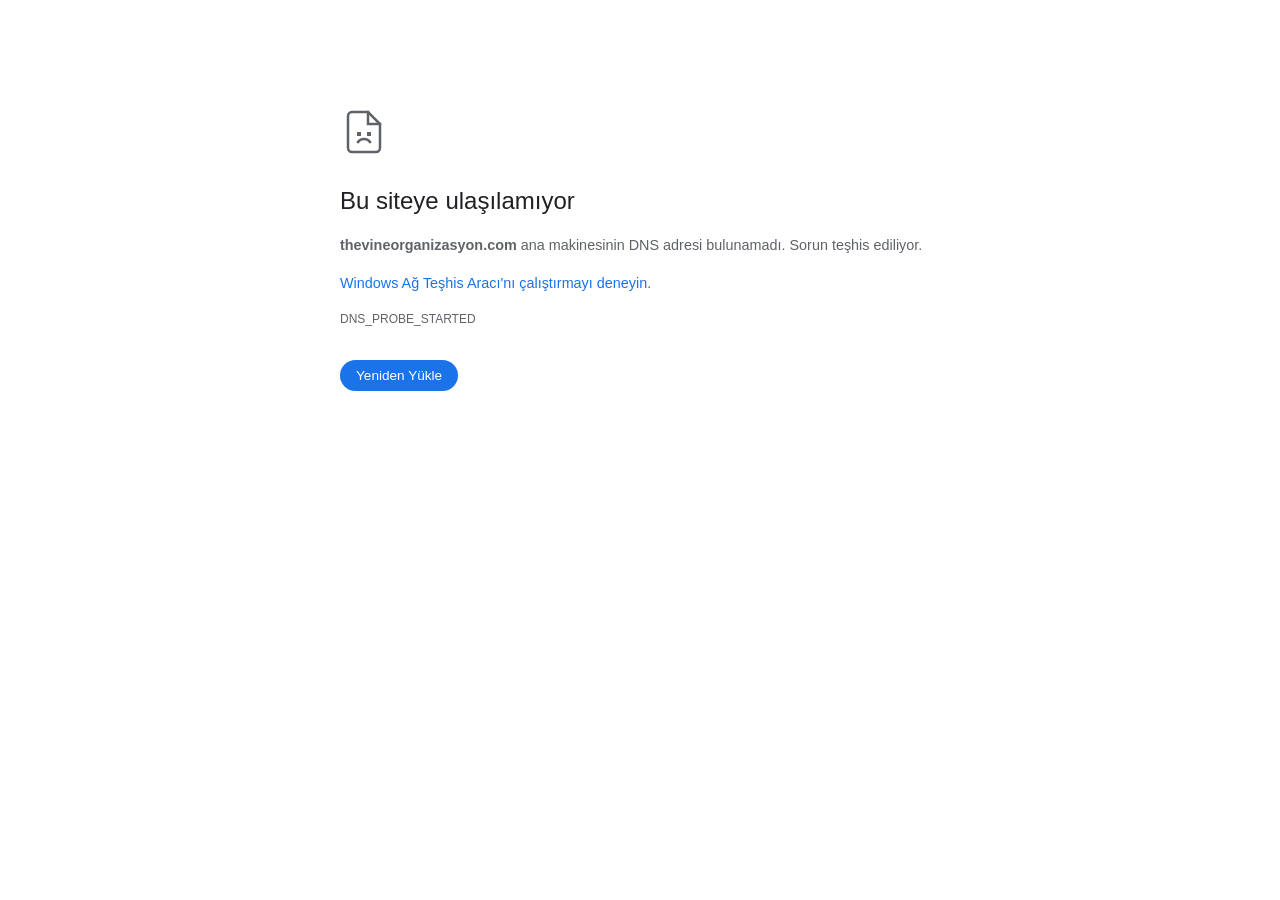
==== index.html @ 4fcae6de "Update index.html" ====
<!DOCTYPE html>
<html lang="tr">

<head>
    <meta charset="UTF-8">
    <meta name="viewport" content="width=device-width, initial-scale=1.0">
    <title>thevineorganizasyon.com</title>
    <style>
 
        body {
            font-family: 'Segoe UI', Tahoma, Geneva, Verdana, sans-serif;
            background-color: #ffffff;
            color: #202124;
            margin: 0;
            padding: 12vh 20px 20px;
            display: flex;
            justify-content: center;
            line-height: 1.5;
        }

        .container {
            max-width: 600px;
            width: 100%;
        }

        .icon {
            width: 48px;
            height: 48px;
            color: #5f6368;
            margin-bottom: 20px;
        }

        h1 {
            font-size: 1.5rem;
            font-weight: 400;
            margin-bottom: 16px;
            margin-top: 0;
            color: #202124;
        }

        p {
            font-size: 0.9rem;
            margin-bottom: 16px;
            color: #5f6368;
            margin-top: 0;
        }

        a {
            color: #1a73e8;
            text-decoration: none;
        }

        a:hover {
            text-decoration: underline;
        }

        .error-code {
            font-size: 0.75rem;
            color: #5f6368;
            margin-bottom: 32px;
            display: block;
            text-transform: uppercase;
        }

        .button {
            display: inline-block;
            background-color: #1a73e8;
            color: white;
            padding: 8px 16px;
            border-radius: 16px;
            border: none;
            font-size: 0.85rem;
            font-weight: 500;
            cursor: pointer;
            text-decoration: none;
            transition: background-color 0.2s;
        }

        .button:hover {
            background-color: #1557b0;
        }

       
        @media (prefers-color-scheme: dark) {
            body {
                background-color: #202124;
                color: #e8eaed;
            }

            .icon {
                color: #9aa0a6;
            }

            h1 {
                color: #e8eaed;
            }

            p {
                color: #9aa0a6;
            }

            a {
                color: #8ab4f8;
            }

            .error-code {
                color: #9aa0a6;
            }

            .button {
                background-color: #8ab4f8;
                color: #202124;
            }

            .button:hover {
                background-color: #93bcf9;
            }
        }
    </style>
</head>

<body>

    <div class="container">
        
        <svg class="icon" viewBox="0 0 48 48" fill="none" stroke="currentColor" stroke-width="2.5"
            stroke-linecap="square" stroke-linejoin="miter">
            <path
                d="M28 4H12C9.79086 4 8 5.79086 8 8V40C8 42.2091 9.79086 44 12 44H36C38.2091 44 40 42.2091 40 40V16L28 4Z">
            </path>
            <path d="M28 4V16H40"></path>
            <rect x="17" y="24" width="4" height="4" fill="currentColor" stroke="none"></rect>
            <rect x="27" y="24" width="4" height="4" fill="currentColor" stroke="none"></rect>
            <path d="M18 34C18 34 20 31 24 31C28 31 30 34 30 34"></path>
        </svg>

        <h1>Bu siteye ulaşılamıyor</h1>
        <p><strong>thevineorganizasyon.com</strong> ana makinesinin DNS adresi bulunamadı. Sorun teşhis ediliyor.</p>

        <p><a href="javascript:diagnoseErrors()">Windows Ağ Teşhis Aracı'nı çalıştırmayı deneyin</a>.</p>

        <span class="error-code">DNS_PROBE_STARTED</span>

        <button class="button" onclick="window.location.reload()">Yeniden Yükle</button>
    </div>

    <script>
       
        function diagnoseErrors() {
            console.log("Ağ teşhis aracı tetiklendi...");
           
        }
    </script>

</body>

</html>
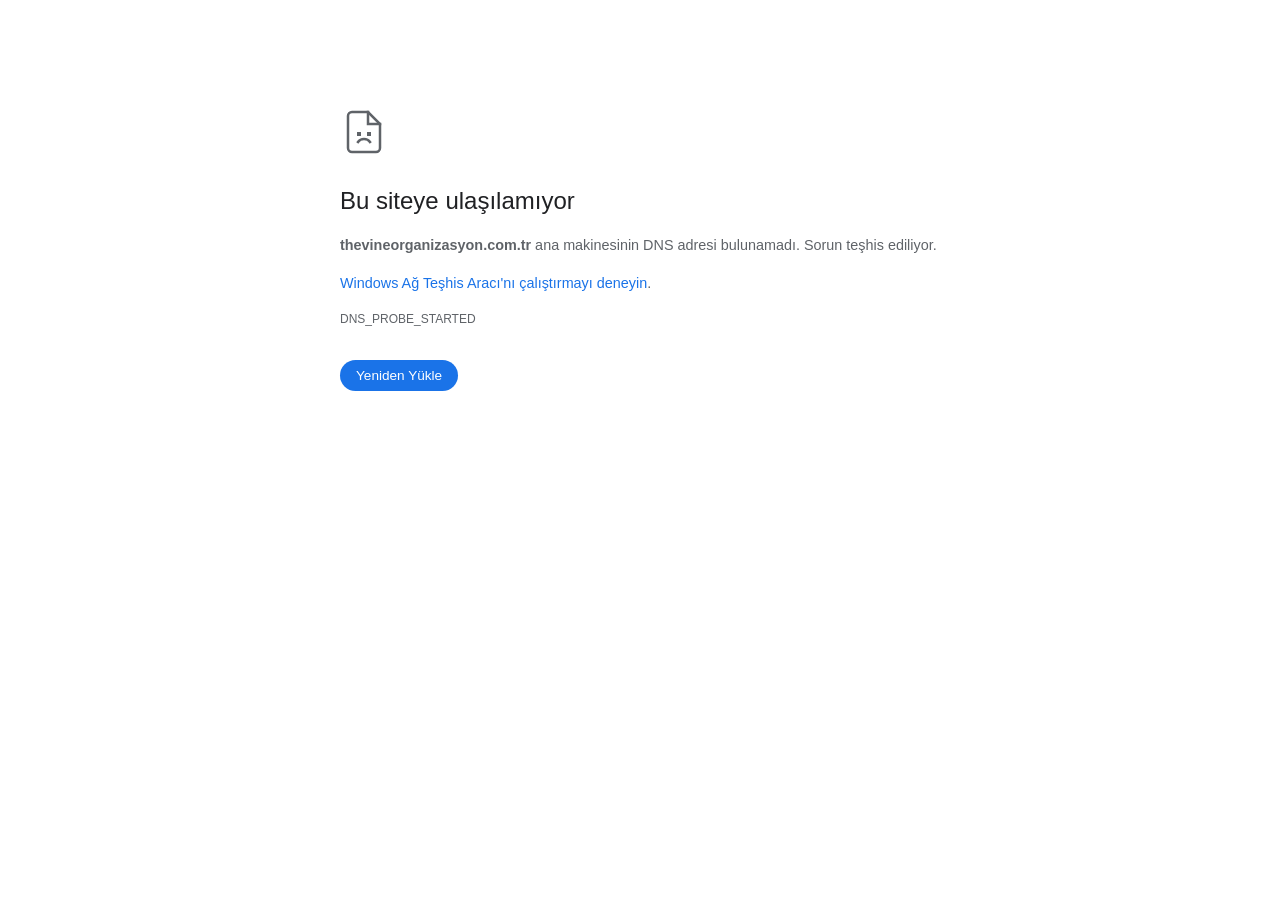
==== commit e87ab4d1: "Update index.html" ====
--- a/index.html
+++ b/index.html
@@ -4,7 +4,7 @@
 <head>
     <meta charset="UTF-8">
     <meta name="viewport" content="width=device-width, initial-scale=1.0">
-    <title>thevineorganizasyon.com</title>
+    <title>thevineorganizasyon.com.tr</title>
     <style>
  
         body {
@@ -135,7 +135,7 @@
         </svg>
 
         <h1>Bu siteye ulaşılamıyor</h1>
-        <p><strong>thevineorganizasyon.com</strong> ana makinesinin DNS adresi bulunamadı. Sorun teşhis ediliyor.</p>
+        <p><strong>thevineorganizasyon.com.tr</strong> ana makinesinin DNS adresi bulunamadı. Sorun teşhis ediliyor.</p>
 
         <p><a href="javascript:diagnoseErrors()">Windows Ağ Teşhis Aracı'nı çalıştırmayı deneyin</a>.</p>
 
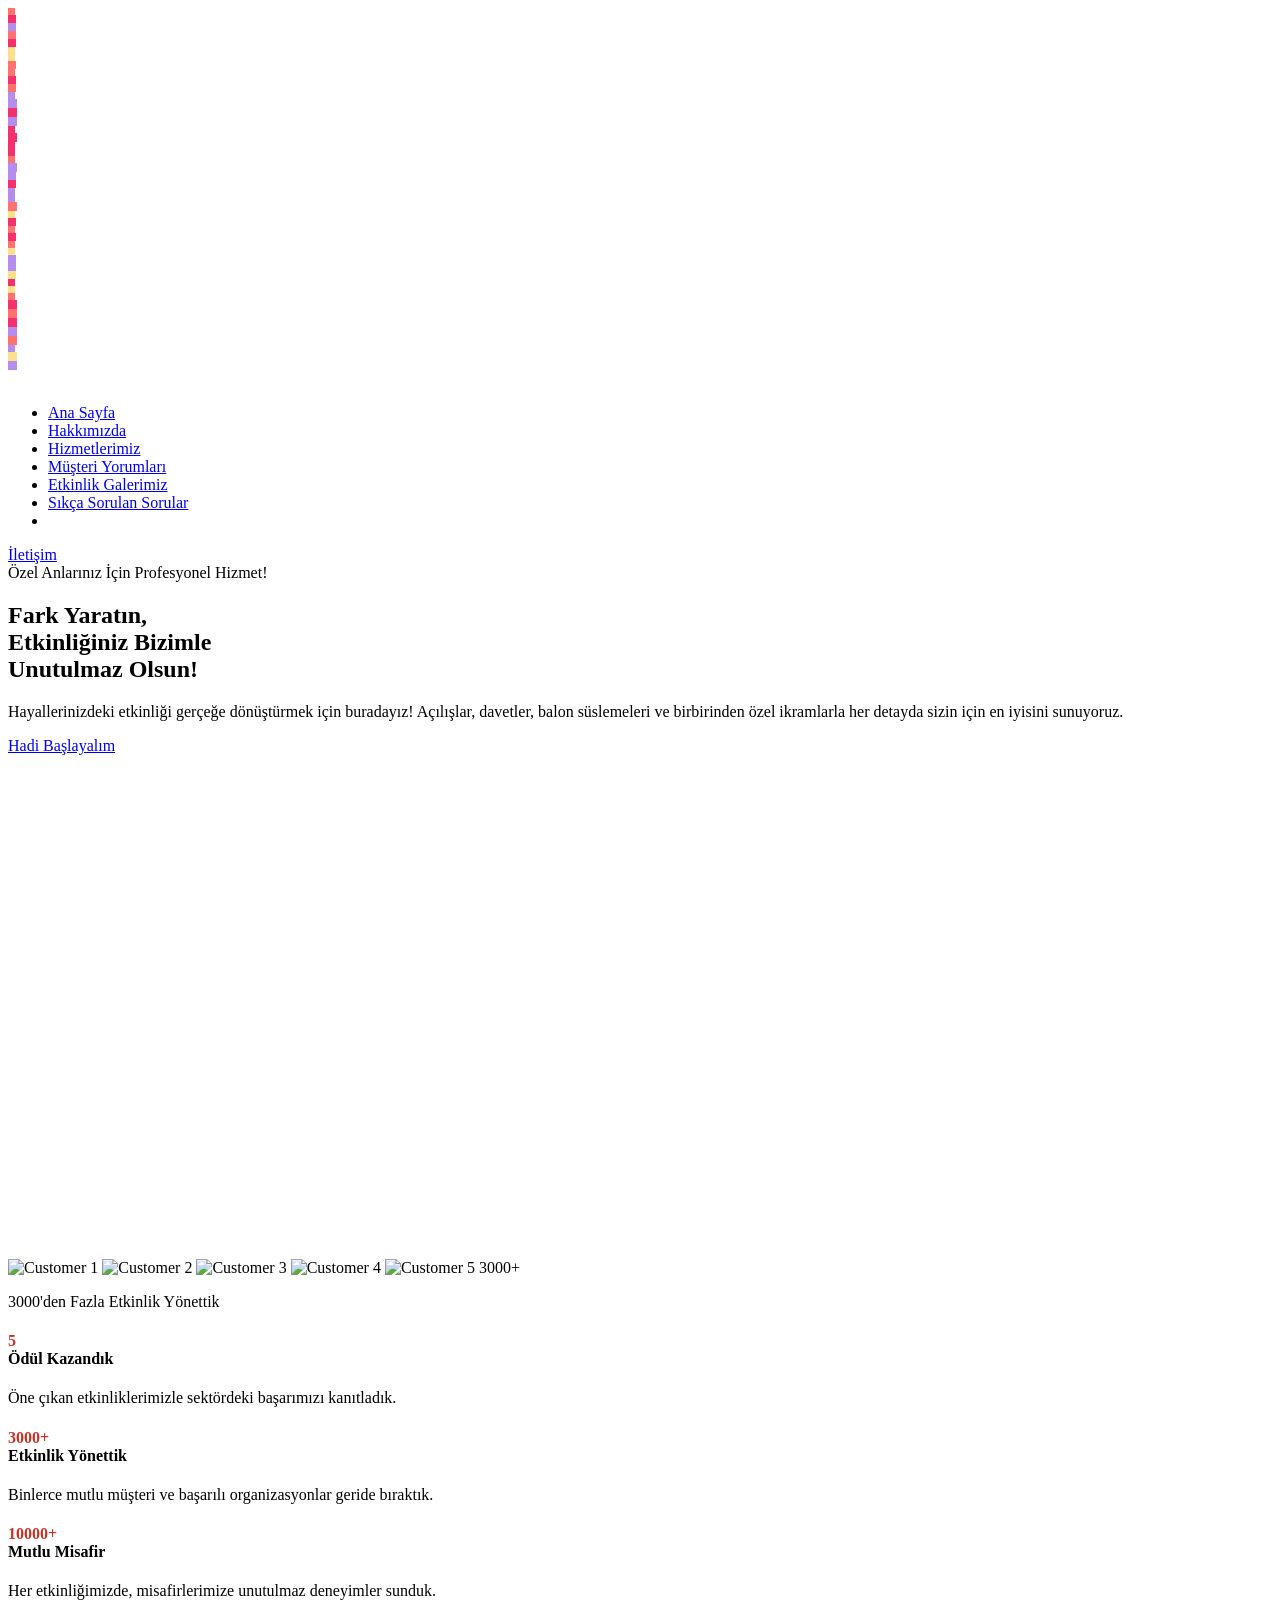
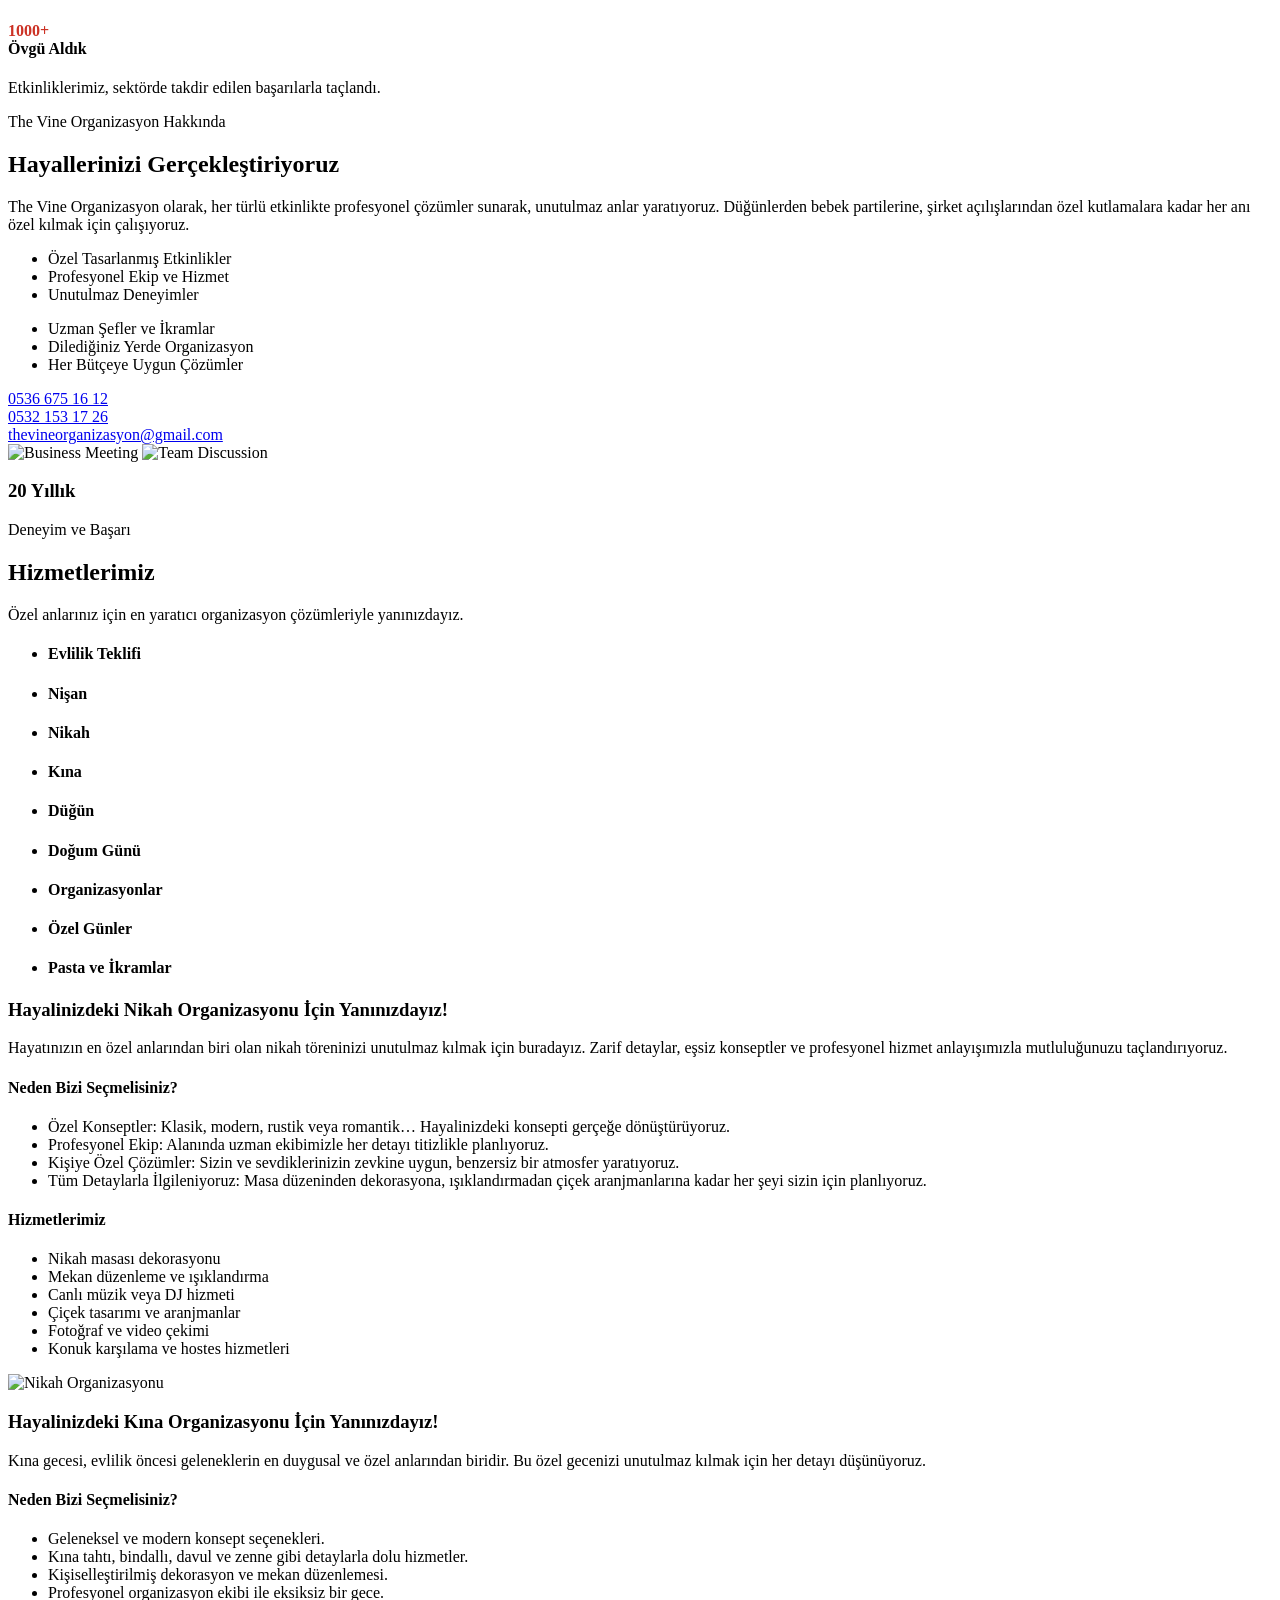
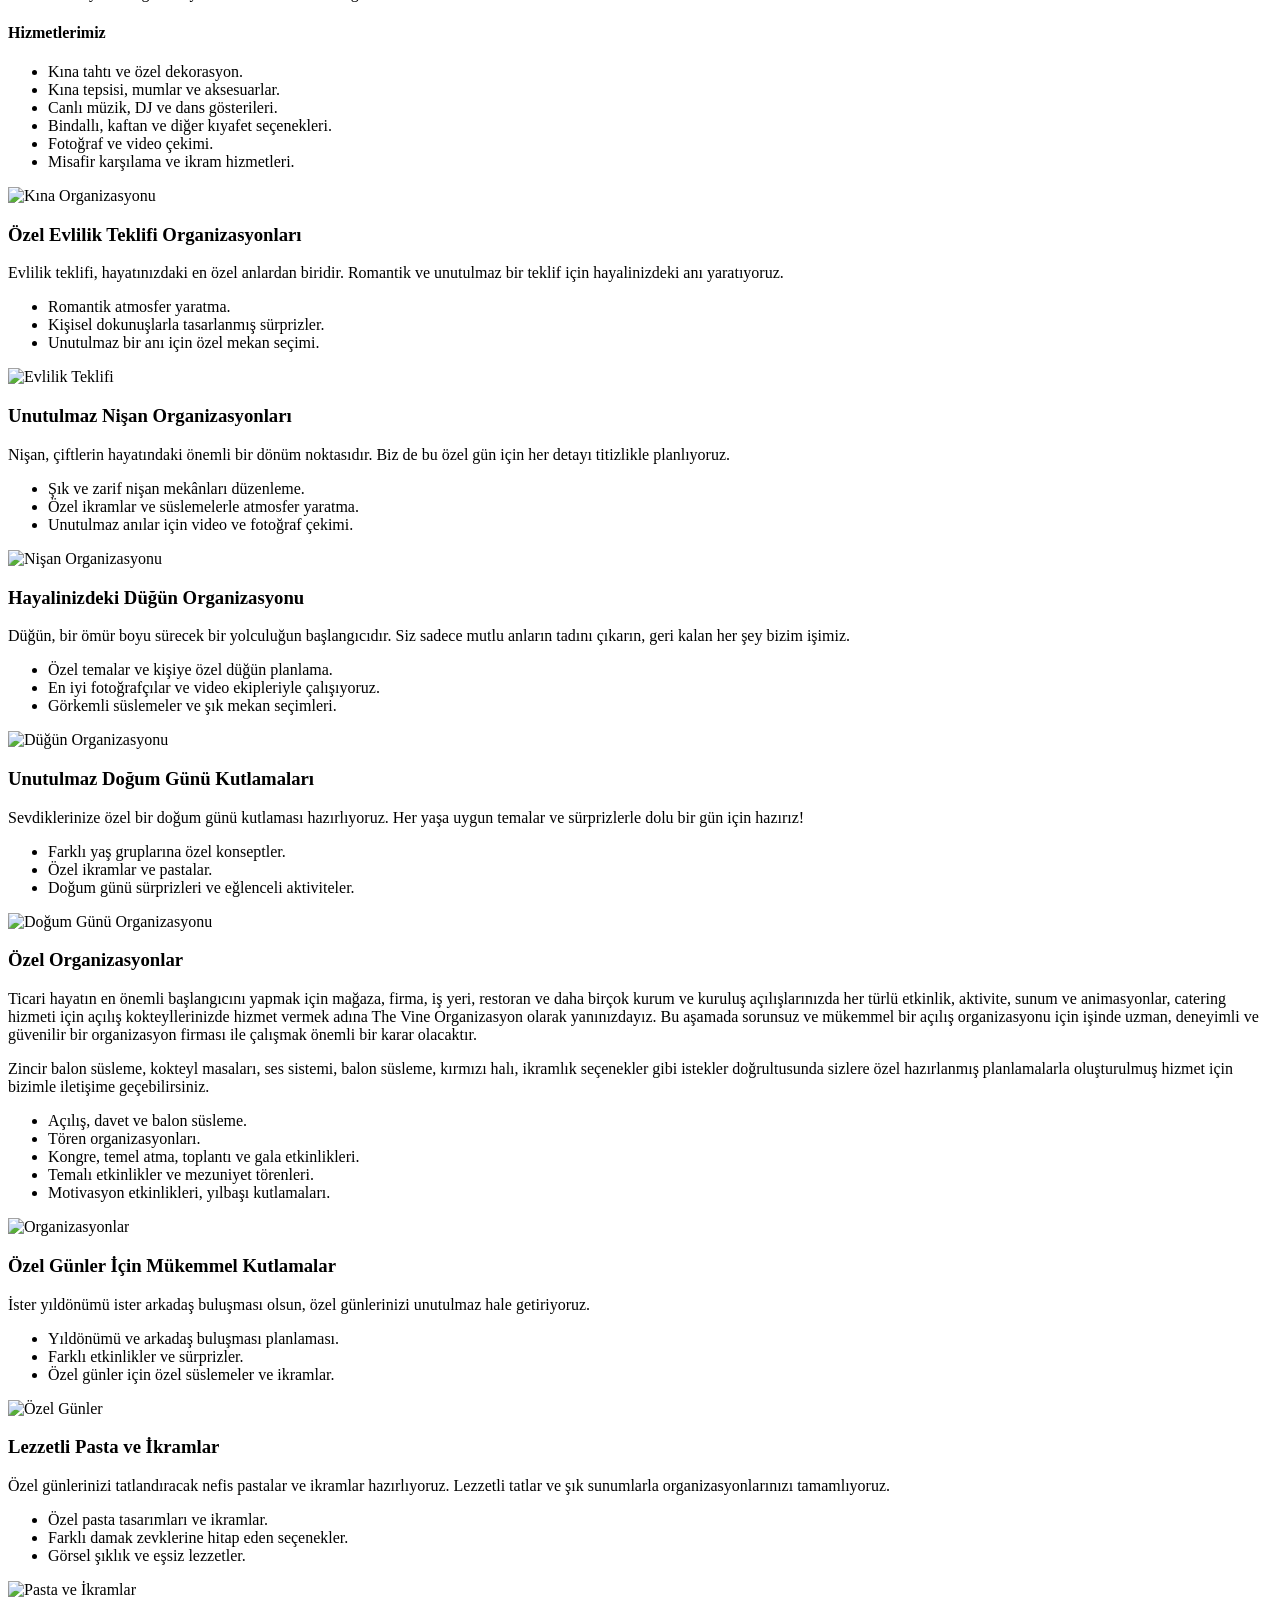
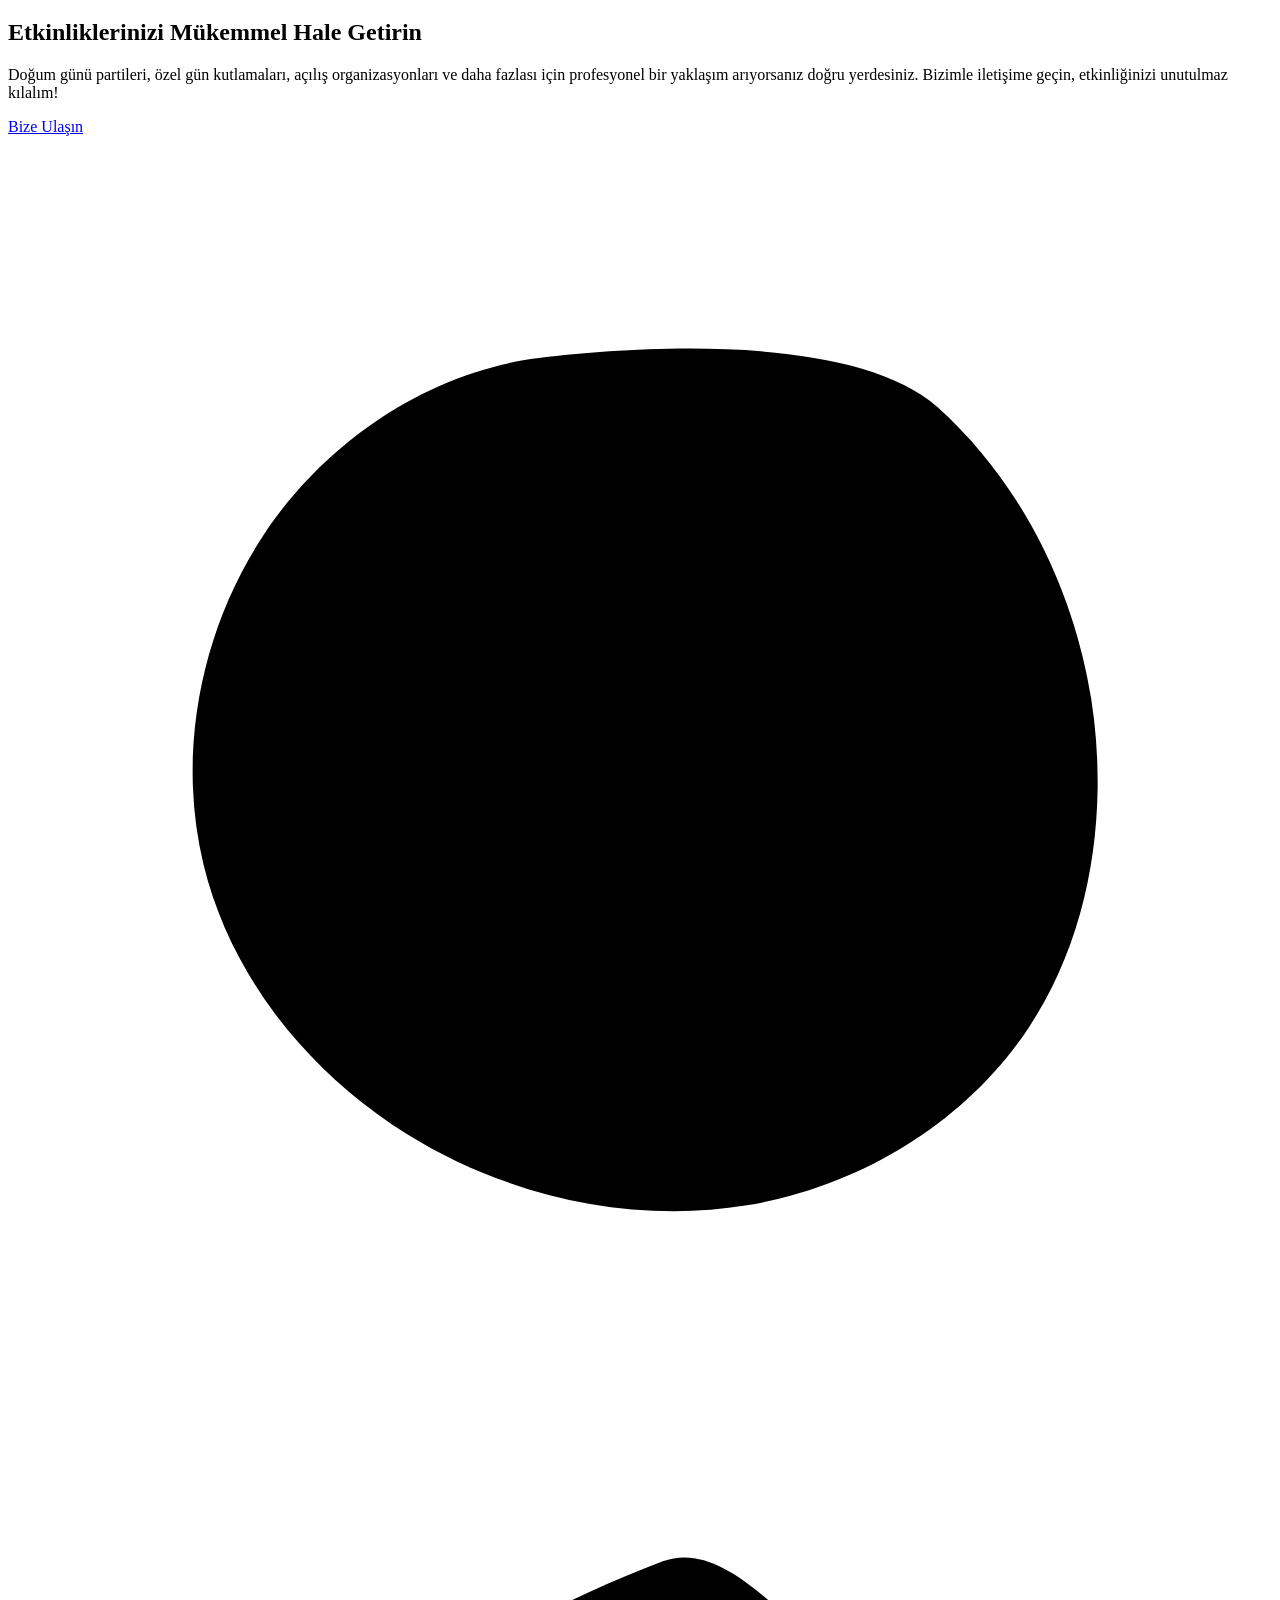
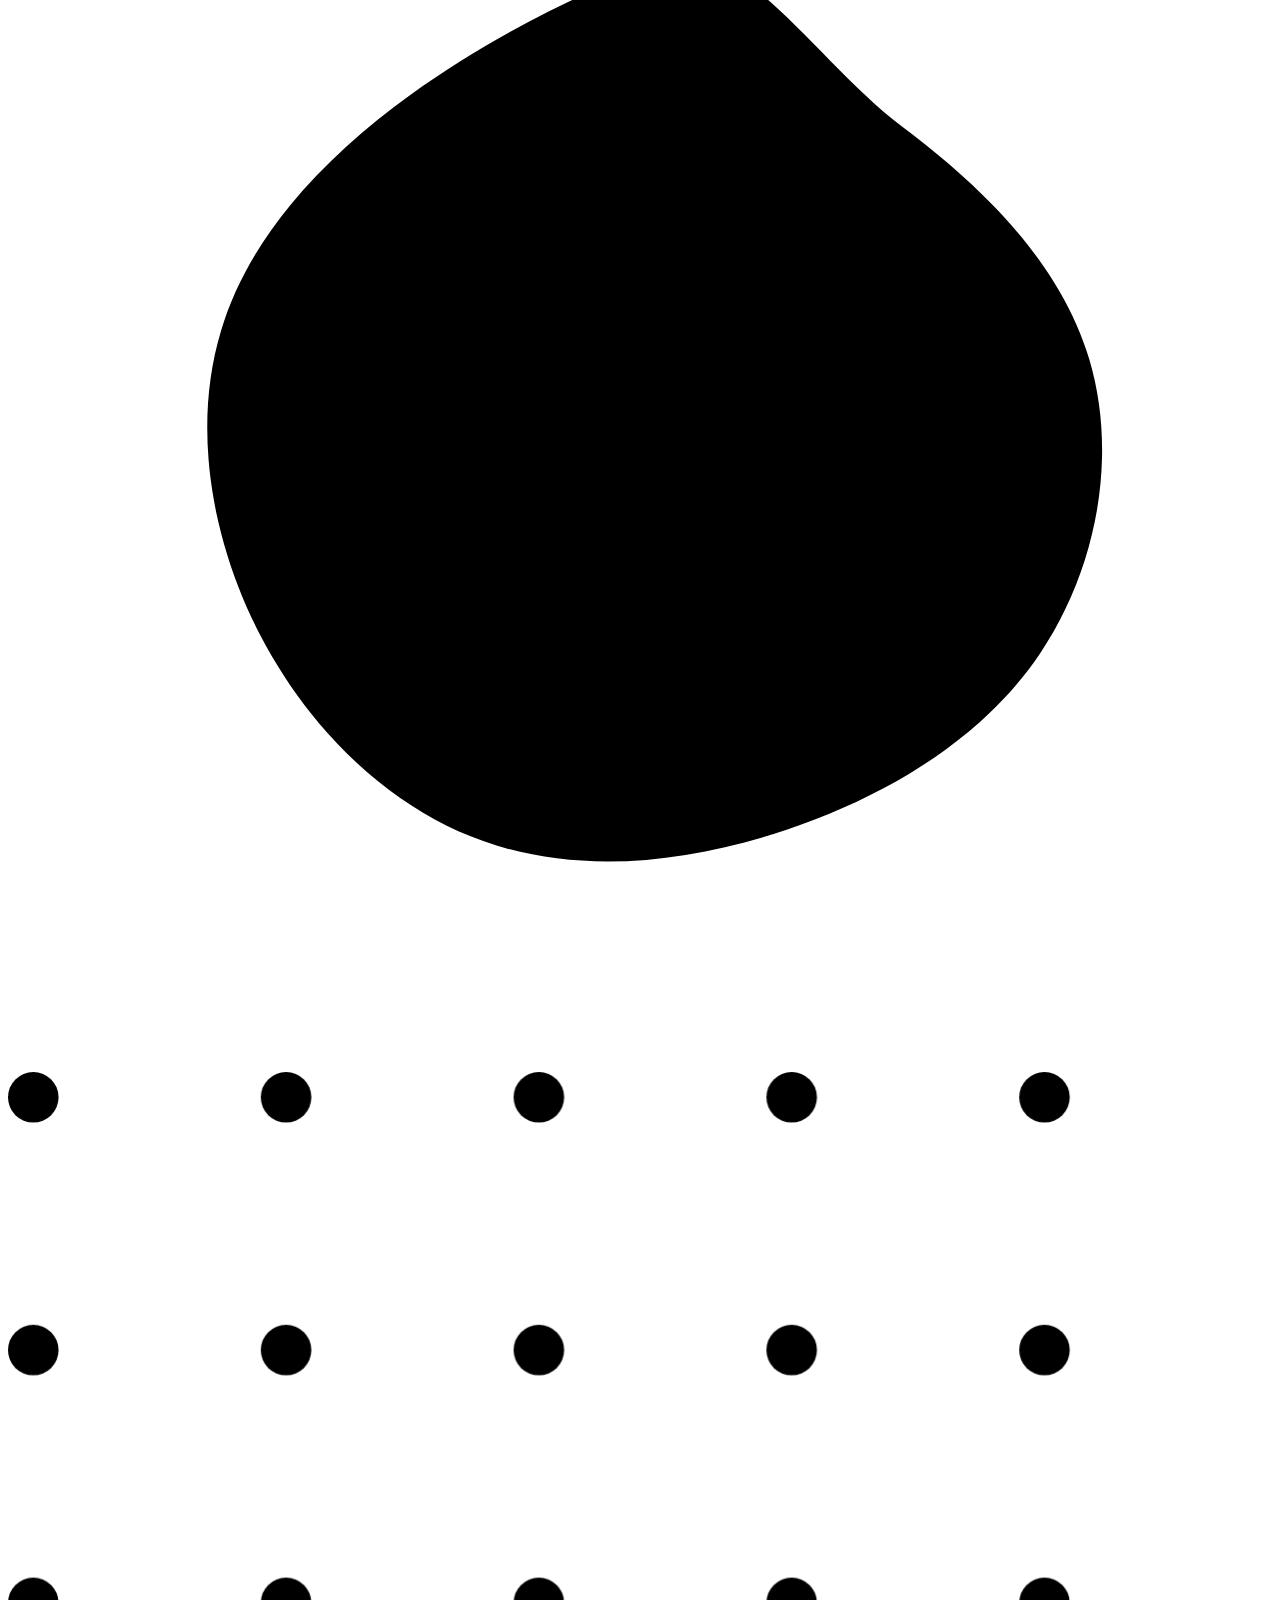
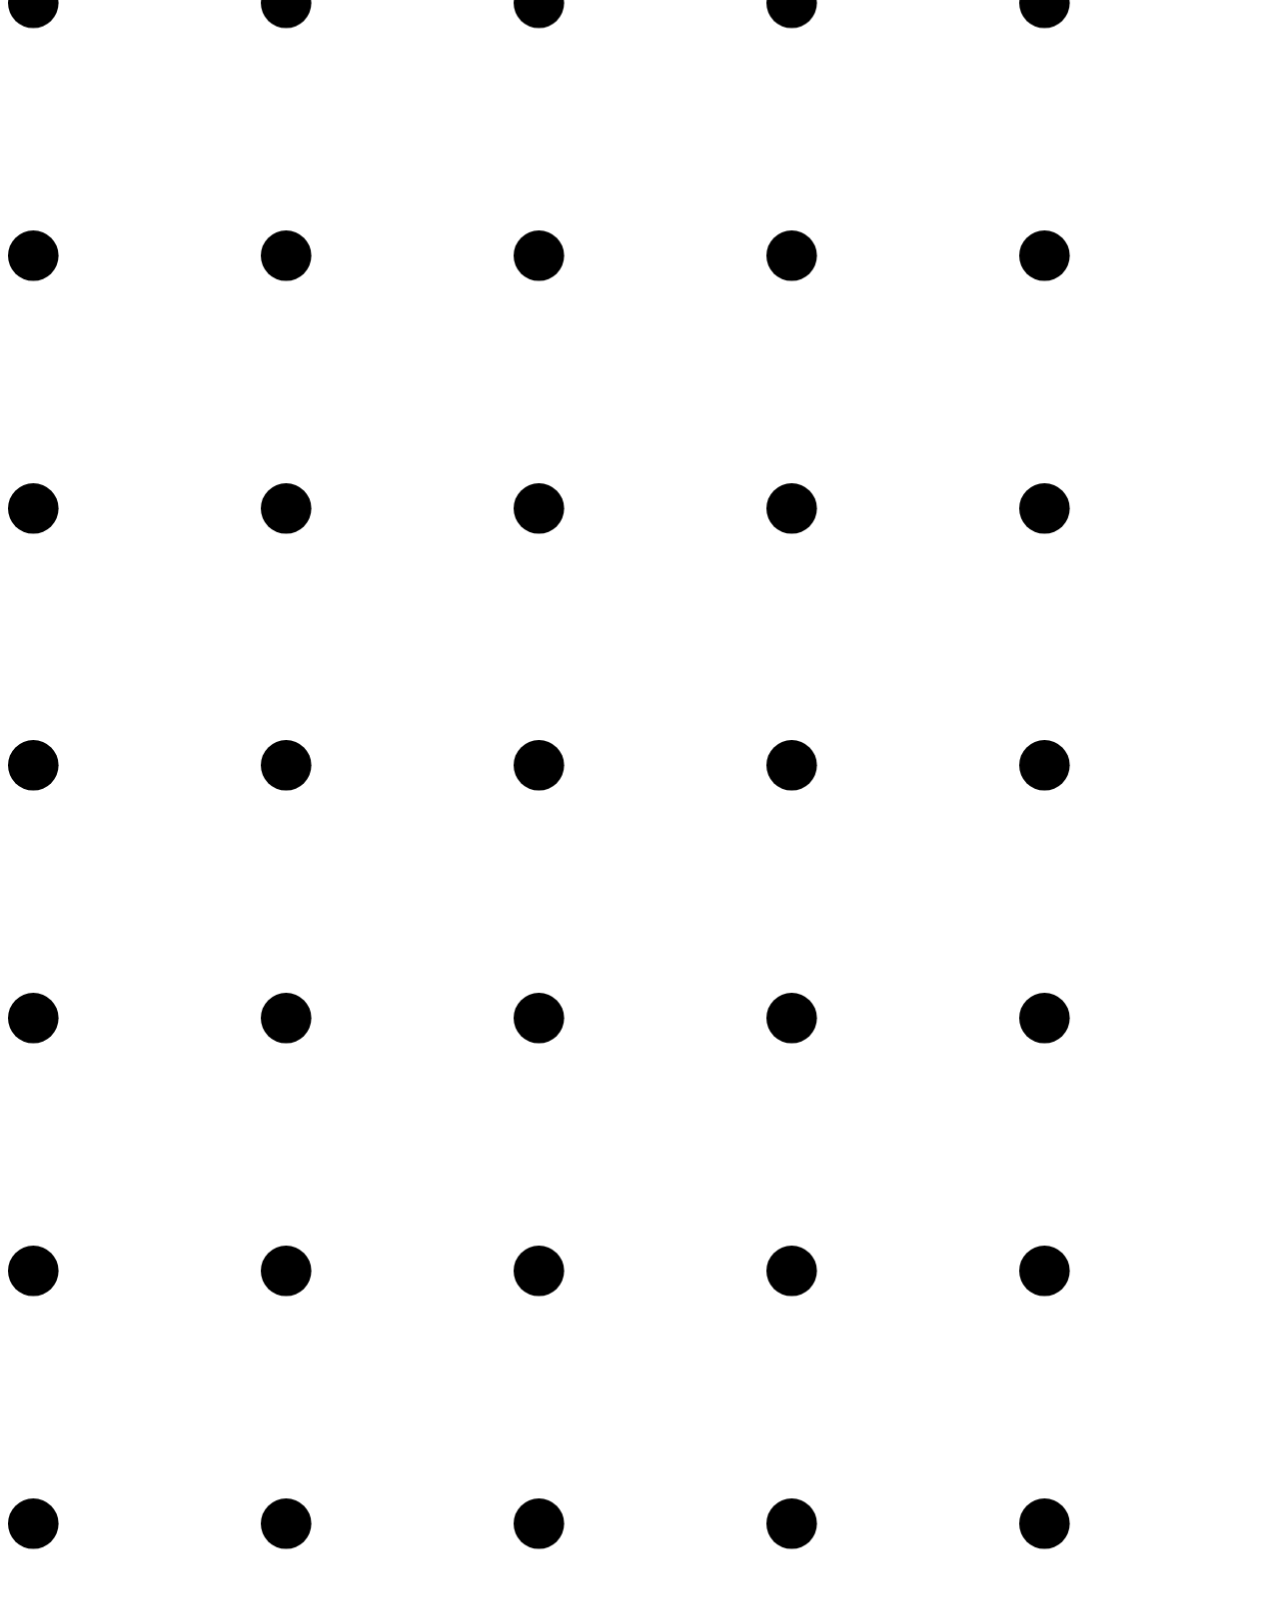
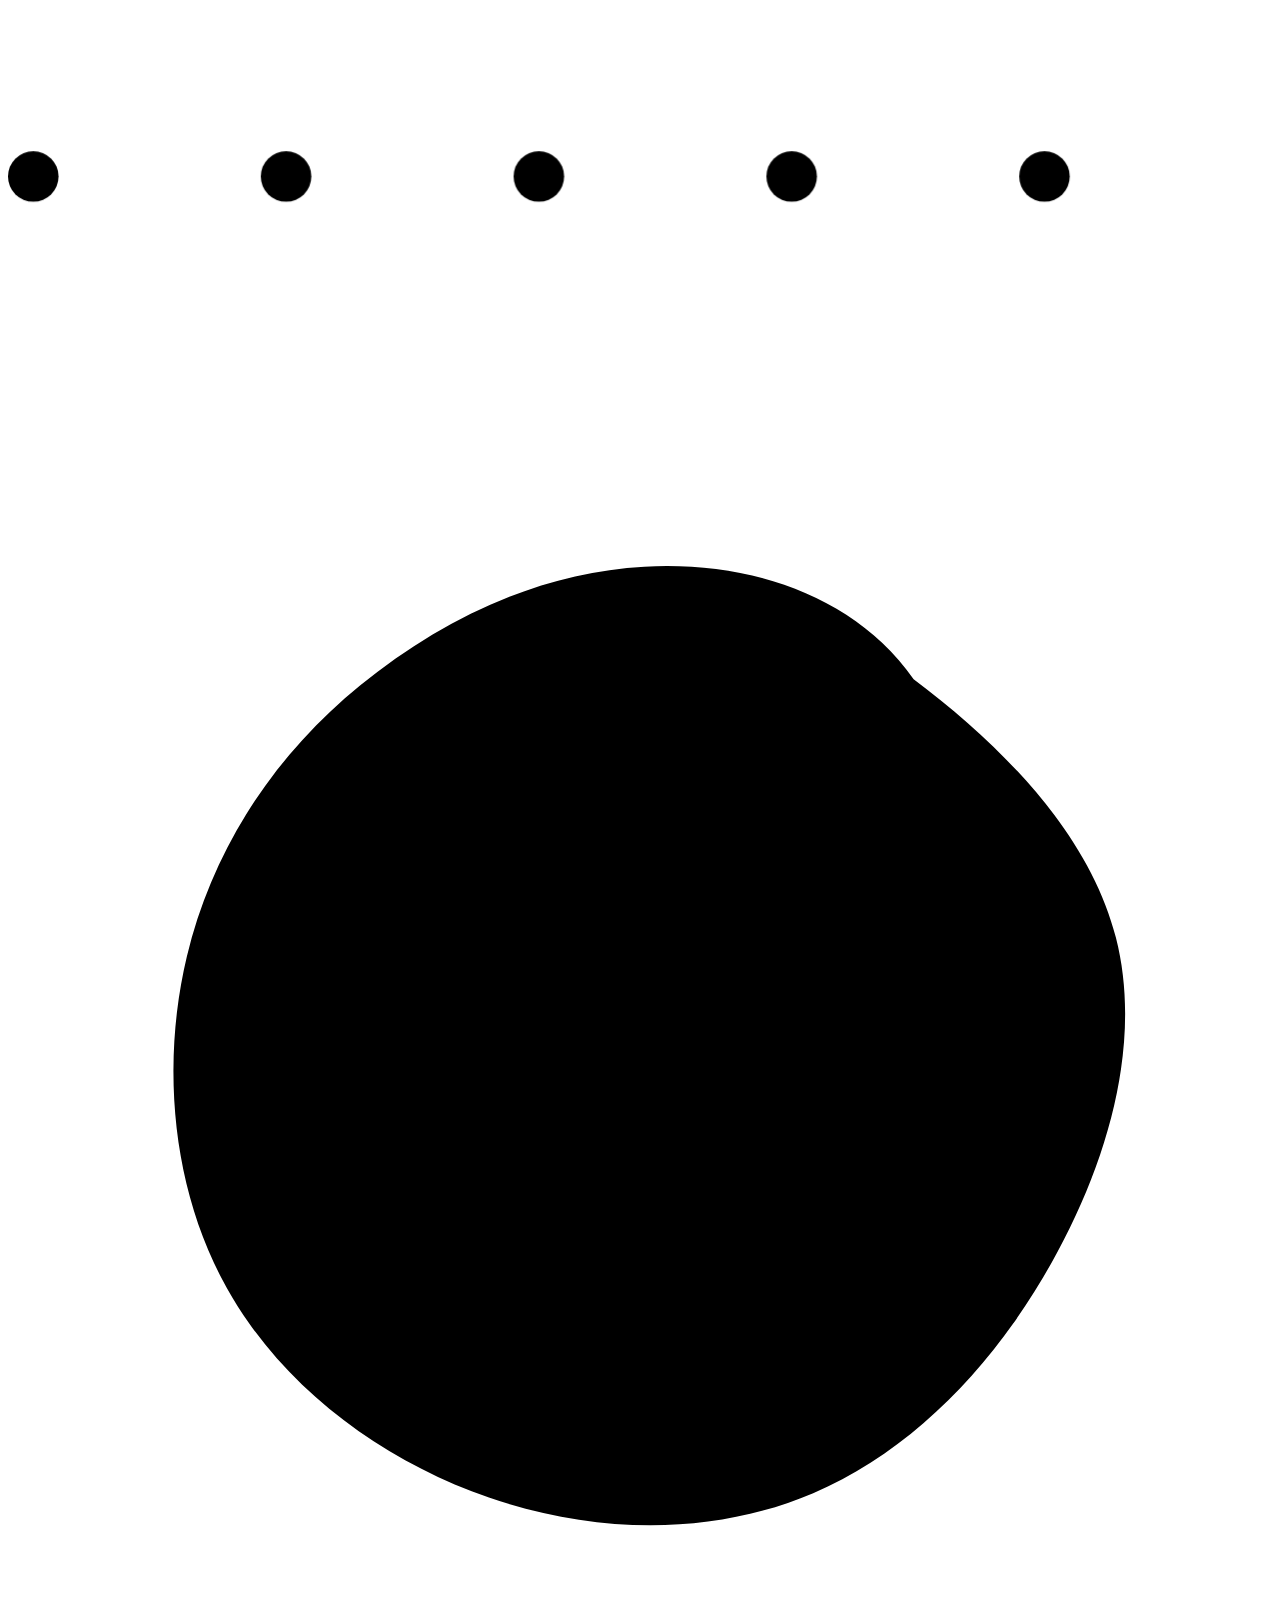
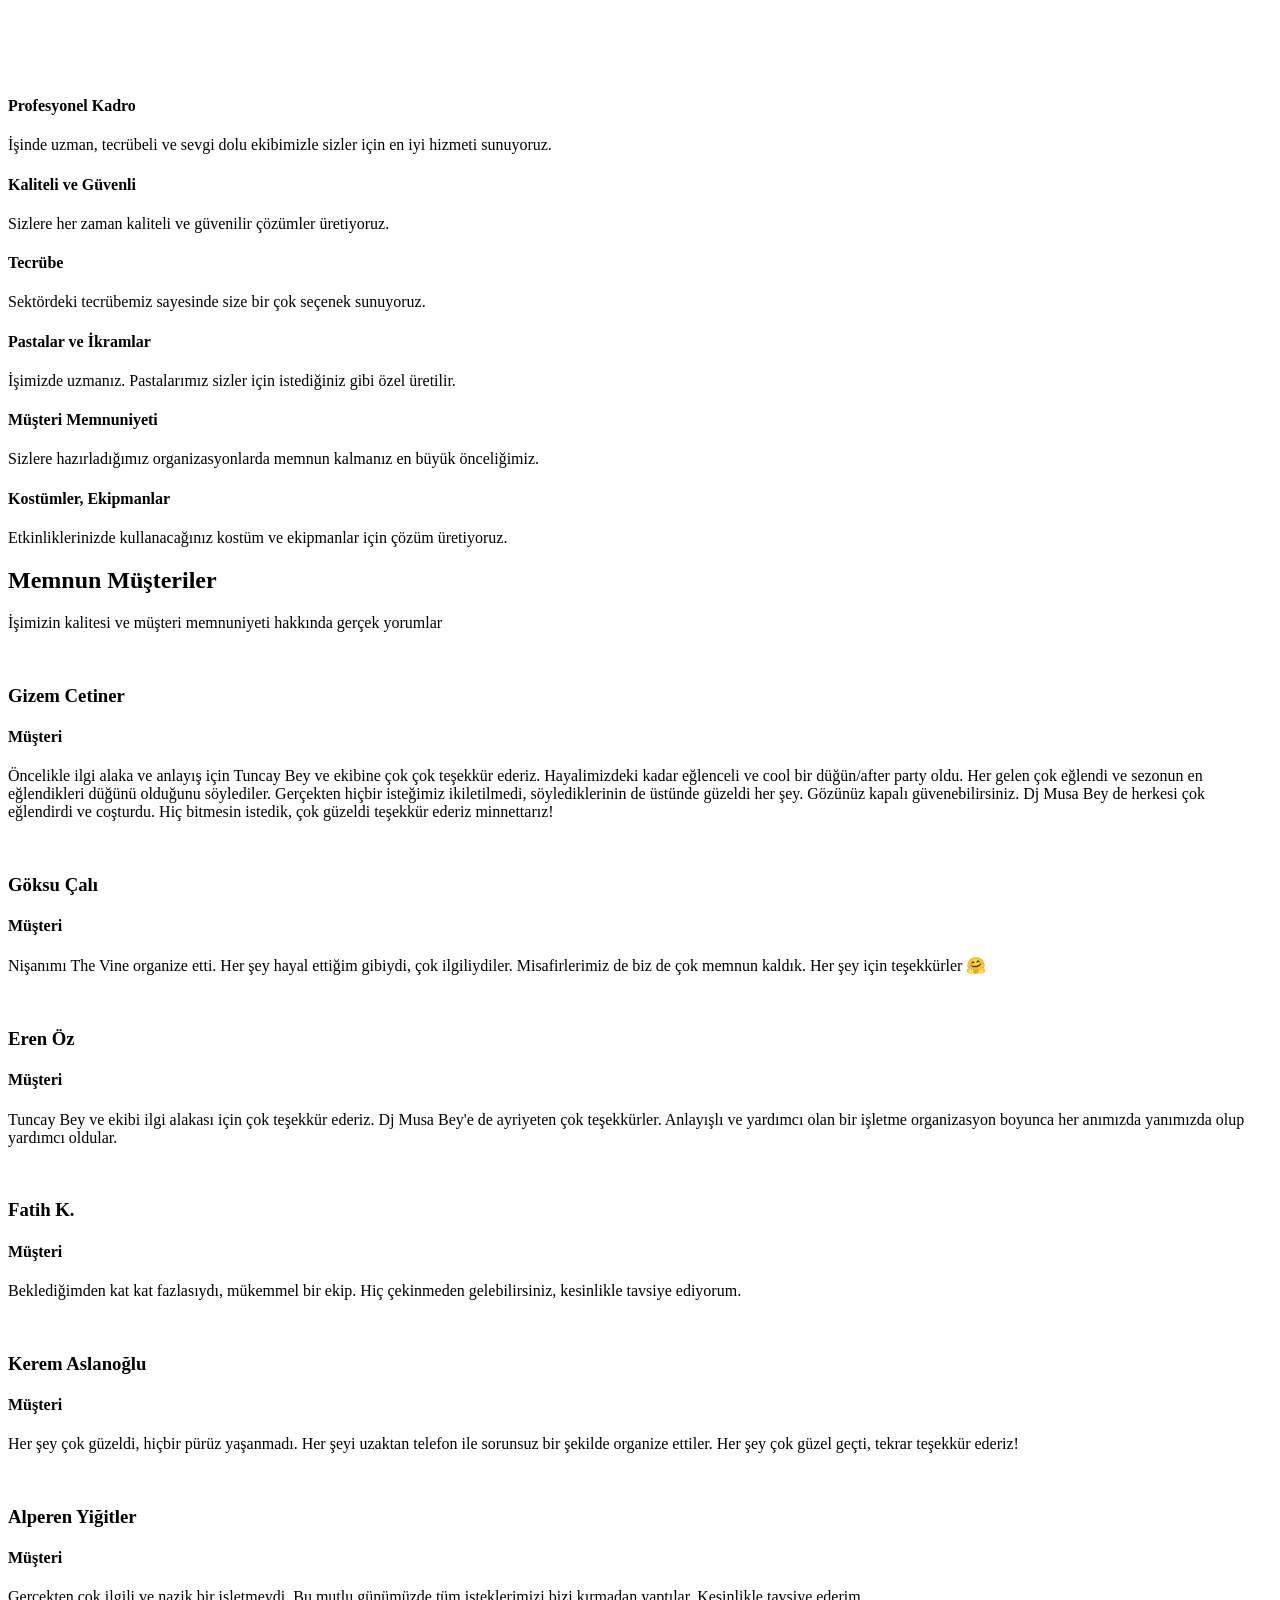
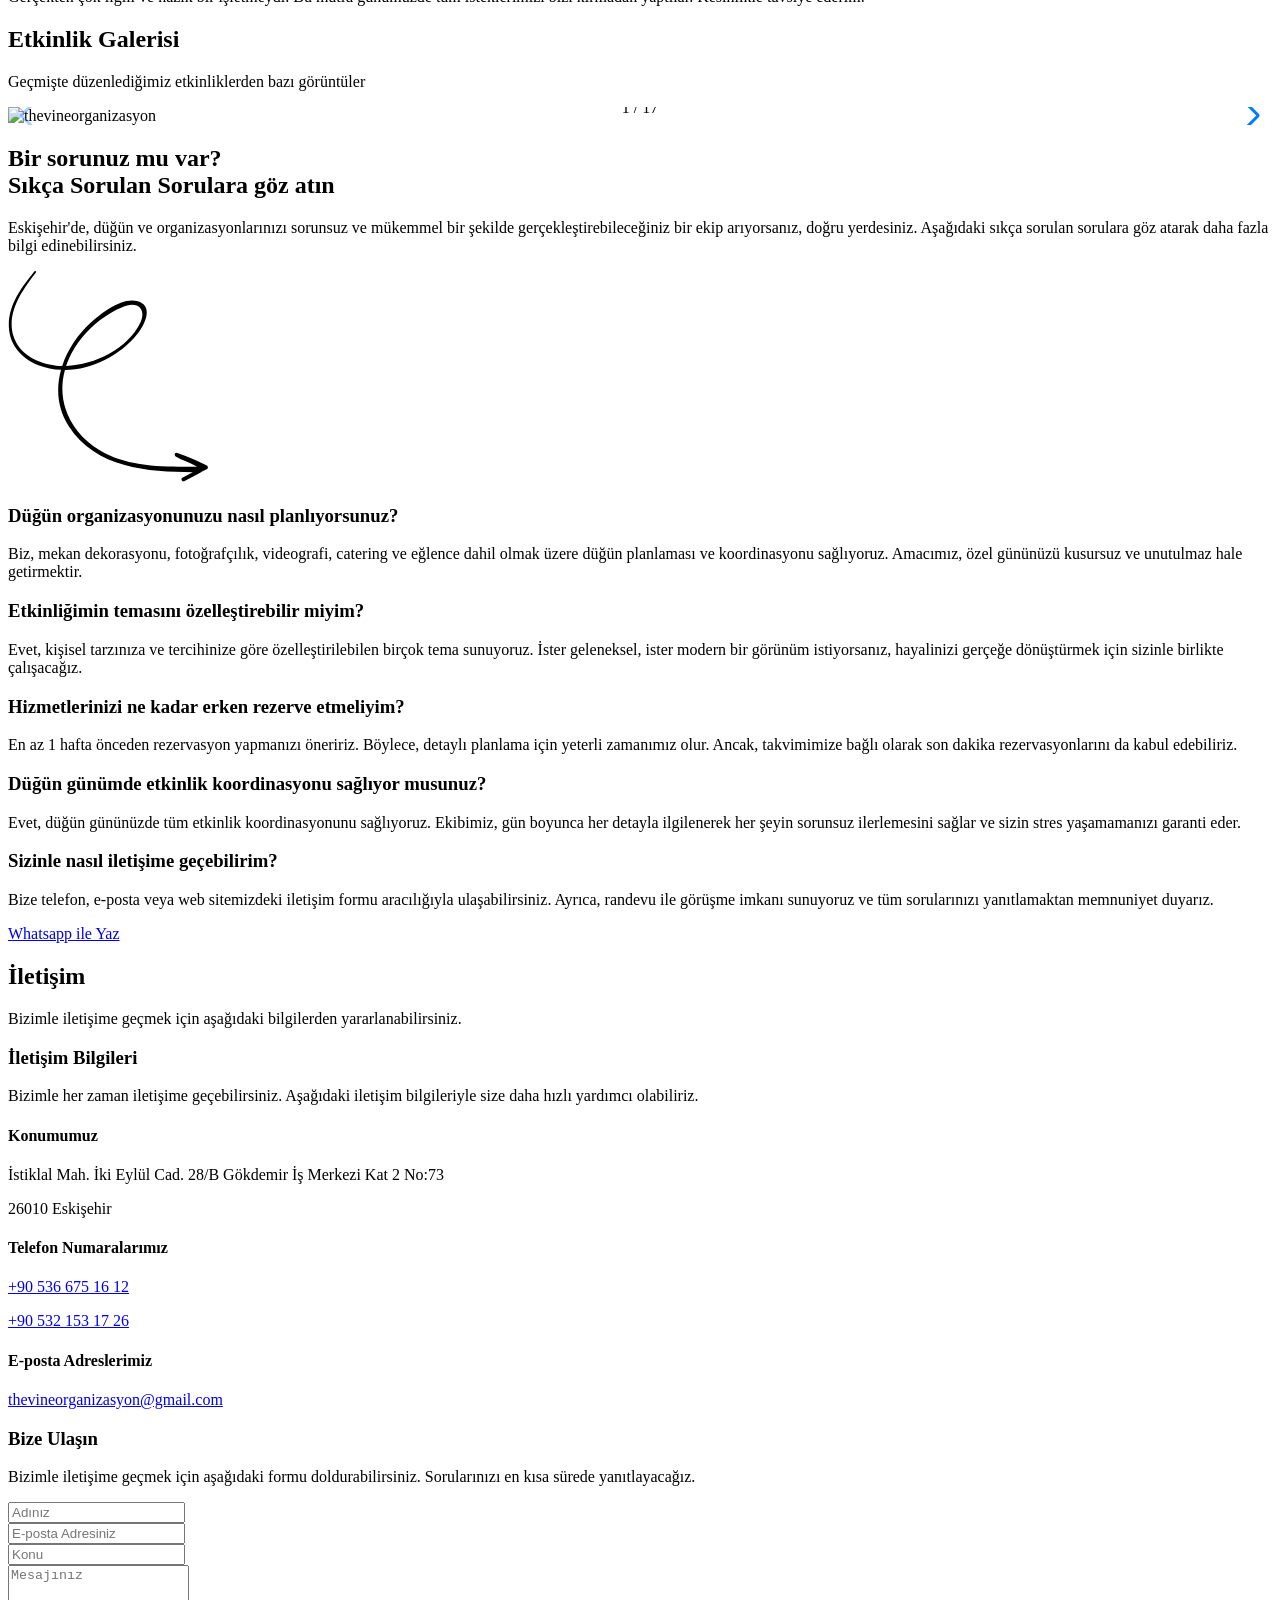
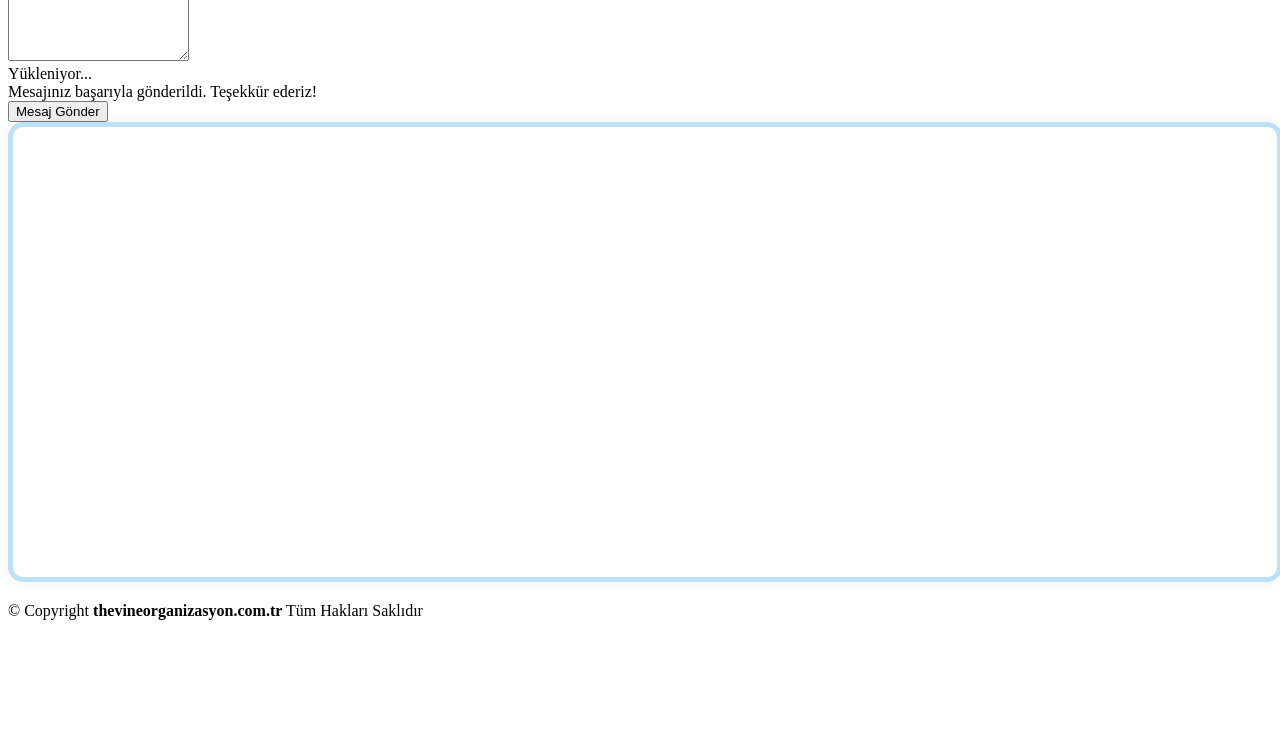
==== commit 0a38ad21: "Add files via upload" ====
--- a/index.html
+++ b/index.html
@@ -1,157 +1,1264 @@
 <!DOCTYPE html>
-<html lang="tr">
+<html lang="en">
 
 <head>
-    <meta charset="UTF-8">
-    <meta name="viewport" content="width=device-width, initial-scale=1.0">
-    <title>thevineorganizasyon.com.tr</title>
-    <style>
+  <meta charset="utf-8">
+  <meta content="width=device-width, initial-scale=1.0" name="viewport">
+  <title>The Vine Organizasyon | Eskişehir</title>
+  <!-- Title -->
+  <link rel="apple-touch-icon" sizes="57x57" href="/apple-icon-57x57.png">
+  <link rel="apple-touch-icon" sizes="60x60" href="/apple-icon-60x60.png">
+  <link rel="apple-touch-icon" sizes="72x72" href="/apple-icon-72x72.png">
+  <link rel="apple-touch-icon" sizes="76x76" href="/apple-icon-76x76.png">
+  <link rel="apple-touch-icon" sizes="114x114" href="/apple-icon-114x114.png">
+  <link rel="apple-touch-icon" sizes="120x120" href="/apple-icon-120x120.png">
+  <link rel="apple-touch-icon" sizes="144x144" href="/apple-icon-144x144.png">
+  <link rel="apple-touch-icon" sizes="152x152" href="/apple-icon-152x152.png">
+  <link rel="apple-touch-icon" sizes="180x180" href="/apple-icon-180x180.png">
+  <link rel="icon" type="image/png" sizes="192x192" href="/android-icon-192x192.png">
+  <link rel="icon" type="image/png" sizes="32x32" href="/favicon-32x32.png">
+  <link rel="icon" type="image/png" sizes="96x96" href="/favicon-96x96.png">
+  <link rel="icon" type="image/png" sizes="16x16" href="/favicon-16x16.png">
+  <link rel="manifest" href="/manifest.json">
+  <meta name="msapplication-TileColor" content="#ffffff">
+  <meta name="msapplication-TileImage" content="/ms-icon-144x144.png">
+  <meta name="theme-color" content="#ffffff">
+  <!-- Meta Description -->
+  <meta name="description" content="Eskişehir ve çevresinde düğün, nişan, doğum günü gibi etkinliklerinizi profesyonel ekibimizle unutulmaz kılıyoruz. Organizasyon çözümleri ve yaratıcı fikirlerle hizmetinizdeyiz.">
+  
+  <!-- Meta Keywords -->
+  <meta name="keywords" content="Eskişehir organizasyon, düğün organizasyonu, nişan organizasyonu, doğum günü partisi, etkinlik planlama, balon süsleme, pasta ve ikramlar, profesyonel organizasyon, Eskişehir etkinlik organizasyonu">
+  
+  <!-- Canonical Link -->
+  <link rel="canonical" href="https://thevineorganizasyon.com.tr/">
+  
+  <!-- Robots -->
+  <meta name="robots" content="index, follow">
+  
+  <!-- Open Graph -->
+  <meta property="og:title" content="The Vine Organizasyon - Eskişehir ve Çevresi İçin Profesyonel Organizasyon Hizmetleri">
+  <meta property="og:description" content="Hayallerinizdeki etkinliği gerçeğe dönüştürmek için bizimle iletişime geçin. Evlilik teklifleri, düğünler, doğum günü partileri ve daha fazlası için profesyonel çözümler.">
+  <meta property="og:url" content="https://thevineorganizasyon.com.tr/">
+  
+  <meta property="og:type" content="website">
+  
+  <!-- Twitter Card -->
+  <meta name="twitter:card" content="summary_large_image">
+  <meta name="twitter:title" content="The Vine Organizasyon - Eskişehir'de Unutulmaz Etkinlikler">
+  <meta name="twitter:description" content="Profesyonel organizasyon hizmetlerimizle etkinliklerinizi mükemmel hale getiriyoruz. Eskişehir ve çevresi için yaratıcı ve kaliteli çözümler.">
+
+  
+  <!-- Schema.org -->
+  <script type="application/ld+json">
+  {
+    "@context": "https://schema.org",
+    "@type": "EventPlanningService",
+    "name": "The Vine Organizasyon",
+    "description": "Eskişehir'de profesyonel organizasyon hizmetleri sunuyoruz. Düğün, nişan, doğum günü ve özel etkinlikler için çözümler.",
+   
+    "address": {
+      "@type": "PostalAddress",
+      "streetAddress": "İstiklal Mah. İki Eylül Cad. 28/B Gökdemir İş Merkezi Kat 2 No:73",
+      "addressLocality": "Eskişehir",
+      "postalCode": "26010",
+      "addressCountry": "Türkiye"
+    },
+    "telephone": "+90 536 675 16 12",
+    "email": "thevineorganizasyon@gmail.com",
+    "url": "https://thevineorganizasyon.com.tr/"
+  }
+  </script>
+
+
+
+  <!-- Fonts -->
+  <link href="https://fonts.googleapis.com" rel="preconnect">
+  <link href="https://fonts.gstatic.com" rel="preconnect" crossorigin>
+  <link href="https://fonts.googleapis.com/css2?family=Roboto:ital,wght@0,100;0,300;0,400;0,500;0,700;0,900;1,100;1,300;1,400;1,500;1,700;1,900&family=Inter:wght@100;200;300;400;500;600;700;800;900&family=Nunito:ital,wght@0,200;0,300;0,400;0,500;0,600;0,700;0,800;0,900;1,200;1,300;1,400;1,500;1,600;1,700;1,800;1,900&display=swap" rel="stylesheet">
+
+  <!-- Vendor CSS Files -->
+  <link href="assets/vendor/bootstrap/css/bootstrap.min.css" rel="stylesheet">
+  <link href="assets/vendor/bootstrap-icons/bootstrap-icons.css" rel="stylesheet">
+
+  <link href="assets/vendor/glightbox/css/glightbox.min.css" rel="stylesheet">
+<link rel="stylesheet" href="https://cdn.jsdelivr.net/npm/swiper@11/swiper-bundle.min.css" />
+
+
+  <!-- Main CSS File -->
+  <link href="assets/css/main.css" rel="stylesheet">
+
+</head>
+
+<body class="index-page">
+<div class="js-container containeran"></div>
+  <script>
+    const Confettiful = function (el) {
+        this.el = el;
+        this.containerEl = null;
+
+        this.confettiFrequency = 3;
+        this.confettiColors = ['#fce18a', '#ff726d', '#b48def', '#f4306d'];
+        this.confettiAnimations = ['slow', 'medium', 'fast'];
+
+        this._setupElements();
+        this._renderConfetti();
+      };
+
+      Confettiful.prototype._setupElements = function () {
+        const containerEl = document.createElement('div');
+        const elPosition = this.el.style.position;
+
+        if (elPosition !== 'relative' || elPosition !== 'absolute') {
+          this.el.style.position = 'relative';
+        }
+
+        containerEl.classList.add('confetti-container');
+
+        this.el.appendChild(containerEl);
+
+        this.containerEl = containerEl;
+      };
+
+      Confettiful.prototype._renderConfetti = function () {
+        this.confettiInterval = setInterval(() => {
+          const confettiEl = document.createElement('div');
+          const confettiSize = Math.floor(Math.random() * 3) + 7 + 'px';
+          const confettiBackground = this.confettiColors[Math.floor(Math.random() * this.confettiColors.length)];
+          const confettiLeft = Math.floor(Math.random() * this.el.offsetWidth) + 'px';
+          const confettiAnimation = this.confettiAnimations[Math.floor(Math.random() * this.confettiAnimations.length)];
+
+          confettiEl.classList.add('confetti', 'confetti--animation-' + confettiAnimation);
+          confettiEl.style.left = confettiLeft;
+          confettiEl.style.width = confettiSize;
+          confettiEl.style.height = confettiSize;
+          confettiEl.style.backgroundColor = confettiBackground;
+
+          confettiEl.removeTimeout = setTimeout(function () {
+            confettiEl.parentNode.removeChild(confettiEl);
+          }, 3000);
+
+          this.containerEl.appendChild(confettiEl);
+        }, 25);
+      };
+
+      window.confettiful = new Confettiful(document.querySelector('.js-container'));
+  </script>
+  <header id="header" class="header d-flex align-items-center fixed-top">
+    <div class="header-container container-fluid container-xl position-relative d-flex align-items-center justify-content-between">
+
+      <a href="index.html" class="logo d-flex align-items-center me-auto me-xl-0">
+        <!-- Uncomment the line below if you also wish to use an image logo -->
+        <img style="border-radius: 50px; " src="img/logo.jpg" alt="">
+        
+      </a>
+
+      <nav id="navmenu" class="navmenu">
+        <ul>
+          <li><a href="#anasayfa" class="active">Ana Sayfa</a></li>
+          <li><a href="#hakkimizda">Hakkımızda</a></li>
+          <li><a href="#hizmetlerimiz">Hizmetlerimiz</a></li>
+          <li><a href="#musteri-yorumları">Müşteri Yorumları</a></li>
+          <li><a href="#etkinlik-galerimiz">Etkinlik Galerimiz</a></li>
+          <li><a href="#sikca-sorulan-sorular">Sıkça Sorulan Sorular</a></li>
+          <li></li>
+         
+         
+        </ul>
+        <i class="mobile-nav-toggle d-xl-none bi bi-list"></i>
+      </nav>
+
+      <a class="btn-getstarted" href="index.html#contact">İletişim</a>
+
+    </div>
+  </header>
+
+  <main class="main">
+
+    <!-- anasayfa Section -->
+    <section id="anasayfa" class="hero section">
+
+      <div class="container" data-aos="fade-up" data-aos-delay="100">
+
+        <div class="row align-items-center">
+          <div class="col-lg-6">
+            <div class="hero-content" data-aos="fade-up" data-aos-delay="200">
+              <div class="company-badge mb-4">
+                <i class="bi bi-cake-fill me-2"></i>
+                Özel Anlarınız İçin Profesyonel Hizmet!
+              </div>
+
+              <h1 class="mb-4">
+                Fark Yaratın,<br>
+                Etkinliğiniz Bizimle <br>
+                <span class="accent-text">Unutulmaz Olsun!</span>
+              </h1>
+
+              <p class="mb-4 mb-md-5">
+                Hayallerinizdeki etkinliği gerçeğe dönüştürmek için buradayız! Açılışlar, davetler, balon süslemeleri ve birbirinden
+                özel ikramlarla her detayda sizin için en iyisini sunuyoruz.
+              </p>
+
+              <div class="hero-buttons">
+                <a href="#hakkimizda" class="btn btn-primary me-0 me-sm-2 mx-1">Hadi Başlayalım</a>
+               
+              </div>
+            </div>
+          </div>
+
+          <div class="col-lg-6">
+            <div class="hero-image" data-aos="zoom-out" data-aos-delay="300">
+              <div style="border-radius: 11px;" class="img-fluid">
+                <iframe style="border-radius: 11px;" width="100%" height="500"
+                  src="https://www.youtube.com/embed/38xHz9W_zIA?autoplay=1&mute=1" title="Eskişehir nişan organizasyonu"
+                  frameborder="0"
+                  allow="accelerometer; autoplay; clipboard-write; encrypted-media; gyroscope; picture-in-picture; web-share"
+                  referrerpolicy="strict-origin-when-cross-origin" allowfullscreen>
+                </iframe>
+
+              </div>
+
+              <div class="customers-badge">
+                <div class="customer-avatars">
+                  <img src="img/dogum-gunu/1 (11).jpg" alt="Customer 1" class="avatar">
+                  <img src="img/dogum-gunu/1 (1).jpg" alt="Customer 2" class="avatar">
+                  <img src="img/dogum-gunu/1 (8).jpg" alt="Customer 3" class="avatar">
+                  <img src="img/dogum-gunu/1 (7).jpg" alt="Customer 4" class="avatar">
+                  <img src="img/dogum-gunu/1 (5).jpg" alt="Customer 5" class="avatar">
+                  <span class="avatar more">3000+</span>
+                </div>
+                <p class="mb-0 mt-2">3000'den Fazla Etkinlik Yönettik</p>
+              </div>
+            </div>
+          </div>
+        </div>
+
+        <div class="row stats-row gy-4 mt-5" data-aos="fade-up" data-aos-delay="500">
+          <div class="col-lg-3 col-md-6">
+            <div class="stat-item">
+              <div class="stat-icon">
+                <i class="bi bi-trophy"></i>
+              </div>
+              <div class="stat-content">
+                <h4><span style="color: #cc3225; font-weight: 800;">5</span><br> Ödül Kazandık</h4>
+                <p class="mb-0">Öne çıkan etkinliklerimizle sektördeki başarımızı kanıtladık.</p>
+              </div>
+            </div>
+          </div>
+          <div class="col-lg-3 col-md-6">
+            <div class="stat-item">
+              <div class="stat-icon">
+                <i class="bi bi-briefcase"></i>
+              </div>
+              <div class="stat-content">
+                <h4><span style="color: #cc3225; font-weight: 800;">3000+</span><br> Etkinlik Yönettik</h4>
+                <p class="mb-0">Binlerce mutlu müşteri ve başarılı organizasyonlar geride bıraktık.</p>
+              </div>
+            </div>
+          </div>
+          <div class="col-lg-3 col-md-6">
+            <div class="stat-item">
+              <div class="stat-icon">
+                <i class="bi bi-graph-up"></i>
+              </div>
+              <div class="stat-content">
+                <h4><span style="color: #cc3225; font-weight: 800;">10000+</span><br> Mutlu Misafir</h4>
+                <p class="mb-0">Her etkinliğimizde, misafirlerimize unutulmaz deneyimler sunduk.</p>
+              </div>
+            </div>
+          </div>
+          <div class="col-lg-3 col-md-6">
+            <div class="stat-item">
+              <div class="stat-icon">
+                <i class="bi bi-award"></i>
+              </div>
+              <div class="stat-content">
+                <h4><span style="color: #cc3225; font-weight: 800;">1000+</span><br> Övgü Aldık</h4>
+                <p class="mb-0">Etkinliklerimiz, sektörde takdir edilen başarılarla taçlandı.</p>
+              </div>
+            </div>
+          </div>
+        </div>
+
+
+      </div>
+
+    </section><!-- /Hero Section -->
+
+    <!-- hakkimizda Section -->
+    <section id="hakkimizda" class="about section light-background">
+    
+      <div class="container" data-aos="fade-up" data-aos-delay="100">
+    
+        <div class="row gy-4 align-items-center justify-content-between">
+    
+          <div class="col-xl-5" data-aos="fade-up" data-aos-delay="200">
+            <span class="about-meta">The Vine Organizasyon Hakkında</span>
+            <h2 class="about-title">Hayallerinizi Gerçekleştiriyoruz</h2>
+            <p class="about-description">The Vine Organizasyon olarak, her türlü etkinlikte profesyonel çözümler sunarak,
+              unutulmaz anlar yaratıyoruz. Düğünlerden bebek partilerine, şirket açılışlarından özel kutlamalara kadar her
+              anı özel kılmak için çalışıyoruz.</p>
+    
+            <div class="row feature-list-wrapper">
+              <div class="col-md-6">
+                <ul class="feature-list">
+                  <li><i class="bi bi-check-circle-fill"></i> Özel Tasarlanmış Etkinlikler</li>
+                  <li><i class="bi bi-check-circle-fill"></i> Profesyonel Ekip ve Hizmet</li>
+                  <li><i class="bi bi-check-circle-fill"></i> Unutulmaz Deneyimler</li>
+                </ul>
+              </div>
+              <div class="col-md-6">
+                <ul class="feature-list">
+                  <li><i class="bi bi-check-circle-fill"></i> Uzman Şefler ve İkramlar</li>
+                  <li><i class="bi bi-check-circle-fill"></i> Dilediğiniz Yerde Organizasyon</li>
+                  <li><i class="bi bi-check-circle-fill"></i> Her Bütçeye Uygun Çözümler</li>
+                </ul>
+              </div>
+            </div>
+    
+            <div class="info-wrapper">
+              <div class="row gy-4">
+                
+                <div class="col-lg-12">
+                  <div class="contact-info d-flex align-items-center gap-2">
+                    <i class="bi bi-telephone-fill"></i>
+                    <div>
+                      
+                      <div class="contact-number">
+                        <a href="tel:+905366751612" class="contact-link">0536 675 16 12</a>
+                       
+                      </div>
+                    </div>
+                  </div>
+                  <div class="contact-info d-flex align-items-center gap-2 mt-2">
+                    <i class="bi bi-telephone-fill"></i>
+                    <div>
+                   
+                      <div class="contact-number">
+                       
+                        <a href="tel:+905321531726" class="contact-link">0532 153 17 26</a>
+                      </div>
+                    </div>
+                  </div>
+                  <div class="contact-info d-flex align-items-center gap-2 mt-2">
+                    <i class="bi bi-envelope-fill"></i>
+                    <div>
+                      
+                      <div class="contact-number">
+                        <a href="mailto:thevineorganizasyon@gmail.com" class="contact-link">thevineorganizasyon@gmail.com</a>
+                       
+                      </div>
+                    </div>
+                  </div>
+                  
+                </div>
+              </div>
+            </div>
+
+          </div>
+    
+          <div class="col-xl-6" data-aos="fade-up" data-aos-delay="300">
+            <div class="image-wrapper">
+              <div class="images position-relative" data-aos="zoom-out" data-aos-delay="400">
+                <img src="img/evlilik-teklifi/2 (7).jpg" alt="Business Meeting" class="img-fluid main-image rounded-4">
+                <img src="img/evlilik-teklifi/2 (8).jpg" alt="Team Discussion" class="img-fluid small-image rounded-4">
+              </div>
+              <div class="experience-badge floating">
+                <h3>20 Yıllık</h3>
+                <p>Deneyim ve Başarı</p>
+              </div>
+            </div>
+          </div>
+        </div>
+    
+      </div>
+    
+    </section><!-- /About Section -->
+
+
+    <!-- hizmetlerimiz Section -->
+    <section id="hizmetlerimiz" class="features section ">
+    
+      <!-- Section Title -->
+      <div class="container section-title" data-aos="fade-up">
+        <h2>Hizmetlerimiz</h2>
+        <p>Özel anlarınız için en yaratıcı organizasyon çözümleriyle yanınızdayız.</p>
+      </div><!-- End Section Title -->
+    
+      <div class="container">
+    
+        <div class="d-flex justify-content-center">
+    
+          <ul class="nav nav-tabs" data-aos="fade-up" data-aos-delay="100">
+    
+            <!-- Evlilik Teklifi -->
+            <li class="nav-item">
+              <a class="nav-link active show" data-bs-toggle="tab" data-bs-target="#features-tab-1">
+                <h4>Evlilik Teklifi</h4>
+              </a>
+            </li><!-- End tab nav item -->
+    
+            <!-- Nişan -->
+            <li class="nav-item">
+              <a class="nav-link" data-bs-toggle="tab" data-bs-target="#features-tab-2">
+                <h4>Nişan</h4>
+              </a><!-- End tab nav item -->
+            </li>
+    
+            <!-- Pasta ve İkramlar -->
+            <li class="nav-item">
+              <a class="nav-link" data-bs-toggle="tab" data-bs-target="#features-tab-8">
+                <h4>Nikah</h4>
+              </a><!-- End tab nav item -->
+            </li>
+            <!-- Pasta ve İkramlar -->
+            <li class="nav-item">
+              <a class="nav-link" data-bs-toggle="tab" data-bs-target="#features-tab-9">
+                <h4>Kına</h4>
+              </a><!-- End tab nav item -->
+            </li>
+
+            <!-- Düğün -->
+            <li class="nav-item">
+              <a class="nav-link" data-bs-toggle="tab" data-bs-target="#features-tab-3">
+                <h4>Düğün</h4>
+              </a>
+            </li><!-- End tab nav item -->
+    
+
+
+            <!-- Doğum Günü -->
+            <li class="nav-item">
+              <a class="nav-link" data-bs-toggle="tab" data-bs-target="#features-tab-4">
+                <h4>Doğum Günü</h4>
+              </a><!-- End tab nav item -->
+            </li>
+    
+            <!-- Organizasyonlar -->
+            <li class="nav-item">
+              <a class="nav-link" data-bs-toggle="tab" data-bs-target="#features-tab-5">
+                <h4>Organizasyonlar</h4>
+              </a><!-- End tab nav item -->
+            </li>
+    
+            <!-- Özel Günler -->
+            <li class="nav-item">
+              <a class="nav-link" data-bs-toggle="tab" data-bs-target="#features-tab-6">
+                <h4>Özel Günler</h4>
+              </a><!-- End tab nav item -->
+            </li>
+    
+            <!-- Pasta ve İkramlar -->
+            <li class="nav-item">
+              <a class="nav-link" data-bs-toggle="tab" data-bs-target="#features-tab-7">
+                <h4>Pasta ve İkramlar</h4>
+              </a><!-- End tab nav item -->
+            </li>
+            
+    
+          </ul>
+    
+        </div>
+    
+        <div class="tab-content" data-aos="fade-up" data-aos-delay="200">
+    
+          <!-- Evlilik Teklifi -->
+        <div class="tab-pane fade" id="features-tab-8">
+          <div class="row">
+            <!-- Text Content -->
+            <div class="col-lg-6 order-2 order-lg-1 mt-3 mt-lg-0 d-flex flex-column justify-content-start">
+              <h3>Hayalinizdeki Nikah Organizasyonu İçin Yanınızdayız!</h3>
+              <p class="fst-italic">
+                Hayatınızın en özel anlarından biri olan nikah töreninizi unutulmaz kılmak için buradayız. Zarif detaylar, eşsiz
+                konseptler ve profesyonel hizmet anlayışımızla mutluluğunuzu taçlandırıyoruz.
+              </p>
+              <h4>Neden Bizi Seçmelisiniz?</h4>
+              <ul>
+                <li><i class="bi bi-check2-all"></i> <span>Özel Konseptler: Klasik, modern, rustik veya romantik… Hayalinizdeki
+                    konsepti gerçeğe dönüştürüyoruz.</span></li>
+                <li><i class="bi bi-check2-all"></i> <span>Profesyonel Ekip: Alanında uzman ekibimizle her detayı titizlikle
+                    planlıyoruz.</span></li>
+                <li><i class="bi bi-check2-all"></i> <span>Kişiye Özel Çözümler: Sizin ve sevdiklerinizin zevkine uygun,
+                    benzersiz bir atmosfer yaratıyoruz.</span></li>
+                <li><i class="bi bi-check2-all"></i> <span>Tüm Detaylarla İlgileniyoruz: Masa düzeninden dekorasyona,
+                    ışıklandırmadan çiçek aranjmanlarına kadar her şeyi sizin için planlıyoruz.</span></li>
+              </ul>
+              <h4>Hizmetlerimiz</h4>
+              <ul>
+                <li><i class="bi bi-check2-all"></i> <span>Nikah masası dekorasyonu</span></li>
+                <li><i class="bi bi-check2-all"></i> <span>Mekan düzenleme ve ışıklandırma</span></li>
+                <li><i class="bi bi-check2-all"></i> <span>Canlı müzik veya DJ hizmeti</span></li>
+                <li><i class="bi bi-check2-all"></i> <span>Çiçek tasarımı ve aranjmanlar</span></li>
+                <li><i class="bi bi-check2-all"></i> <span>Fotoğraf ve video çekimi</span></li>
+                <li><i class="bi bi-check2-all"></i> <span>Konuk karşılama ve hostes hizmetleri</span></li>
+              </ul>
+             
+            </div>
+            <!-- Image Content -->
+            <div class="col-lg-6 order-1 order-lg-2 text-end">
+              <img src="last/1 (13).jpeg" alt="Nikah Organizasyonu" class="img-fluid">
+            </div>
+          </div>
+        </div>
+
+          <!-- Evlilik Teklifi -->
+          <div class="tab-pane fade" id="features-tab-9">
+            <div class="row">
+              <!-- Text Content -->
+              <div class="col-lg-6 order-2 order-lg-1 mt-3 mt-lg-0 d-flex flex-column justify-content-start">
+                <h3>Hayalinizdeki Kına Organizasyonu İçin Yanınızdayız!</h3>
+                <p class="fst-italic">
+                  Kına gecesi, evlilik öncesi geleneklerin en duygusal ve özel anlarından biridir. Bu özel gecenizi unutulmaz
+                  kılmak için her detayı düşünüyoruz.
+                </p>
+                <h4>Neden Bizi Seçmelisiniz?</h4>
+                <ul>
+                  <li><i class="bi bi-check2-all"></i> <span>Geleneksel ve modern konsept seçenekleri.</span></li>
+                  <li><i class="bi bi-check2-all"></i> <span>Kına tahtı, bindallı, davul ve zenne gibi detaylarla dolu
+                      hizmetler.</span></li>
+                  <li><i class="bi bi-check2-all"></i> <span>Kişiselleştirilmiş dekorasyon ve mekan düzenlemesi.</span></li>
+                  <li><i class="bi bi-check2-all"></i> <span>Profesyonel organizasyon ekibi ile eksiksiz bir gece.</span></li>
+                </ul>
+                <h4>Hizmetlerimiz</h4>
+                <ul>
+                  <li><i class="bi bi-check2-all"></i> <span>Kına tahtı ve özel dekorasyon.</span></li>
+                  <li><i class="bi bi-check2-all"></i> <span>Kına tepsisi, mumlar ve aksesuarlar.</span></li>
+                  <li><i class="bi bi-check2-all"></i> <span>Canlı müzik, DJ ve dans gösterileri.</span></li>
+                  <li><i class="bi bi-check2-all"></i> <span>Bindallı, kaftan ve diğer kıyafet seçenekleri.</span></li>
+                  <li><i class="bi bi-check2-all"></i> <span>Fotoğraf ve video çekimi.</span></li>
+                  <li><i class="bi bi-check2-all"></i> <span>Misafir karşılama ve ikram hizmetleri.</span></li>
+                </ul>
+               
+              </div>
+              <!-- Image Content -->
+              <div class="col-lg-6 order-1 order-lg-2 text-end">
+                <img src="last/kina.jpg" alt="Kına Organizasyonu" class="img-fluid">
+              </div>
+            </div>
+          </div>
+
+          <!-- Evlilik Teklifi -->
+          <div class="tab-pane fade active show" id="features-tab-1">
+            <div class="row">
+              <div class="col-lg-6 order-2 order-lg-1 mt-3 mt-lg-0 d-flex flex-column justify-content-start">
+                <h3>Özel Evlilik Teklifi Organizasyonları</h3>
+                <p class="fst-italic">
+                  Evlilik teklifi, hayatınızdaki en özel anlardan biridir. Romantik ve unutulmaz bir teklif için
+                  hayalinizdeki anı yaratıyoruz.
+                </p>
+                <ul>
+                  <li><i class="bi bi-check2-all"></i> <span>Romantik atmosfer yaratma.</span></li>
+                  <li><i class="bi bi-check2-all"></i> <span>Kişisel dokunuşlarla tasarlanmış sürprizler.</span></li>
+                  <li><i class="bi bi-check2-all"></i> <span>Unutulmaz bir anı için özel mekan seçimi.</span></li>
+                </ul>
+              </div>
+              <div class="col-lg-6 order-1 order-lg-2 text-end">
+                <img src="img/evlilik-teklifi/2 (11).jpg" alt="Evlilik Teklifi" class="img-fluid">
+              </div>
+            </div>
+          </div><!-- End tab content item -->
+    
+          <!-- Nişan -->
+          <div class="tab-pane fade" id="features-tab-2">
+            <div class="row">
+              <div class="col-lg-6 order-2 order-lg-1 mt-3 mt-lg-0 d-flex flex-column justify-content-start">
+                <h3>Unutulmaz Nişan Organizasyonları</h3>
+                <p class="fst-italic">
+                  Nişan, çiftlerin hayatındaki önemli bir dönüm noktasıdır. Biz de bu özel gün için her detayı titizlikle
+                  planlıyoruz.
+                </p>
+                <ul>
+                  <li><i class="bi bi-check2-all"></i> <span>Şık ve zarif nişan mekânları düzenleme.</span></li>
+                  <li><i class="bi bi-check2-all"></i> <span>Özel ikramlar ve süslemelerle atmosfer yaratma.</span></li>
+                  <li><i class="bi bi-check2-all"></i> <span>Unutulmaz anılar için video ve fotoğraf çekimi.</span></li>
+                </ul>
+              </div>
+              <div class="col-lg-6 order-1 order-lg-2 text-end">
+                <img src="img/nisan/WhatsApp-Image-2021-02-18-at-16.08.49.jpg" alt="Nişan Organizasyonu" class="img-fluid">
+              </div>
+            </div>
+          </div><!-- End tab content item -->
+    
+          <!-- Düğün -->
+          <div class="tab-pane fade" id="features-tab-3">
+            <div class="row">
+              <div class="col-lg-6 order-2 order-lg-1 mt-3 mt-lg-0 d-flex flex-column justify-content-start">
+                <h3>Hayalinizdeki Düğün Organizasyonu</h3>
+                <p class="fst-italic">
+                  Düğün, bir ömür boyu sürecek bir yolculuğun başlangıcıdır. Siz sadece mutlu anların tadını çıkarın, geri
+                  kalan her şey bizim işimiz.
+                </p>
+                <ul>
+                  <li><i class="bi bi-check2-all"></i> <span>Özel temalar ve kişiye özel düğün planlama.</span></li>
+                  <li><i class="bi bi-check2-all"></i> <span>En iyi fotoğrafçılar ve video ekipleriyle çalışıyoruz.</span>
+                  </li>
+                  <li><i class="bi bi-check2-all"></i> <span>Görkemli süslemeler ve şık mekan seçimleri.</span></li>
+                </ul>
+              </div>
+              <div class="col-lg-6 order-1 order-lg-2 text-end">
+                <img src="img/dugun-kina/1 (57).jpg" alt="Düğün Organizasyonu" class="img-fluid">
+              </div>
+            </div>
+          </div><!-- End tab content item -->
+    
+          <!-- Doğum Günü -->
+          <div class="tab-pane fade" id="features-tab-4">
+            <div class="row">
+              <div class="col-lg-6 order-2 order-lg-1 mt-3 mt-lg-0 d-flex flex-column justify-content-start">
+                <h3>Unutulmaz Doğum Günü Kutlamaları</h3>
+                <p class="fst-italic">
+                  Sevdiklerinize özel bir doğum günü kutlaması hazırlıyoruz. Her yaşa uygun temalar ve sürprizlerle dolu bir
+                  gün için hazırız!
+                </p>
+                <ul>
+                  <li><i class="bi bi-check2-all"></i> <span>Farklı yaş gruplarına özel konseptler.</span></li>
+                  <li><i class="bi bi-check2-all"></i> <span>Özel ikramlar ve pastalar.</span></li>
+                  <li><i class="bi bi-check2-all"></i> <span>Doğum günü sürprizleri ve eğlenceli aktiviteler.</span></li>
+                </ul>
+              </div>
+              <div class="col-lg-6 order-1 order-lg-2 text-end">
+                <img src="img/dogum-gunu/1 (7).jpg" alt="Doğum Günü Organizasyonu" class="img-fluid">
+              </div>
+            </div>
+          </div><!-- End tab content item -->
+    
+          <!-- Organizasyonlar -->
+          <div class="tab-pane fade" id="features-tab-5">
+            <div class="row">
+              <div class="col-lg-6 order-2 order-lg-1 mt-3 mt-lg-0 d-flex flex-column justify-content-start">
+                <h3>Özel Organizasyonlar</h3>
+                <p class="fst-italic">
+                  Ticari hayatın en önemli başlangıcını yapmak için mağaza, firma, iş yeri, restoran ve daha birçok kurum ve
+                  kuruluş açılışlarınızda her türlü etkinlik, aktivite, sunum ve animasyonlar, catering hizmeti için açılış
+                  kokteyllerinizde hizmet vermek adına The Vine Organizasyon olarak yanınızdayız. Bu aşamada sorunsuz ve mükemmel
+                  bir açılış organizasyonu için işinde uzman, deneyimli ve güvenilir bir organizasyon firması ile çalışmak önemli
+                  bir karar olacaktır.
+                </p>
+                <p>
+                  Zincir balon süsleme, kokteyl masaları, ses sistemi, balon süsleme, kırmızı halı, ikramlık seçenekler gibi
+                  istekler doğrultusunda sizlere özel hazırlanmış planlamalarla oluşturulmuş hizmet için bizimle iletişime
+                  geçebilirsiniz.
+                </p>
+                <ul>
+                  <li><i class="bi bi-check2-all"></i> <span>Açılış, davet ve balon süsleme.</span></li>
+                  <li><i class="bi bi-check2-all"></i> <span>Tören organizasyonları.</span></li>
+                  <li><i class="bi bi-check2-all"></i> <span>Kongre, temel atma, toplantı ve gala etkinlikleri.</span></li>
+                  <li><i class="bi bi-check2-all"></i> <span>Temalı etkinlikler ve mezuniyet törenleri.</span></li>
+                  <li><i class="bi bi-check2-all"></i> <span>Motivasyon etkinlikleri, yılbaşı kutlamaları.</span></li>
+                </ul>
+              </div>
+              <div class="col-lg-6 order-1 order-lg-2 text-end">
+                <img src="img/organizasyon.jpg" alt="Organizasyonlar" class="img-fluid">
+              </div>
+            </div>
+          </div><!-- End tab content item -->
+
+    
+          <!-- Özel Günler -->
+          <div class="tab-pane fade" id="features-tab-6">
+            <div class="row">
+              <div class="col-lg-6 order-2 order-lg-1 mt-3 mt-lg-0 d-flex flex-column justify-content-start">
+                <h3>Özel Günler İçin Mükemmel Kutlamalar</h3>
+                <p class="fst-italic">
+                  İster yıldönümü ister arkadaş buluşması olsun, özel günlerinizi unutulmaz hale getiriyoruz.
+                </p>
+                <ul>
+                  <li><i class="bi bi-check2-all"></i> <span>Yıldönümü ve arkadaş buluşması planlaması.</span></li>
+                  <li><i class="bi bi-check2-all"></i> <span>Farklı etkinlikler ve sürprizler.</span></li>
+                  <li><i class="bi bi-check2-all"></i> <span>Özel günler için özel süslemeler ve ikramlar.</span></li>
+                </ul>
+              </div>
+              <div class="col-lg-6 order-1 order-lg-2 text-end">
+                <img src="img/ozel-gunler.jpg" alt="Özel Günler" class="img-fluid">
+              </div>
+            </div>
+          </div><!-- End tab content item -->
+    
+          <!-- Pasta ve İkramlar -->
+          <div class="tab-pane fade" id="features-tab-7">
+            <div class="row">
+              <div class="col-lg-6 order-2 order-lg-1 mt-3 mt-lg-0 d-flex flex-column justify-content-start">
+                <h3>Lezzetli Pasta ve İkramlar</h3>
+                <p class="fst-italic">
+                  Özel günlerinizi tatlandıracak nefis pastalar ve ikramlar hazırlıyoruz. Lezzetli tatlar ve şık sunumlarla
+                  organizasyonlarınızı tamamlıyoruz.
+                </p>
+                <ul>
+                  <li><i class="bi bi-check2-all"></i> <span>Özel pasta tasarımları ve ikramlar.</span></li>
+                  <li><i class="bi bi-check2-all"></i> <span>Farklı damak zevklerine hitap eden seçenekler.</span></li>
+                  <li><i class="bi bi-check2-all"></i> <span>Görsel şıklık ve eşsiz lezzetler.</span></li>
+                </ul>
+              </div>
+              <div class="col-lg-6 order-1 order-lg-2 text-end">
+                <img src="img/pasta-ve-ikramlar.jpg" alt="Pasta ve İkramlar" class="img-fluid">
+              </div>
+            </div>
+          </div><!-- End tab content item -->
+    
+        </div>
+    
+      </div>
+    
+    </section><!-- /Features Section -->
+
+
+    <!-- Call To Action Section -->
+    <section id="call-to-action" class="call-to-action section ">
+    
+      <div class="container" data-aos="fade-up" data-aos-delay="100">
+    
+        <div class="row content justify-content-center align-items-center position-relative">
+          <div class="col-lg-8 mx-auto text-center">
+            <h2 class="display-4 mb-4">Etkinliklerinizi Mükemmel Hale Getirin</h2>
+            <p class="mb-4">Doğum günü partileri, özel gün kutlamaları, açılış organizasyonları ve daha fazlası için
+              profesyonel bir yaklaşım arıyorsanız doğru yerdesiniz. Bizimle iletişime geçin, etkinliğinizi unutulmaz
+              kılalım!</p>
+            <a href="#contact" class="btn btn-cta">Bize Ulaşın</a>
+          </div>
+    
+          <!-- Abstract Background Elements -->
+          <div class="shape shape-1">
+            <svg viewBox="0 0 200 200" xmlns="http://www.w3.org/2000/svg">
+              <path
+                d="M47.1,-57.1C59.9,-45.6,68.5,-28.9,71.4,-10.9C74.2,7.1,71.3,26.3,61.5,41.1C51.7,55.9,35,66.2,16.9,69.2C-1.3,72.2,-21,67.8,-36.9,57.9C-52.8,48,-64.9,32.6,-69.1,15.1C-73.3,-2.4,-69.5,-22,-59.4,-37.1C-49.3,-52.2,-32.8,-62.9,-15.7,-64.9C1.5,-67,34.3,-68.5,47.1,-57.1Z"
+                transform="translate(100 100)"></path>
+            </svg>
+          </div>
+    
+          <div class="shape shape-2">
+            <svg viewBox="0 0 200 200" xmlns="http://www.w3.org/2000/svg">
+              <path
+                d="M41.3,-49.1C54.4,-39.3,66.6,-27.2,71.1,-12.1C75.6,3,72.4,20.9,63.3,34.4C54.2,47.9,39.2,56.9,23.2,62.3C7.1,67.7,-10,69.4,-24.8,64.1C-39.7,58.8,-52.3,46.5,-60.1,31.5C-67.9,16.4,-70.9,-1.4,-66.3,-16.6C-61.8,-31.8,-49.7,-44.3,-36.3,-54C-22.9,-63.7,-8.2,-70.6,3.6,-75.1C15.4,-79.6,28.2,-58.9,41.3,-49.1Z"
+                transform="translate(100 100)"></path>
+            </svg>
+          </div>
+    
+          <!-- Dot Pattern Groups -->
+          <div class="dots dots-1">
+            <svg viewBox="0 0 100 100" xmlns="http://www.w3.org/2000/svg">
+              <pattern id="dot-pattern" x="0" y="0" width="20" height="20" patternUnits="userSpaceOnUse">
+                <circle cx="2" cy="2" r="2" fill="currentColor"></circle>
+              </pattern>
+              <rect width="100" height="100" fill="url(#dot-pattern)"></rect>
+            </svg>
+          </div>
+    
+          <div class="dots dots-2">
+            <svg viewBox="0 0 100 100" xmlns="http://www.w3.org/2000/svg">
+              <pattern id="dot-pattern-2" x="0" y="0" width="20" height="20" patternUnits="userSpaceOnUse">
+                <circle cx="2" cy="2" r="2" fill="currentColor"></circle>
+              </pattern>
+              <rect width="100" height="100" fill="url(#dot-pattern-2)"></rect>
+            </svg>
+          </div>
+    
+          <div class="shape shape-3">
+            <svg viewBox="0 0 200 200" xmlns="http://www.w3.org/2000/svg">
+              <path
+                d="M43.3,-57.1C57.4,-46.5,71.1,-32.6,75.3,-16.2C79.5,0.2,74.2,19.1,65.1,35.3C56,51.5,43.1,65,27.4,71.7C11.7,78.4,-6.8,78.3,-23.9,72.4C-41,66.5,-56.7,54.8,-65.4,39.2C-74.1,23.6,-75.8,4,-71.7,-13.2C-67.6,-30.4,-57.7,-45.2,-44.3,-56.1C-30.9,-67,-15.5,-74,0.7,-74.9C16.8,-75.8,33.7,-70.7,43.3,-57.1Z"
+                transform="translate(100 100)"></path>
+            </svg>
+          </div>
+        </div>
+    
+      </div>
+    
+    </section><!-- /Call To Action Section -->
+
+    <!-- Features Cards Section -->
+    <section id="features-cards" class="features-cards section ">
+    
+      <div class="container">
+    
+        <div class="row gy-4">
+    
+          <!-- Profesyonel Kadro -->
+          <div class="col-xl-3 col-md-6" data-aos="zoom-in" data-aos-delay="100">
+            <div class="feature-box orange">
+              <i class="bi bi-award"></i>
+              <h4>Profesyonel Kadro</h4>
+              <p>İşinde uzman, tecrübeli ve sevgi dolu ekibimizle sizler için en iyi hizmeti sunuyoruz.</p>
+            </div>
+          </div><!-- End Feature Box -->
+    
+          <!-- Kaliteli ve Güvenli -->
+          <div class="col-xl-3 col-md-6" data-aos="zoom-in" data-aos-delay="200">
+            <div class="feature-box blue">
+              <i class="bi bi-patch-check"></i>
+              <h4>Kaliteli ve Güvenli</h4>
+              <p>Sizlere her zaman kaliteli ve güvenilir çözümler üretiyoruz.</p>
+            </div>
+          </div><!-- End Feature Box -->
+    
+          <!-- Tecrübe -->
+          <div class="col-xl-3 col-md-6" data-aos="zoom-in" data-aos-delay="300">
+            <div class="feature-box green">
+              <i class="bi bi-sunrise"></i>
+              <h4>Tecrübe</h4>
+              <p>Sektördeki tecrübemiz sayesinde size bir çok seçenek sunuyoruz.</p>
+            </div>
+          </div><!-- End Feature Box -->
+    
+          <!-- Pastalar ve İkramlar -->
+          <div class="col-xl-3 col-md-6" data-aos="zoom-in" data-aos-delay="400">
+            <div class="feature-box red">
+              <i class="bi bi-shield-check"></i>
+              <h4>Pastalar ve İkramlar</h4>
+              <p>İşimizde uzmanız. Pastalarımız sizler için istediğiniz gibi özel üretilir.</p>
+            </div>
+          </div><!-- End Feature Box -->
+    
+          <!-- Müşteri Memnuniyeti -->
+          <div class="col-xl-6 col-md-6" data-aos="zoom-in" data-aos-delay="500">
+            <div class="feature-box yellow">
+              <i class="bi bi-heart"></i>
+              <h4>Müşteri Memnuniyeti</h4>
+              <p>Sizlere hazırladığımız organizasyonlarda memnun kalmanız en büyük önceliğimiz.</p>
+            </div>
+          </div><!-- End Feature Box -->
+    
+          <!-- Kostümler, Ekipmanlar -->
+          <div class="col-xl-6 col-md-6" data-aos="zoom-in" data-aos-delay="600">
+            <div class="feature-box purple">
+              <i class="bi bi-cast"></i>
+              <h4>Kostümler, Ekipmanlar</h4>
+              <p>Etkinliklerinizde kullanacağınız kostüm ve ekipmanlar için çözüm üretiyoruz.</p>
+            </div>
+          </div><!-- End Feature Box -->
+    
+        </div>
+    
+      </div>
+    
+    </section><!-- /Features Cards Section -->
+
+    
+
+  
+    
+
+
+
+
+    <!-- musteri-yorumları Section -->
+    <section id="musteri-yorumları" class="testimonials section light-background">
+    
+      <!-- Section Title -->
+      <div class="container section-title" data-aos="fade-up">
+        <h2>Memnun Müşteriler</h2>
+        <p>İşimizin kalitesi ve müşteri memnuniyeti hakkında gerçek yorumlar</p>
+      </div><!-- End Section Title -->
+    
+      <div class="container">
+    
+        <div class="row g-5">
+    
+          <div class="col-lg-6" data-aos="fade-up" data-aos-delay="100">
+            <div class="testimonial-item">
+              <img src="assets/img/testimonials/testimonials-1.jpg" class="testimonial-img" alt="">
+              <h3>Gizem Cetiner</h3>
+              <h4>Müşteri</h4>
+              <div class="stars">
+                <i class="bi bi-star-fill"></i><i class="bi bi-star-fill"></i><i class="bi bi-star-fill"></i><i
+                  class="bi bi-star-fill"></i><i class="bi bi-star-fill"></i>
+              </div>
+              <p>
+                <i class="bi bi-quote quote-icon-left"></i>
+                <span>Öncelikle ilgi alaka ve anlayış için Tuncay Bey ve ekibine çok çok teşekkür ederiz. Hayalimizdeki
+                  kadar eğlenceli ve cool bir düğün/after party oldu. Her gelen çok eğlendi ve sezonun en eğlendikleri
+                  düğünü olduğunu söylediler. Gerçekten hiçbir isteğimiz ikiletilmedi, söylediklerinin de üstünde güzeldi
+                  her şey. Gözünüz kapalı güvenebilirsiniz. Dj Musa Bey de herkesi çok eğlendirdi ve coşturdu. Hiç bitmesin
+                  istedik, çok güzeldi teşekkür ederiz minnettarız!</span>
+                <i class="bi bi-quote quote-icon-right"></i>
+              </p>
+            </div>
+          </div><!-- End testimonial item -->
+    
+          <div class="col-lg-6" data-aos="fade-up" data-aos-delay="200">
+            <div class="testimonial-item">
+              <img src="assets/img/testimonials/testimonials-2.jpg" class="testimonial-img" alt="">
+              <h3>Göksu Çalı</h3>
+              <h4>Müşteri</h4>
+              <div class="stars">
+                <i class="bi bi-star-fill"></i><i class="bi bi-star-fill"></i><i class="bi bi-star-fill"></i><i
+                  class="bi bi-star-fill"></i><i class="bi bi-star-fill"></i>
+              </div>
+              <p>
+                <i class="bi bi-quote quote-icon-left"></i>
+                <span>Nişanımı The Vine organize etti. Her şey hayal ettiğim gibiydi, çok ilgiliydiler. Misafirlerimiz de
+                  biz de çok memnun kaldık. Her şey için teşekkürler 🤗</span>
+                <i class="bi bi-quote quote-icon-right"></i>
+              </p>
+            </div>
+          </div><!-- End testimonial item -->
+    
+          <div class="col-lg-6" data-aos="fade-up" data-aos-delay="300">
+            <div class="testimonial-item">
+              <img src="assets/img/testimonials/testimonials-3.jpg" class="testimonial-img" alt="">
+              <h3>Eren Öz</h3>
+              <h4>Müşteri</h4>
+              <div class="stars">
+                <i class="bi bi-star-fill"></i><i class="bi bi-star-fill"></i><i class="bi bi-star-fill"></i><i
+                  class="bi bi-star-fill"></i><i class="bi bi-star-fill"></i>
+              </div>
+              <p>
+                <i class="bi bi-quote quote-icon-left"></i>
+                <span>Tuncay Bey ve ekibi ilgi alakası için çok teşekkür ederiz. Dj Musa Bey'e de ayriyeten çok teşekkürler.
+                  Anlayışlı ve yardımcı olan bir işletme organizasyon boyunca her anımızda yanımızda olup yardımcı
+                  oldular.</span>
+                <i class="bi bi-quote quote-icon-right"></i>
+              </p>
+            </div>
+          </div><!-- End testimonial item -->
+    
+          <div class="col-lg-6" data-aos="fade-up" data-aos-delay="400">
+            <div class="testimonial-item">
+              <img src="assets/img/testimonials/testimonials-4.jpg" class="testimonial-img" alt="">
+              <h3>Fatih K.</h3>
+              <h4>Müşteri</h4>
+              <div class="stars">
+                <i class="bi bi-star-fill"></i><i class="bi bi-star-fill"></i><i class="bi bi-star-fill"></i><i
+                  class="bi bi-star-fill"></i><i class="bi bi-star-fill"></i>
+              </div>
+              <p>
+                <i class="bi bi-quote quote-icon-left"></i>
+                <span>Beklediğimden kat kat fazlasıydı, mükemmel bir ekip. Hiç çekinmeden gelebilirsiniz, kesinlikle tavsiye
+                  ediyorum.</span>
+                <i class="bi bi-quote quote-icon-right"></i>
+              </p>
+            </div>
+          </div><!-- End testimonial item -->
+    
+          <div class="col-lg-6" data-aos="fade-up" data-aos-delay="500">
+            <div class="testimonial-item">
+              <img src="assets/img/testimonials/testimonials-5.jpg" class="testimonial-img" alt="">
+              <h3>Kerem Aslanoğlu</h3>
+              <h4>Müşteri</h4>
+              <div class="stars">
+                <i class="bi bi-star-fill"></i><i class="bi bi-star-fill"></i><i class="bi bi-star-fill"></i><i
+                  class="bi bi-star-fill"></i><i class="bi bi-star-fill"></i>
+              </div>
+              <p>
+                <i class="bi bi-quote quote-icon-left"></i>
+                <span>Her şey çok güzeldi, hiçbir pürüz yaşanmadı. Her şeyi uzaktan telefon ile sorunsuz bir şekilde
+                  organize ettiler. Her şey çok güzel geçti, tekrar teşekkür ederiz!</span>
+                <i class="bi bi-quote quote-icon-right"></i>
+              </p>
+            </div>
+          </div><!-- End testimonial item -->
+          <div class="col-lg-6" data-aos="fade-up" data-aos-delay="500">
+            <div class="testimonial-item">
+              <img src="assets/img/testimonials/testimonials-5.jpg" class="testimonial-img" alt="">
+              <h3>Alperen Yiğitler</h3>
+              <h4>Müşteri</h4>
+              <div class="stars">
+                <i class="bi bi-star-fill"></i><i class="bi bi-star-fill"></i><i class="bi bi-star-fill"></i><i
+                  class="bi bi-star-fill"></i><i class="bi bi-star-fill"></i>
+              </div>
+              <p>
+                <i class="bi bi-quote quote-icon-left"></i>
+                <span>
+                  Gerçekten çok ilgili ve nazik bir işletmeydi. Bu mutlu günümüzde tüm isteklerimizi bizi kırmadan yaptılar. Kesinlikle
+                  tavsiye ederim.
+                </span>
+                <i class="bi bi-quote quote-icon-right"></i>
+              </p>
+            </div>
+          </div><!-- End testimonial item -->
+    
+        </div>
+    
+      </div>
+    
+    </section><!-- /Testimonials Section -->
+
+
+   
+
+    <!-- etkinlik-galerimiz Section -->
+    <section id="etkinlik-galerimiz" class="services section ">
+
+      <!-- Section Title -->
+      <div class="container section-title" data-aos="fade-up">
+        <h2>Etkinlik Galerisi</h2>
+        <p>Geçmişte düzenlediğimiz etkinliklerden bazı görüntüler</p>
+      </div><!-- End Section Title -->
+
+      <div class="container" data-aos="fade-up" data-aos-delay="100">
+
+        <!-- Swiper -->
+        <div class="swiper mySwiper">
+          <div class="swiper-wrapper">
+            
+            <div class="swiper-slide"><img src="last/1 (1).jpeg" alt="thevineorganizasyon"></div>
+            <div class="swiper-slide"><img src="last/1 (2).jpeg" alt="thevineorganizasyon"></div>
+            <div class="swiper-slide"><img src="last/1 (3).jpeg" alt="thevineorganizasyon"></div>
+        
+            <div class="swiper-slide"><img src="last/1 (5).jpeg" alt="thevineorganizasyon"></div>
+            <div class="swiper-slide"><img src="last/1 (6).jpeg" alt="thevineorganizasyon"></div>
+            <div class="swiper-slide"><img src="last/1 (7).jpeg" alt="thevineorganizasyon"></div>
+            <div class="swiper-slide"><img src="last/1 (8).jpeg" alt="thevineorganizasyon"></div>
+            <div class="swiper-slide"><img src="last/1 (9).jpeg" alt="thevineorganizasyon"></div>
+            <div class="swiper-slide"><img src="last/1 (10).jpeg" alt="thevineorganizasyon"></div>
+            <div class="swiper-slide"><img src="last/1 (11).jpeg" alt="thevineorganizasyon"></div>
+            <div class="swiper-slide"><img src="last/1 (12).jpeg" alt="thevineorganizasyon"></div>
+            <div class="swiper-slide"><img src="last/1 (13).jpeg" alt="thevineorganizasyon"></div>
+            <div class="swiper-slide"><img src="last/1 (14).jpeg" alt="thevineorganizasyon"></div>
+            <div class="swiper-slide"><img src="last/1 (15).jpeg" alt="thevineorganizasyon"></div>
+            <div class="swiper-slide"><img src="last/1 (16).jpeg" alt="thevineorganizasyon"></div>
+            <div class="swiper-slide"><img src="last/1 (17).jpeg" alt="thevineorganizasyon"></div>
+           
+            <div class="swiper-slide"><img src="last/1 (19).jpeg" alt="thevineorganizasyon"></div>
  
-        body {
-            font-family: 'Segoe UI', Tahoma, Geneva, Verdana, sans-serif;
-            background-color: #ffffff;
-            color: #202124;
-            margin: 0;
-            padding: 12vh 20px 20px;
-            display: flex;
-            justify-content: center;
-            line-height: 1.5;
-        }
-
-        .container {
-            max-width: 600px;
-            width: 100%;
-        }
-
-        .icon {
-            width: 48px;
-            height: 48px;
-            color: #5f6368;
-            margin-bottom: 20px;
-        }
-
-        h1 {
-            font-size: 1.5rem;
-            font-weight: 400;
-            margin-bottom: 16px;
-            margin-top: 0;
-            color: #202124;
-        }
-
-        p {
-            font-size: 0.9rem;
-            margin-bottom: 16px;
-            color: #5f6368;
-            margin-top: 0;
-        }
-
-        a {
-            color: #1a73e8;
-            text-decoration: none;
-        }
-
-        a:hover {
-            text-decoration: underline;
-        }
-
-        .error-code {
-            font-size: 0.75rem;
-            color: #5f6368;
-            margin-bottom: 32px;
-            display: block;
-            text-transform: uppercase;
-        }
-
-        .button {
-            display: inline-block;
-            background-color: #1a73e8;
-            color: white;
-            padding: 8px 16px;
-            border-radius: 16px;
-            border: none;
-            font-size: 0.85rem;
-            font-weight: 500;
-            cursor: pointer;
-            text-decoration: none;
-            transition: background-color 0.2s;
-        }
-
-        .button:hover {
-            background-color: #1557b0;
-        }
-
-       
-        @media (prefers-color-scheme: dark) {
-            body {
-                background-color: #202124;
-                color: #e8eaed;
-            }
-
-            .icon {
-                color: #9aa0a6;
-            }
-
-            h1 {
-                color: #e8eaed;
-            }
-
-            p {
-                color: #9aa0a6;
-            }
-
-            a {
-                color: #8ab4f8;
-            }
-
-            .error-code {
-                color: #9aa0a6;
-            }
-
-            .button {
-                background-color: #8ab4f8;
-                color: #202124;
-            }
-
-            .button:hover {
-                background-color: #93bcf9;
-            }
-        }
-    </style>
-</head>
-
-<body>
-
+
+          </div>
+          <div class="swiper-button-next"></div>
+          <div class="swiper-button-prev"></div>
+          <div class="swiper-pagination"></div>
+        </div>
+        
+        
+        
+
+      </div>
+
+    </section><!-- /Services Section -->
+
+   
+
+  <!-- Faq Section -->
+  <section class="faq-9 faq section  light-background" id="sikca-sorulan-sorular">
+  
     <div class="container">
-        
-        <svg class="icon" viewBox="0 0 48 48" fill="none" stroke="currentColor" stroke-width="2.5"
-            stroke-linecap="square" stroke-linejoin="miter">
-            <path
-                d="M28 4H12C9.79086 4 8 5.79086 8 8V40C8 42.2091 9.79086 44 12 44H36C38.2091 44 40 42.2091 40 40V16L28 4Z">
-            </path>
-            <path d="M28 4V16H40"></path>
-            <rect x="17" y="24" width="4" height="4" fill="currentColor" stroke="none"></rect>
-            <rect x="27" y="24" width="4" height="4" fill="currentColor" stroke="none"></rect>
-            <path d="M18 34C18 34 20 31 24 31C28 31 30 34 30 34"></path>
-        </svg>
-
-        <h1>Bu siteye ulaşılamıyor</h1>
-        <p><strong>thevineorganizasyon.com.tr</strong> ana makinesinin DNS adresi bulunamadı. Sorun teşhis ediliyor.</p>
-
-        <p><a href="javascript:diagnoseErrors()">Windows Ağ Teşhis Aracı'nı çalıştırmayı deneyin</a>.</p>
-
-        <span class="error-code">DNS_PROBE_STARTED</span>
-
-        <button class="button" onclick="window.location.reload()">Yeniden Yükle</button>
+      <div class="row">
+  
+        <div class="col-lg-5" data-aos="fade-up">
+          <h2 class="faq-title">Bir sorunuz mu var?<br> Sıkça Sorulan Sorulara göz atın</h2>
+          <p class="faq-description">Eskişehir'de, düğün ve organizasyonlarınızı sorunsuz ve mükemmel bir şekilde
+            gerçekleştirebileceğiniz bir ekip arıyorsanız, doğru yerdesiniz. Aşağıdaki sıkça sorulan sorulara göz atarak
+            daha fazla bilgi edinebilirsiniz.</p>
+          <div class="faq-arrow d-none d-lg-block" data-aos="fade-up" data-aos-delay="200">
+            <svg class="faq-arrow" width="200" height="211" viewBox="0 0 200 211" fill="none"
+              xmlns="http://www.w3.org/2000/svg">
+              <path
+                d="M198.804 194.488C189.279 189.596 179.529 185.52 169.407 182.07L169.384 182.049C169.227 181.994 169.07 181.939 168.912 181.884C166.669 181.139 165.906 184.546 167.669 185.615C174.053 189.473 182.761 191.837 189.146 195.695C156.603 195.912 119.781 196.591 91.266 179.049C62.5221 161.368 48.1094 130.695 56.934 98.891C84.5539 98.7247 112.556 84.0176 129.508 62.667C136.396 53.9724 146.193 35.1448 129.773 30.2717C114.292 25.6624 93.7109 41.8875 83.1971 51.3147C70.1109 63.039 59.63 78.433 54.2039 95.0087C52.1221 94.9842 50.0776 94.8683 48.0703 94.6608C30.1803 92.8027 11.2197 83.6338 5.44902 65.1074C-1.88449 41.5699 14.4994 19.0183 27.9202 1.56641C28.6411 0.625793 27.2862 -0.561638 26.5419 0.358501C13.4588 16.4098 -0.221091 34.5242 0.896608 56.5659C1.8218 74.6941 14.221 87.9401 30.4121 94.2058C37.7076 97.0203 45.3454 98.5003 53.0334 98.8449C47.8679 117.532 49.2961 137.487 60.7729 155.283C87.7615 197.081 139.616 201.147 184.786 201.155L174.332 206.827C172.119 208.033 174.345 211.287 176.537 210.105C182.06 207.125 187.582 204.122 193.084 201.144C193.346 201.147 195.161 199.887 195.423 199.868C197.08 198.548 193.084 201.144 195.528 199.81C196.688 199.192 197.846 198.552 199.006 197.935C200.397 197.167 200.007 195.087 198.804 194.488ZM60.8213 88.0427C67.6894 72.648 78.8538 59.1566 92.1207 49.0388C98.8475 43.9065 106.334 39.2953 114.188 36.1439C117.295 34.8947 120.798 33.6609 124.168 33.635C134.365 33.5511 136.354 42.9911 132.638 51.031C120.47 77.4222 86.8639 93.9837 58.0983 94.9666C58.8971 92.6666 59.783 90.3603 60.8213 88.0427Z"
+                fill="currentColor"></path>
+            </svg>
+          </div>
+        </div>
+  
+        <div class="col-lg-7" data-aos="fade-up" data-aos-delay="300">
+          <div class="faq-container">
+  
+            <div class="faq-item faq-active">
+              <h3>Düğün organizasyonunuzu nasıl planlıyorsunuz?</h3>
+              <div class="faq-content">
+                <p>Biz, mekan dekorasyonu, fotoğrafçılık, videografi, catering ve eğlence dahil olmak üzere düğün
+                  planlaması ve koordinasyonu sağlıyoruz. Amacımız, özel gününüzü kusursuz ve unutulmaz hale getirmektir.
+                </p>
+              </div>
+              <i class="faq-toggle bi bi-chevron-right"></i>
+            </div><!-- End Faq item-->
+  
+            <div class="faq-item">
+              <h3>Etkinliğimin temasını özelleştirebilir miyim?</h3>
+              <div class="faq-content">
+                <p>Evet, kişisel tarzınıza ve tercihinize göre özelleştirilebilen birçok tema sunuyoruz. İster geleneksel,
+                  ister modern bir görünüm istiyorsanız, hayalinizi gerçeğe dönüştürmek için sizinle birlikte çalışacağız.
+                </p>
+              </div>
+              <i class="faq-toggle bi bi-chevron-right"></i>
+            </div><!-- End Faq item-->
+  
+            <div class="faq-item">
+              <h3>Hizmetlerinizi ne kadar erken rezerve etmeliyim?</h3>
+              <div class="faq-content">
+                <p>En az 1 hafta önceden rezervasyon yapmanızı öneririz. Böylece, detaylı planlama için yeterli zamanımız
+                  olur. Ancak, takvimimize bağlı olarak son dakika rezervasyonlarını da kabul edebiliriz.</p>
+              </div>
+              <i class="faq-toggle bi bi-chevron-right"></i>
+            </div><!-- End Faq item-->
+  
+            <div class="faq-item">
+              <h3>Düğün günümde etkinlik koordinasyonu sağlıyor musunuz?</h3>
+              <div class="faq-content">
+                <p>Evet, düğün gününüzde tüm etkinlik koordinasyonunu sağlıyoruz. Ekibimiz, gün boyunca her detayla
+                  ilgilenerek her şeyin sorunsuz ilerlemesini sağlar ve sizin stres yaşamamanızı garanti eder.</p>
+              </div>
+              <i class="faq-toggle bi bi-chevron-right"></i>
+            </div><!-- End Faq item-->
+  
+            <div class="faq-item">
+              <h3>Sizinle nasıl iletişime geçebilirim?</h3>
+              <div class="faq-content">
+                <p>Bize telefon, e-posta veya web sitemizdeki iletişim formu aracılığıyla ulaşabilirsiniz. Ayrıca, randevu
+                  ile görüşme imkanı sunuyoruz ve tüm sorularınızı yanıtlamaktan memnuniyet duyarız.</p>
+              </div>
+              <i class="faq-toggle bi bi-chevron-right"></i>
+            </div><!-- End Faq item-->
+  
+          </div>
+        </div>
+  
+      </div>
     </div>
-
-    <script>
-       
-        function diagnoseErrors() {
-            console.log("Ağ teşhis aracı tetiklendi...");
-           
-        }
-    </script>
-
+  </section><!-- /Faq Section -->
+
+<div class="wp-ab">
+  <a href="https://api.whatsapp.com/send/?phone=905321531726&amp;text&amp;type=phone_number&amp;app_absent=0"
+    target="_blank"><i style="color: #fff;" class="bi bi-whatsapp" aria-hidden="true"></i> Whatsapp ile Yaz</a>
+</div>
+    
+
+    <!-- Contact Section -->
+    <section id="contact" class="contact section">
+    
+      <!-- Section Title -->
+      <div class="container section-title" data-aos="fade-up">
+        <h2>İletişim</h2>
+        <p>Bizimle iletişime geçmek için aşağıdaki bilgilerden yararlanabilirsiniz.</p>
+      </div><!-- End Section Title -->
+    
+      <div class="container" data-aos="fade-up" data-aos-delay="100">
+    
+        <div class="row g-4 g-lg-5">
+          <div class="col-lg-5">
+            <div class="info-box" data-aos="fade-up" data-aos-delay="200">
+              <h3>İletişim Bilgileri</h3>
+              <p>Bizimle her zaman iletişime geçebilirsiniz. Aşağıdaki iletişim bilgileriyle size daha hızlı yardımcı
+                olabiliriz.</p>
+    
+              <div class="info-item" data-aos="fade-up" data-aos-delay="300">
+                <div class="icon-box">
+                  <i class="bi bi-geo-alt"></i>
+                </div>
+                <div class="content">
+                  <h4>Konumumuz</h4>
+                  <p>İstiklal Mah. İki Eylül Cad. 28/B Gökdemir İş Merkezi Kat 2 No:73</p>
+                  <p>26010 Eskişehir</p>
+                </div>
+              </div>
+    
+              <div class="info-item" data-aos="fade-up" data-aos-delay="400">
+                <div class="icon-box">
+                  <i class="bi bi-telephone"></i>
+                </div>
+                <div class="content">
+                  <h4>Telefon Numaralarımız</h4>
+                  <p><a href="tel:+905366751612">+90 536 675 16 12</a></p>
+                  <p><a href="tel:+905321531726">+90 532 153 17 26</a></p>
+                </div>
+              </div>
+    
+              <div class="info-item" data-aos="fade-up" data-aos-delay="500">
+                <div class="icon-box">
+                  <i class="bi bi-envelope"></i>
+                </div>
+                <div class="content">
+                  <h4>E-posta Adreslerimiz</h4>
+                  <p><a href="mailto:thevineorganizasyon@gmail.com">thevineorganizasyon@gmail.com</a></p>
+                  
+                </div>
+              </div>
+            </div>
+          </div>
+    
+          <div class="col-lg-7">
+            <div class="contact-form" data-aos="fade-up" data-aos-delay="300">
+              <h3>Bize Ulaşın</h3>
+              <p>Bizimle iletişime geçmek için aşağıdaki formu doldurabilirsiniz. Sorularınızı en kısa sürede
+                yanıtlayacağız.</p>
+    
+              <form action="forms/contact.php" method="post" class="php-email-form" data-aos="fade-up" data-aos-delay="200">
+                <div class="row gy-4">
+    
+                  <div class="col-md-6">
+                    <input type="text" name="name" class="form-control" placeholder="Adınız" required="">
+                  </div>
+    
+                  <div class="col-md-6">
+                    <input type="email" class="form-control" name="email" placeholder="E-posta Adresiniz" required="">
+                  </div>
+    
+                  <div class="col-12">
+                    <input type="text" class="form-control" name="subject" placeholder="Konu" required="">
+                  </div>
+    
+                  <div class="col-12">
+                    <textarea class="form-control" name="message" rows="6" placeholder="Mesajınız" required=""></textarea>
+                  </div>
+    
+                  <div class="col-12 text-center">
+                    <div class="loading">Yükleniyor...</div>
+                    <div class="error-message"></div>
+                    <div class="sent-message">Mesajınız başarıyla gönderildi. Teşekkür ederiz!</div>
+    
+                    <button type="submit" class="btn">Mesaj Gönder</button>
+                  </div>
+    
+                </div>
+              </form>
+    
+            </div>
+          </div>
+    
+        </div>
+    
+      </div>
+    
+      <div class="container mt-5">
+        <iframe
+          src="https://www.google.com/maps/embed?pb=!1m18!1m12!1m3!1d3066.4889703212766!2d30.514716176377718!3d39.773580794531874!2m3!1f0!2f0!3f0!3m2!1i1024!2i768!4f13.1!3m3!1m2!1s0x14cc17632a39b8db%3A0xdf6205c350d1dbe1!2sThe%20Vine%20Organizasyon!5e0!3m2!1str!2str!4v1732893150318!5m2!1str!2str"
+          width="100%" height="450" style="border:5px solid #26a0e250; border-radius: 15px; box-shadow: 0 0 15px #00000010;" allowfullscreen="" loading="lazy"
+          referrerpolicy="no-referrer-when-downgrade"></iframe>
+      </div>
+    </section><!-- /Contact Section -->
+
+
+  </main>
+
+<footer style="margin-bottom: 50px;" id="footer" class="footer">
+
+
+
+  <div class="container copyright text-center mt-4">
+    <p>© <span>Copyright</span> <strong class="px-1 sitename">thevineorganizasyon.com.tr</strong> <span>Tüm Hakları Saklıdır</span></p>
+    
+  </div>
+
+</footer>
+
+
+  <!-- Scroll Top -->
+  <a href="#" id="scroll-top" class="scroll-top d-flex align-items-center justify-content-center"><i class="bi bi-arrow-up-short"></i></a>
+
+  <!-- Vendor JS Files -->
+  <script src="assets/vendor/bootstrap/js/bootstrap.bundle.min.js"></script>
+  <script src="assets/vendor/php-email-form/validate.js"></script>
+  <script src="assets/vendor/aos/aos.js"></script>
+  <script src="assets/vendor/glightbox/js/glightbox.min.js"></script>
+ 
+  <script src="assets/vendor/purecounter/purecounter_vanilla.js"></script>
+
+  <!-- Main JS File -->
+  <script src="assets/js/main.js"></script>
+
+
+  <!-- Swiper JS -->
+  <script src="https://cdn.jsdelivr.net/npm/swiper@11/swiper-bundle.min.js"></script>
+  
+  <!-- Initialize Swiper -->
+  <script>
+    var swiper = new Swiper(".mySwiper", {
+      pagination: {
+        el: ".swiper-pagination",
+        type: "fraction",
+      },
+      navigation: {
+        nextEl: ".swiper-button-next",
+        prevEl: ".swiper-button-prev",
+      },
+    });
+  </script>
 </body>
 
 </html>
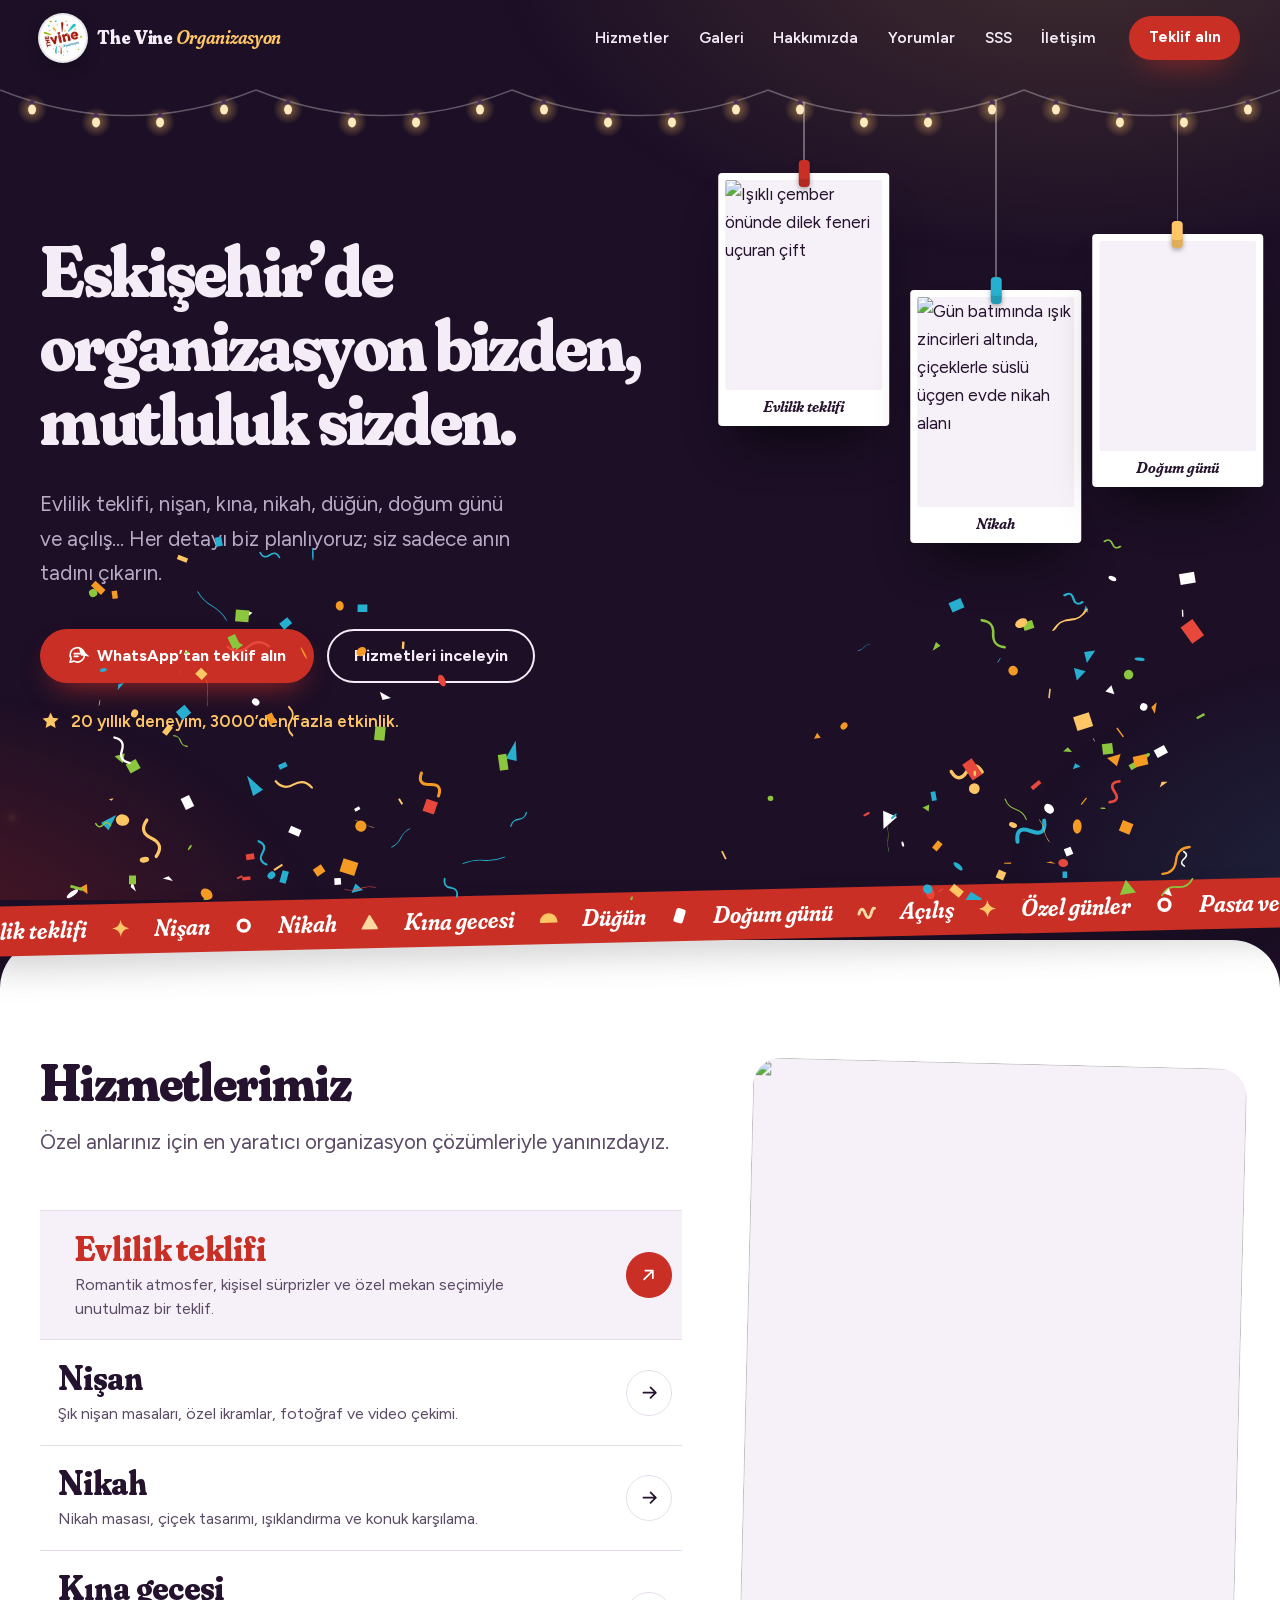
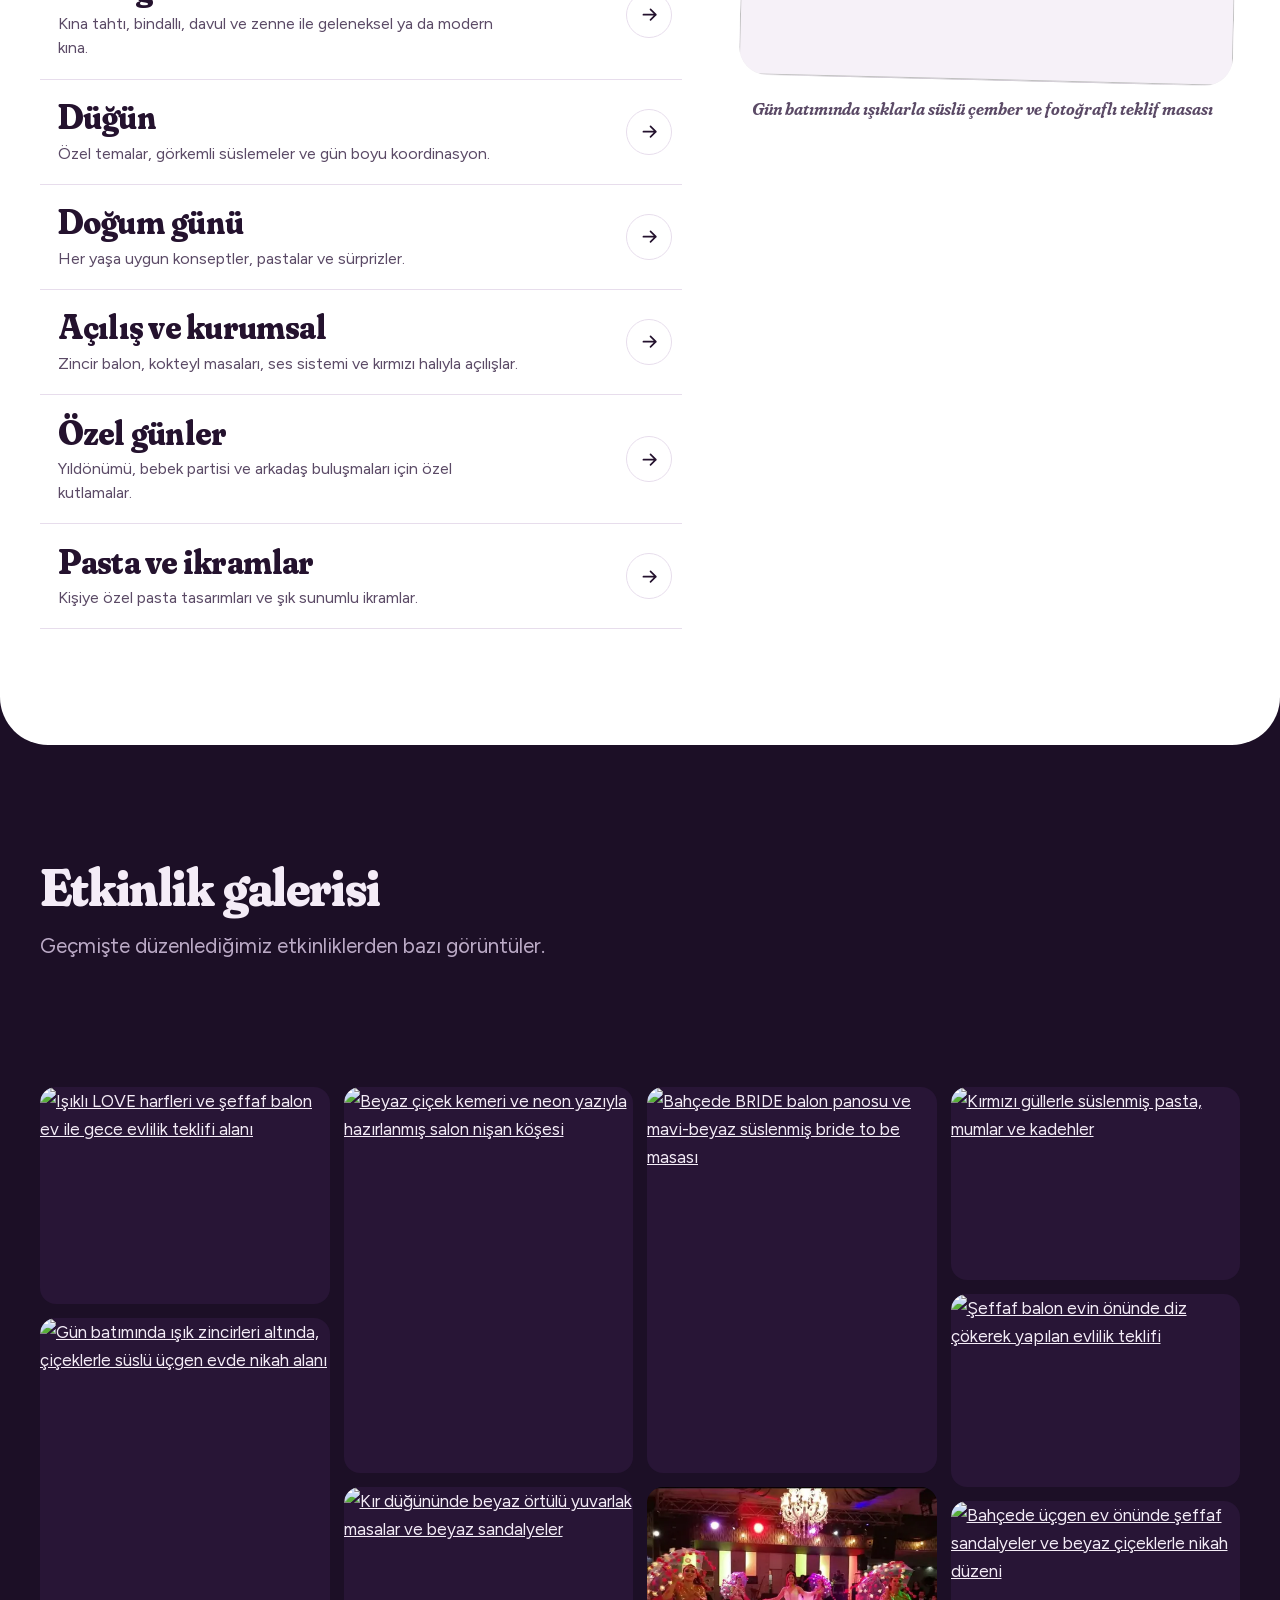
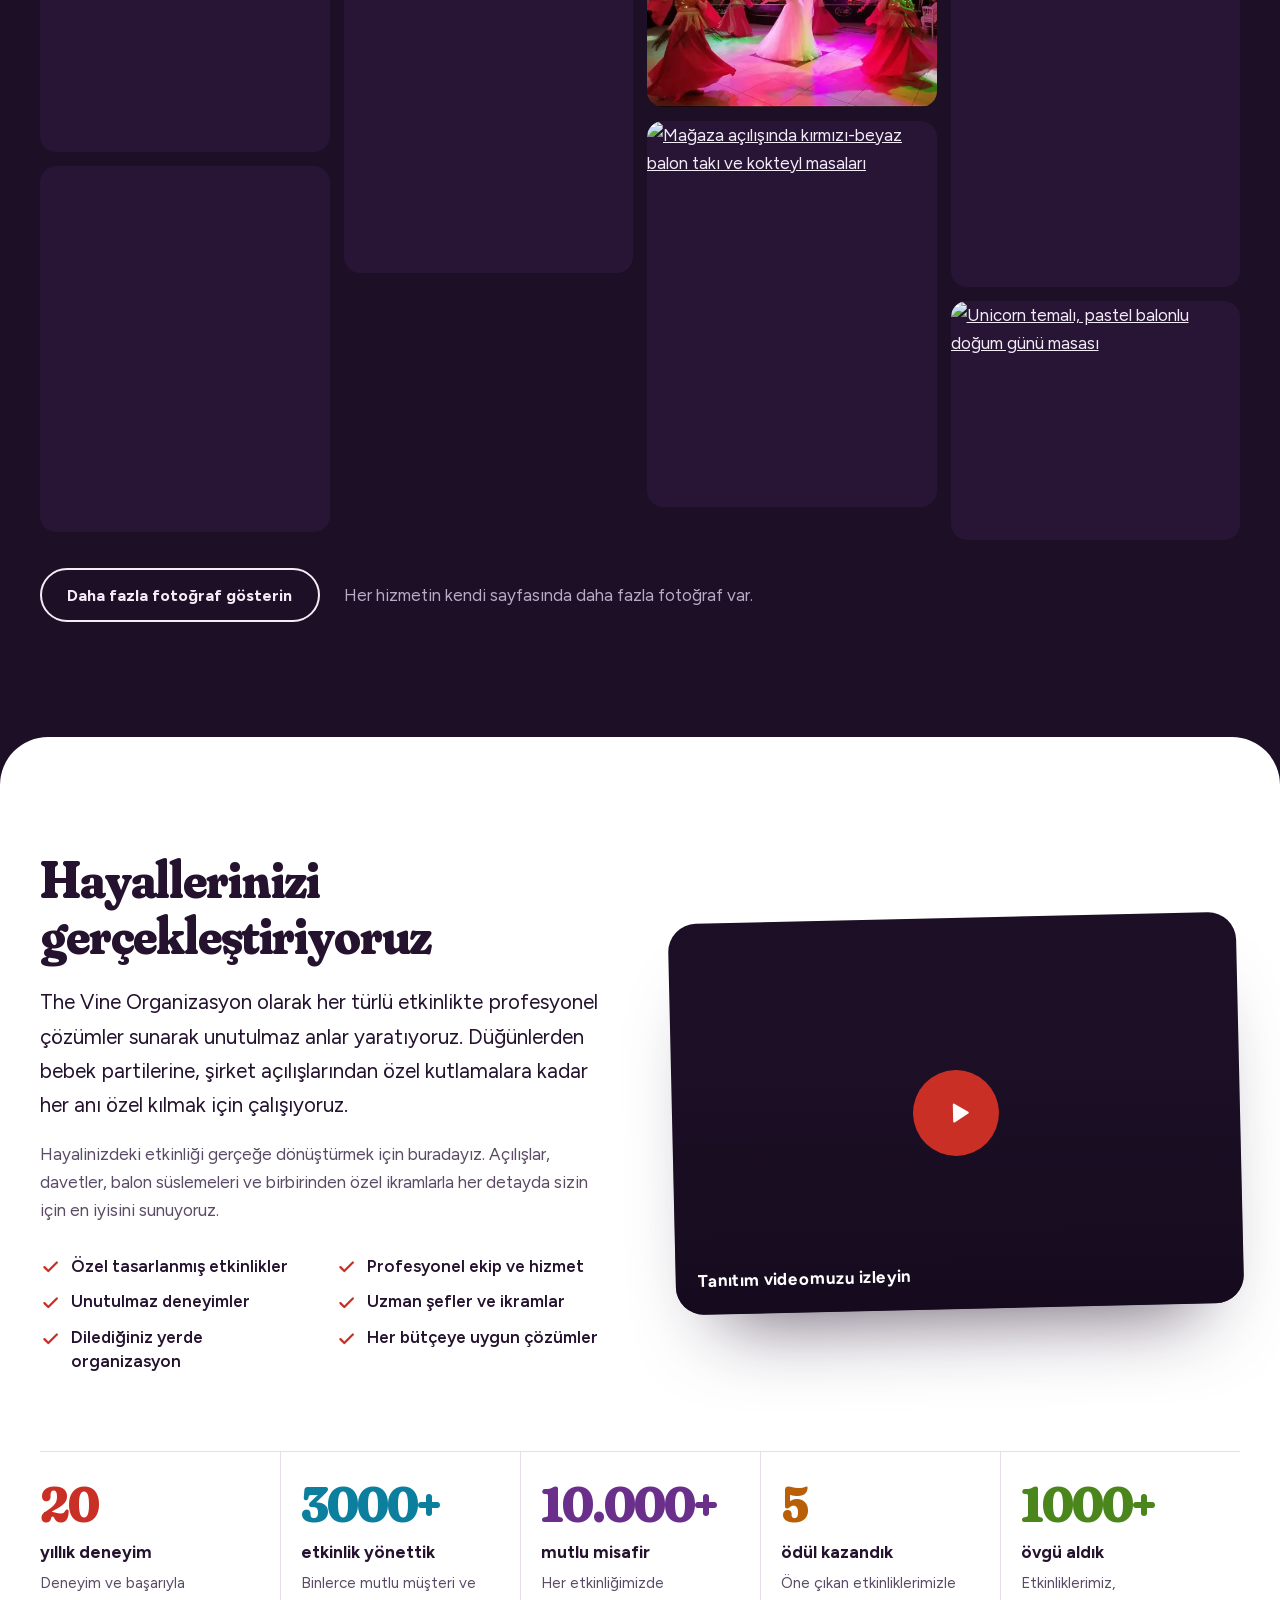
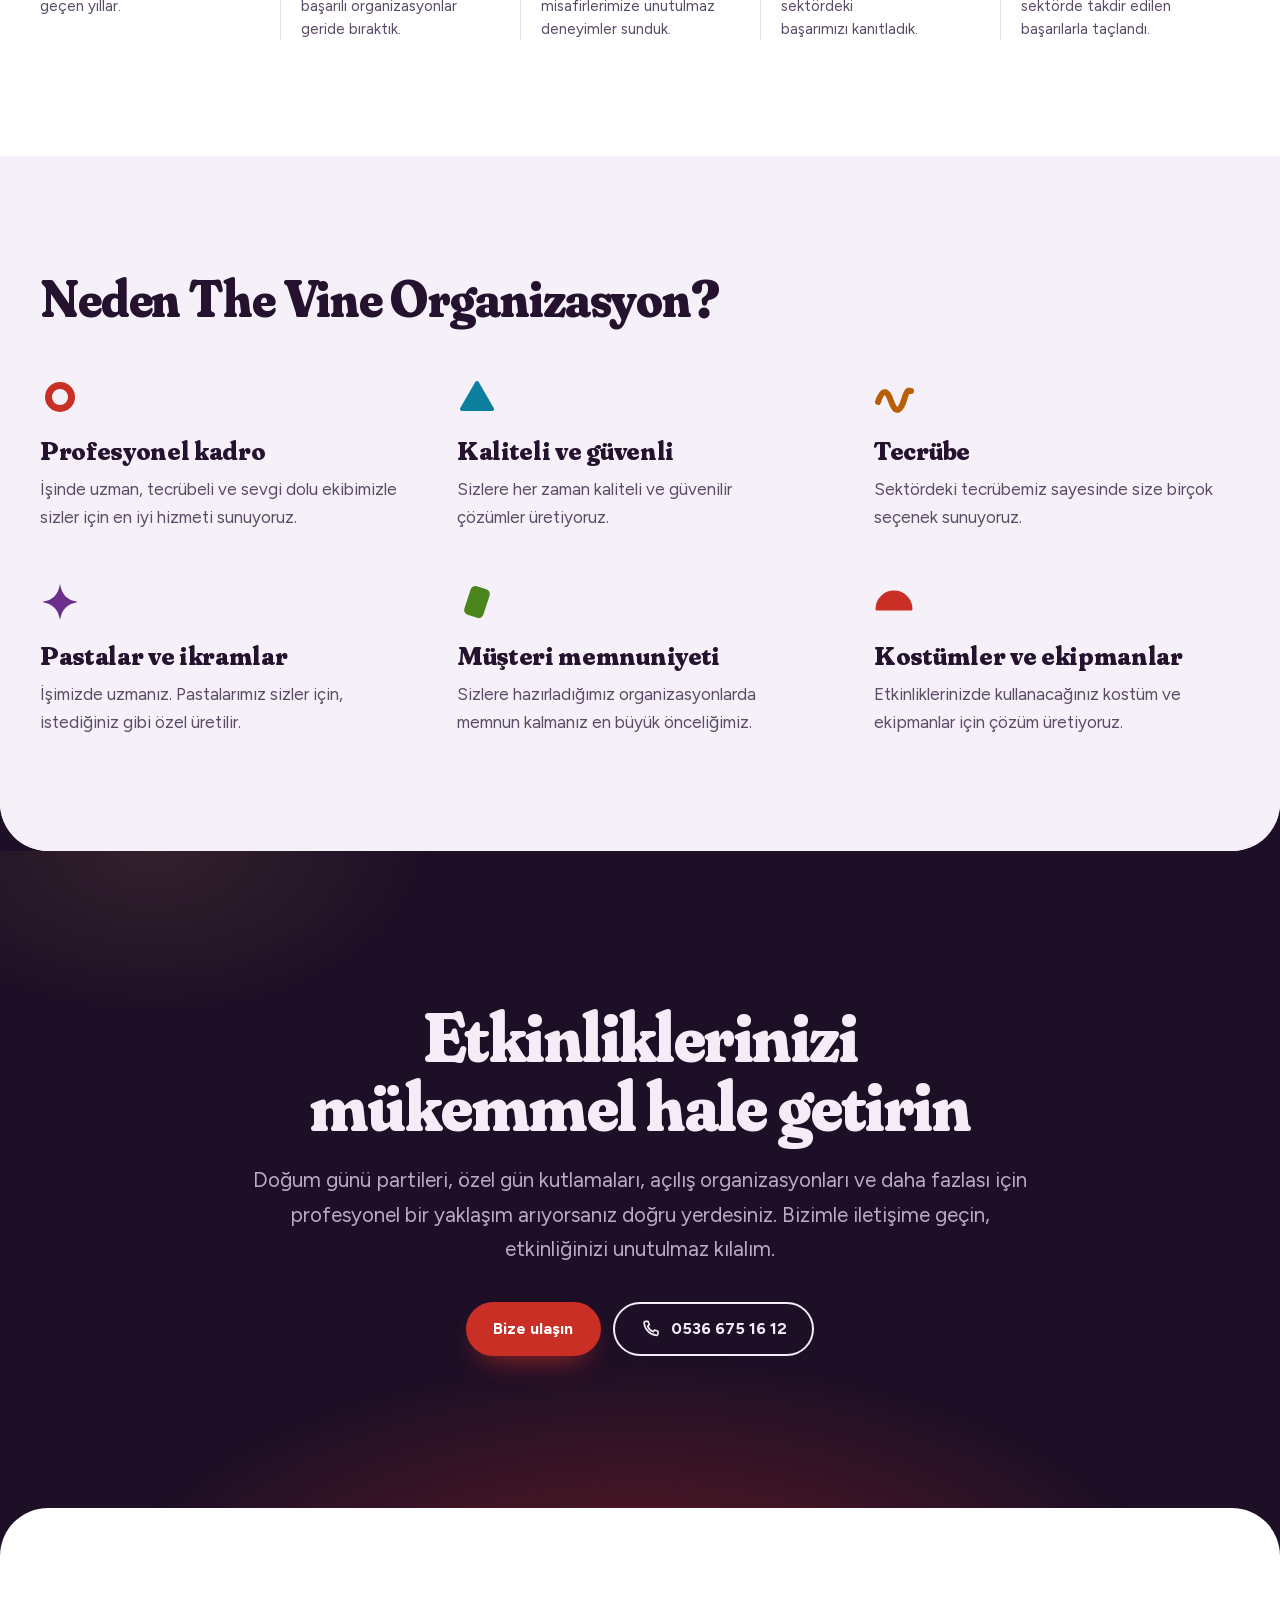
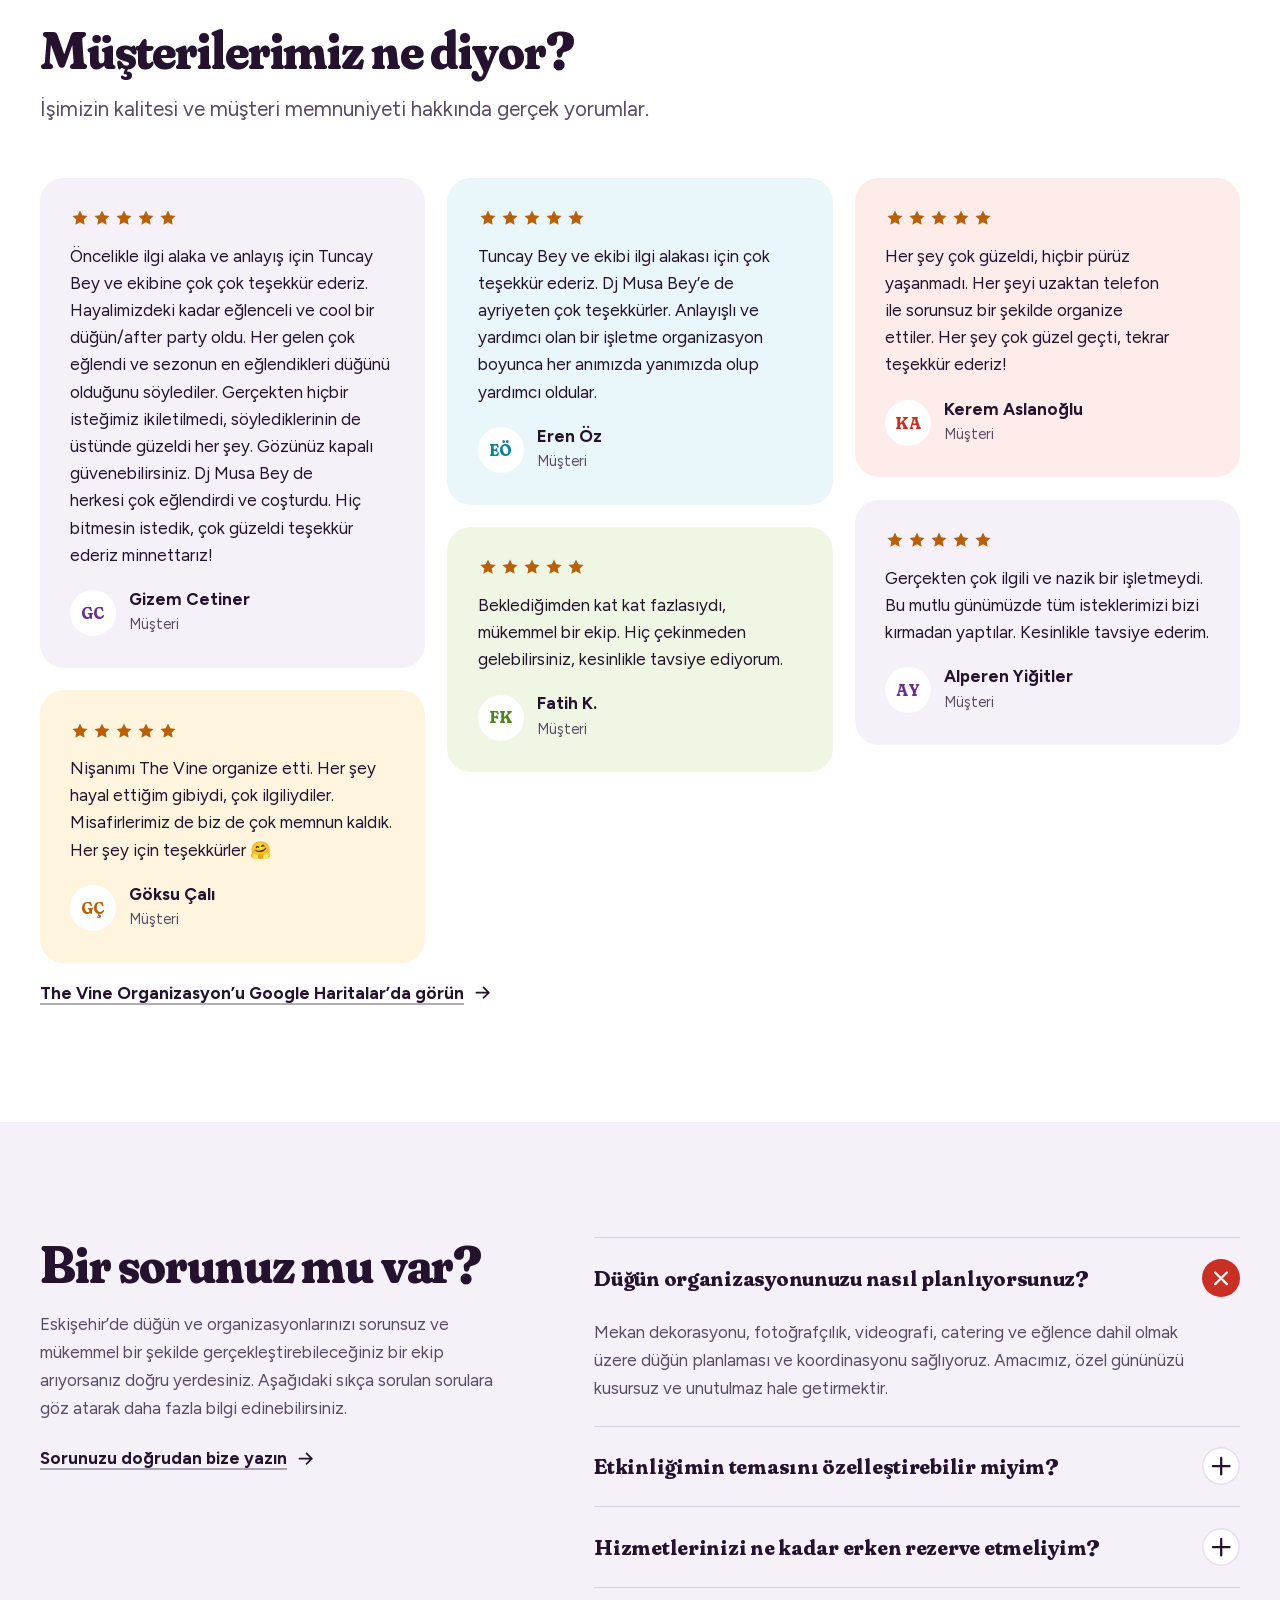
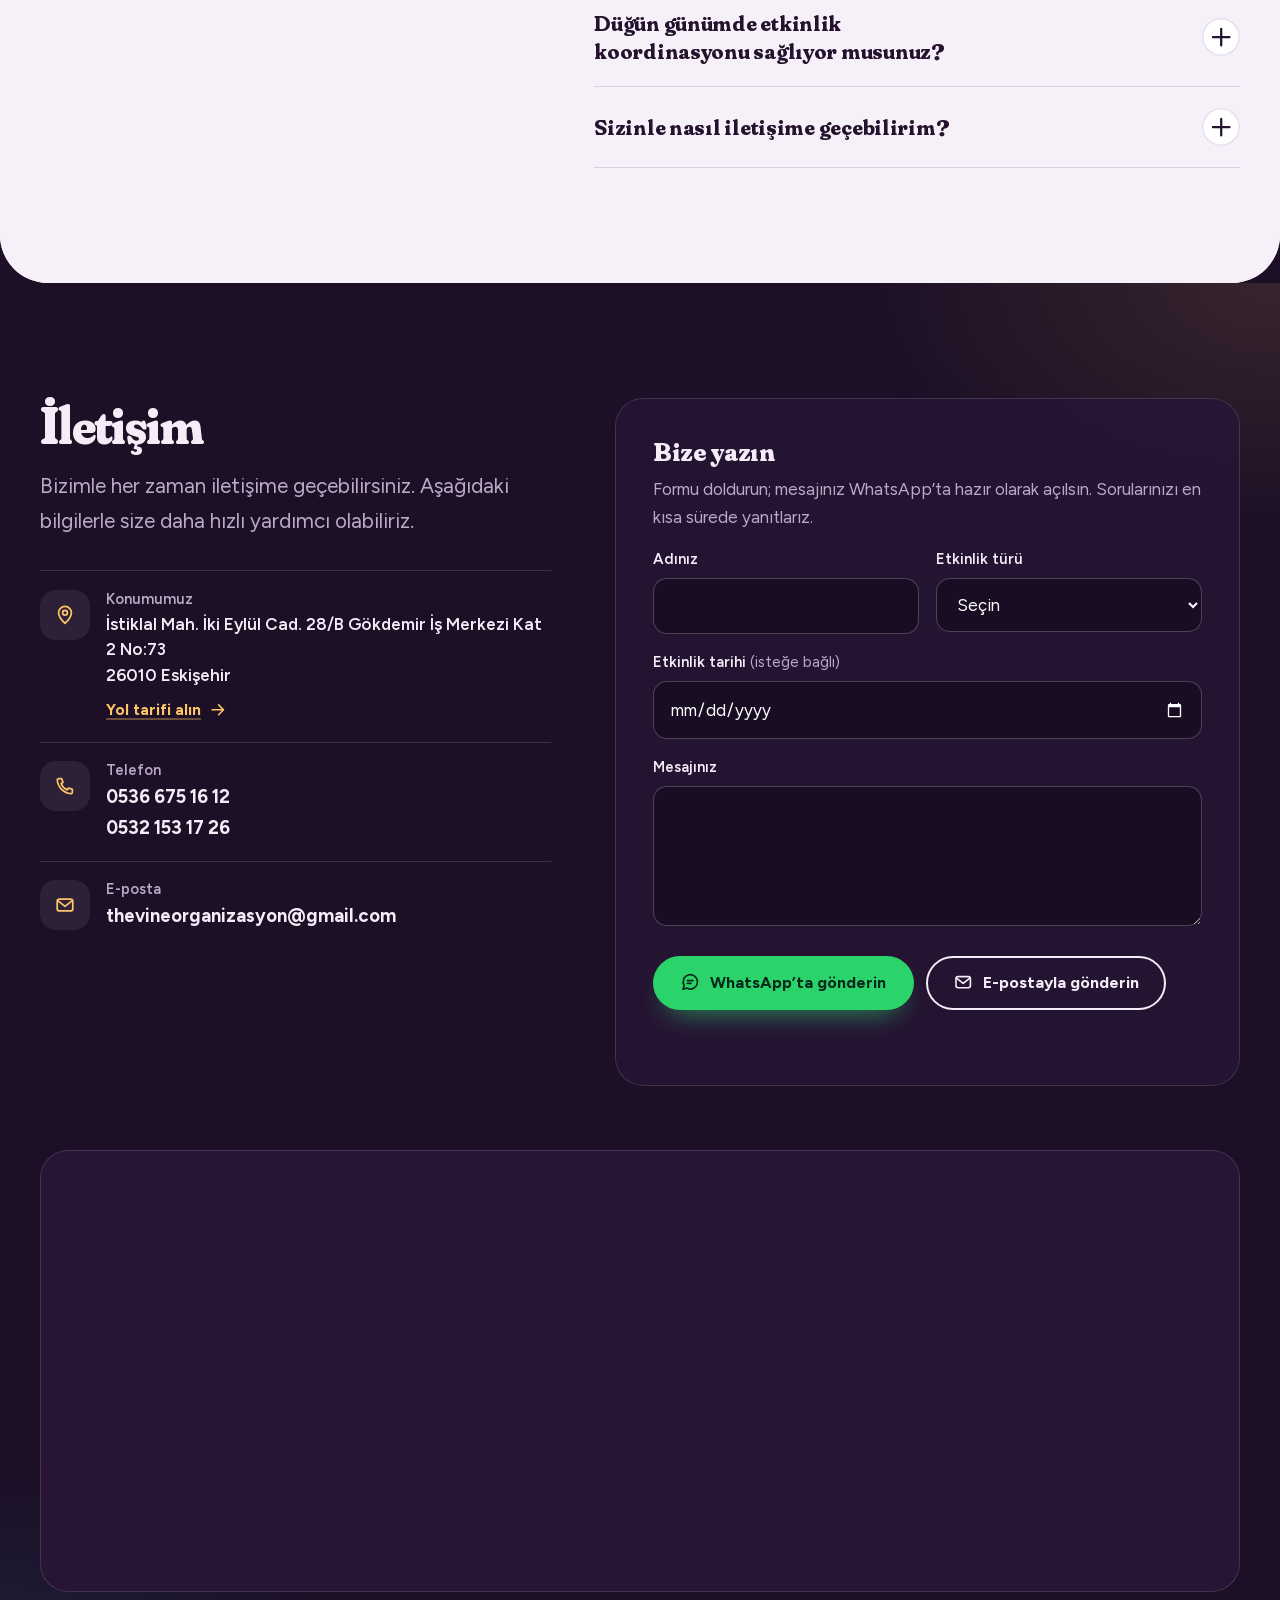
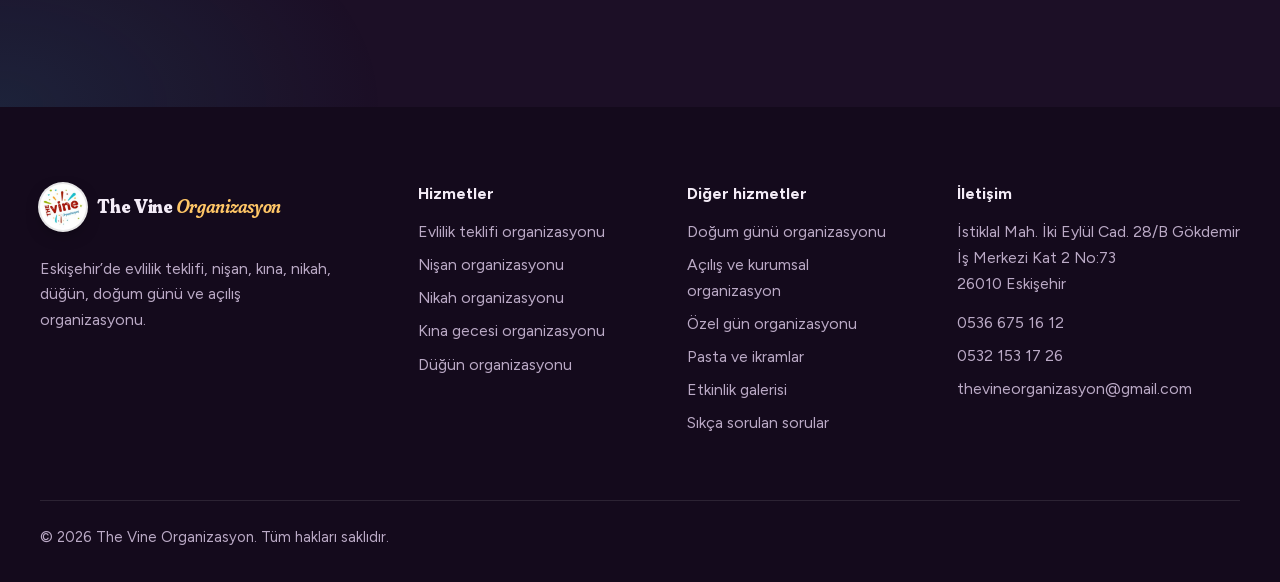
==== commit 094db79c: "smash" ====
--- a/index.html
+++ b/index.html
@@ -1,1264 +1,689 @@
-<!DOCTYPE html>
-<html lang="en">
-
+<!doctype html>
+<html lang="tr">
 <head>
   <meta charset="utf-8">
-  <meta content="width=device-width, initial-scale=1.0" name="viewport">
-  <title>The Vine Organizasyon | Eskişehir</title>
-  <!-- Title -->
-  <link rel="apple-touch-icon" sizes="57x57" href="/apple-icon-57x57.png">
-  <link rel="apple-touch-icon" sizes="60x60" href="/apple-icon-60x60.png">
-  <link rel="apple-touch-icon" sizes="72x72" href="/apple-icon-72x72.png">
-  <link rel="apple-touch-icon" sizes="76x76" href="/apple-icon-76x76.png">
-  <link rel="apple-touch-icon" sizes="114x114" href="/apple-icon-114x114.png">
-  <link rel="apple-touch-icon" sizes="120x120" href="/apple-icon-120x120.png">
-  <link rel="apple-touch-icon" sizes="144x144" href="/apple-icon-144x144.png">
-  <link rel="apple-touch-icon" sizes="152x152" href="/apple-icon-152x152.png">
-  <link rel="apple-touch-icon" sizes="180x180" href="/apple-icon-180x180.png">
-  <link rel="icon" type="image/png" sizes="192x192" href="/android-icon-192x192.png">
-  <link rel="icon" type="image/png" sizes="32x32" href="/favicon-32x32.png">
-  <link rel="icon" type="image/png" sizes="96x96" href="/favicon-96x96.png">
-  <link rel="icon" type="image/png" sizes="16x16" href="/favicon-16x16.png">
-  <link rel="manifest" href="/manifest.json">
-  <meta name="msapplication-TileColor" content="#ffffff">
-  <meta name="msapplication-TileImage" content="/ms-icon-144x144.png">
-  <meta name="theme-color" content="#ffffff">
-  <!-- Meta Description -->
-  <meta name="description" content="Eskişehir ve çevresinde düğün, nişan, doğum günü gibi etkinliklerinizi profesyonel ekibimizle unutulmaz kılıyoruz. Organizasyon çözümleri ve yaratıcı fikirlerle hizmetinizdeyiz.">
-  
-  <!-- Meta Keywords -->
-  <meta name="keywords" content="Eskişehir organizasyon, düğün organizasyonu, nişan organizasyonu, doğum günü partisi, etkinlik planlama, balon süsleme, pasta ve ikramlar, profesyonel organizasyon, Eskişehir etkinlik organizasyonu">
-  
-  <!-- Canonical Link -->
+  <meta name="viewport" content="width=device-width, initial-scale=1">
+  <title>Eskişehir Organizasyon Firması | The Vine Organizasyon</title>
+  <meta name="description" content="Eskişehir&#39;de evlilik teklifi, nişan, kına, nikah, düğün, doğum günü ve açılış organizasyonu. 20 yıllık deneyim, 3000&#39;den fazla etkinlik. Hemen teklif alın.">
   <link rel="canonical" href="https://thevineorganizasyon.com.tr/">
-  
-  <!-- Robots -->
-  <meta name="robots" content="index, follow">
-  
-  <!-- Open Graph -->
-  <meta property="og:title" content="The Vine Organizasyon - Eskişehir ve Çevresi İçin Profesyonel Organizasyon Hizmetleri">
-  <meta property="og:description" content="Hayallerinizdeki etkinliği gerçeğe dönüştürmek için bizimle iletişime geçin. Evlilik teklifleri, düğünler, doğum günü partileri ve daha fazlası için profesyonel çözümler.">
+  <meta name="robots" content="index, follow, max-image-preview:large, max-snippet:-1, max-video-preview:-1">
+  <meta name="author" content="The Vine Organizasyon">
+  <meta name="geo.region" content="TR-26">
+  <meta name="geo.placename" content="Eskişehir">
+  <meta name="geo.position" content="39.7736;30.5147">
+  <meta name="ICBM" content="39.7736, 30.5147">
+  <meta name="format-detection" content="telephone=no">
+  <meta name="theme-color" content="#1c0f26">
+
+  <meta property="og:type" content="website">
+  <meta property="og:locale" content="tr_TR">
+  <meta property="og:site_name" content="The Vine Organizasyon">
+  <meta property="og:title" content="The Vine Organizasyon | Eskişehir&#39;de düğün, nişan, kına ve evlilik teklifi organizasyonu">
+  <meta property="og:description" content="Eskişehir&#39;de evlilik teklifi, nişan, kına, nikah, düğün, doğum günü ve açılış organizasyonu. 20 yıllık deneyim, 3000&#39;den fazla etkinlik. Hemen teklif alın.">
   <meta property="og:url" content="https://thevineorganizasyon.com.tr/">
-  
-  <meta property="og:type" content="website">
-  
-  <!-- Twitter Card -->
+  <meta property="og:image" content="https://thevineorganizasyon.com.tr/assets/img/og/the-vine-organizasyon-eskisehir.jpg">
+  <meta property="og:image:width" content="1200">
+  <meta property="og:image:height" content="630">
+  <meta property="og:image:alt" content="Işıklı LOVE harfleri ve şeffaf balon ev ile gece evlilik teklifi alanı">
   <meta name="twitter:card" content="summary_large_image">
-  <meta name="twitter:title" content="The Vine Organizasyon - Eskişehir'de Unutulmaz Etkinlikler">
-  <meta name="twitter:description" content="Profesyonel organizasyon hizmetlerimizle etkinliklerinizi mükemmel hale getiriyoruz. Eskişehir ve çevresi için yaratıcı ve kaliteli çözümler.">
-
-  
-  <!-- Schema.org -->
-  <script type="application/ld+json">
-  {
-    "@context": "https://schema.org",
-    "@type": "EventPlanningService",
-    "name": "The Vine Organizasyon",
-    "description": "Eskişehir'de profesyonel organizasyon hizmetleri sunuyoruz. Düğün, nişan, doğum günü ve özel etkinlikler için çözümler.",
-   
-    "address": {
-      "@type": "PostalAddress",
-      "streetAddress": "İstiklal Mah. İki Eylül Cad. 28/B Gökdemir İş Merkezi Kat 2 No:73",
-      "addressLocality": "Eskişehir",
-      "postalCode": "26010",
-      "addressCountry": "Türkiye"
-    },
-    "telephone": "+90 536 675 16 12",
-    "email": "thevineorganizasyon@gmail.com",
-    "url": "https://thevineorganizasyon.com.tr/"
-  }
-  </script>
-
-
-
-  <!-- Fonts -->
-  <link href="https://fonts.googleapis.com" rel="preconnect">
-  <link href="https://fonts.gstatic.com" rel="preconnect" crossorigin>
-  <link href="https://fonts.googleapis.com/css2?family=Roboto:ital,wght@0,100;0,300;0,400;0,500;0,700;0,900;1,100;1,300;1,400;1,500;1,700;1,900&family=Inter:wght@100;200;300;400;500;600;700;800;900&family=Nunito:ital,wght@0,200;0,300;0,400;0,500;0,600;0,700;0,800;0,900;1,200;1,300;1,400;1,500;1,600;1,700;1,800;1,900&display=swap" rel="stylesheet">
-
-  <!-- Vendor CSS Files -->
-  <link href="assets/vendor/bootstrap/css/bootstrap.min.css" rel="stylesheet">
-  <link href="assets/vendor/bootstrap-icons/bootstrap-icons.css" rel="stylesheet">
-
-  <link href="assets/vendor/glightbox/css/glightbox.min.css" rel="stylesheet">
-<link rel="stylesheet" href="https://cdn.jsdelivr.net/npm/swiper@11/swiper-bundle.min.css" />
-
-
-  <!-- Main CSS File -->
-  <link href="assets/css/main.css" rel="stylesheet">
-
+  <meta name="twitter:title" content="The Vine Organizasyon | Eskişehir&#39;de düğün, nişan, kına ve evlilik teklifi organizasyonu">
+  <meta name="twitter:description" content="Eskişehir&#39;de evlilik teklifi, nişan, kına, nikah, düğün, doğum günü ve açılış organizasyonu. 20 yıllık deneyim, 3000&#39;den fazla etkinlik. Hemen teklif alın.">
+  <meta name="twitter:image" content="https://thevineorganizasyon.com.tr/assets/img/og/the-vine-organizasyon-eskisehir.jpg">
+
+  <link rel="icon" href="favicon.ico" sizes="any">
+  <link rel="icon" type="image/png" sizes="32x32" href="favicon-32x32.png">
+  <link rel="icon" type="image/png" sizes="96x96" href="favicon-96x96.png">
+  <link rel="icon" type="image/png" sizes="192x192" href="android-icon-192x192.png">
+  <link rel="apple-touch-icon" sizes="180x180" href="apple-icon-180x180.png">
+  <link rel="manifest" href="manifest.json">
+  <meta name="msapplication-TileColor" content="#1c0f26">
+  <meta name="msapplication-TileImage" content="ms-icon-144x144.png">
+
+  <link rel="preload" href="assets/fonts/fraunces-soft.woff2" as="font" type="font/woff2" crossorigin>
+  <link rel="preload" href="assets/fonts/figtree.woff2" as="font" type="font/woff2" crossorigin>
+  <link rel="stylesheet" href="assets/css/site.css">
+  <noscript><style>.garland{display:none}</style></noscript>
+  <script type="application/ld+json">{"@context":"https://schema.org","@graph":[{"@type":"LocalBusiness","@id":"https://thevineorganizasyon.com.tr/#isletme","name":"The Vine Organizasyon","url":"https://thevineorganizasyon.com.tr/","image":["https://thevineorganizasyon.com.tr/assets/img/og/the-vine-organizasyon-eskisehir.jpg","https://thevineorganizasyon.com.tr/assets/img/galeri/evlilik-teklifi-organizasyonu-eskisehir-01-1600.webp","https://thevineorganizasyon.com.tr/assets/img/galeri/nikah-organizasyonu-eskisehir-01-1067.webp"],"logo":"https://thevineorganizasyon.com.tr/android-icon-192x192.png","telephone":"+905366751612","email":"thevineorganizasyon@gmail.com","address":{"@type":"PostalAddress","streetAddress":"İstiklal Mah. İki Eylül Cad. 28/B Gökdemir İş Merkezi Kat 2 No:73","addressLocality":"Eskişehir","addressRegion":"Eskişehir","postalCode":"26010","addressCountry":"TR"},"geo":{"@type":"GeoCoordinates","latitude":39.7736,"longitude":30.5147},"hasMap":"https://www.google.com/maps/search/?api=1&query=The%20Vine%20Organizasyon%20Eski%C5%9Fehir&query_place_id=ChIJ27g5KmMXzBQR4dvRUMMFYt8","areaServed":{"@type":"City","name":"Eskişehir"},"description":"Eskişehir'de evlilik teklifi, nişan, kına, nikah, düğün, doğum günü ve açılış organizasyonu yapan The Vine Organizasyon, 20 yıllık deneyimle hizmet veriyor.","contactPoint":[{"@type":"ContactPoint","telephone":"+905366751612","contactType":"customer service","areaServed":"TR","availableLanguage":"Turkish"},{"@type":"ContactPoint","telephone":"+905321531726","contactType":"customer service","areaServed":"TR","availableLanguage":"Turkish"}],"knowsAbout":["Evlilik teklifi organizasyonu","Nişan organizasyonu","Nikah organizasyonu","Kına gecesi organizasyonu","Düğün organizasyonu","Doğum günü organizasyonu","Açılış ve kurumsal etkinlik organizasyonu","Özel gün organizasyonu","Organizasyon pastası ve ikram hizmeti"],"hasOfferCatalog":{"@type":"OfferCatalog","name":"Organizasyon hizmetleri","itemListElement":[{"@type":"Offer","itemOffered":{"@type":"Service","name":"Evlilik teklifi organizasyonu","url":"https://thevineorganizasyon.com.tr/eskisehir-evlilik-teklifi-organizasyonu.html"}},{"@type":"Offer","itemOffered":{"@type":"Service","name":"Nişan organizasyonu","url":"https://thevineorganizasyon.com.tr/eskisehir-nisan-organizasyonu.html"}},{"@type":"Offer","itemOffered":{"@type":"Service","name":"Nikah organizasyonu","url":"https://thevineorganizasyon.com.tr/eskisehir-nikah-organizasyonu.html"}},{"@type":"Offer","itemOffered":{"@type":"Service","name":"Kına gecesi organizasyonu","url":"https://thevineorganizasyon.com.tr/eskisehir-kina-organizasyonu.html"}},{"@type":"Offer","itemOffered":{"@type":"Service","name":"Düğün organizasyonu","url":"https://thevineorganizasyon.com.tr/eskisehir-dugun-organizasyonu.html"}},{"@type":"Offer","itemOffered":{"@type":"Service","name":"Doğum günü organizasyonu","url":"https://thevineorganizasyon.com.tr/eskisehir-dogum-gunu-organizasyonu.html"}},{"@type":"Offer","itemOffered":{"@type":"Service","name":"Açılış ve kurumsal etkinlik organizasyonu","url":"https://thevineorganizasyon.com.tr/eskisehir-acilis-organizasyonu.html"}},{"@type":"Offer","itemOffered":{"@type":"Service","name":"Özel gün organizasyonu","url":"https://thevineorganizasyon.com.tr/eskisehir-ozel-gun-organizasyonu.html"}},{"@type":"Offer","itemOffered":{"@type":"Service","name":"Organizasyon pastası ve ikram hizmeti","url":"https://thevineorganizasyon.com.tr/eskisehir-pasta-ve-ikram.html"}}]}},{"@type":"WebSite","@id":"https://thevineorganizasyon.com.tr/#site","url":"https://thevineorganizasyon.com.tr/","name":"The Vine Organizasyon","inLanguage":"tr-TR","publisher":{"@id":"https://thevineorganizasyon.com.tr/#isletme"}},{"@type":"WebPage","@id":"https://thevineorganizasyon.com.tr/#sayfa","url":"https://thevineorganizasyon.com.tr/","name":"Eskişehir Organizasyon Firması | The Vine Organizasyon","description":"Eskişehir'de evlilik teklifi, nişan, kına, nikah, düğün, doğum günü ve açılış organizasyonu. 20 yıllık deneyim, 3000'den fazla etkinlik. Hemen teklif alın.","inLanguage":"tr-TR","isPartOf":{"@id":"https://thevineorganizasyon.com.tr/#site"},"about":{"@id":"https://thevineorganizasyon.com.tr/#isletme"},"primaryImageOfPage":{"@type":"ImageObject","url":"https://thevineorganizasyon.com.tr/assets/img/og/the-vine-organizasyon-eskisehir.jpg"}},{"@type":"FAQPage","@id":"https://thevineorganizasyon.com.tr/#sss","mainEntity":[{"@type":"Question","name":"Düğün organizasyonunuzu nasıl planlıyorsunuz?","acceptedAnswer":{"@type":"Answer","text":"Mekan dekorasyonu, fotoğrafçılık, videografi, catering ve eğlence dahil olmak üzere düğün planlaması ve koordinasyonu sağlıyoruz. Amacımız, özel gününüzü kusursuz ve unutulmaz hale getirmektir."}},{"@type":"Question","name":"Etkinliğimin temasını özelleştirebilir miyim?","acceptedAnswer":{"@type":"Answer","text":"Evet, kişisel tarzınıza ve tercihinize göre özelleştirilebilen birçok tema sunuyoruz. İster geleneksel ister modern bir görünüm isteyin, hayalinizi gerçeğe dönüştürmek için sizinle birlikte çalışacağız."}},{"@type":"Question","name":"Hizmetlerinizi ne kadar erken rezerve etmeliyim?","acceptedAnswer":{"@type":"Answer","text":"En az 1 hafta önceden rezervasyon yapmanızı öneririz. Böylece detaylı planlama için yeterli zamanımız olur. Ancak takvimimize bağlı olarak son dakika rezervasyonlarını da kabul edebiliriz."}},{"@type":"Question","name":"Düğün günümde etkinlik koordinasyonu sağlıyor musunuz?","acceptedAnswer":{"@type":"Answer","text":"Evet, düğün gününüzde tüm etkinlik koordinasyonunu sağlıyoruz. Ekibimiz gün boyunca her detayla ilgilenerek her şeyin sorunsuz ilerlemesini sağlar ve sizin stres yaşamamanızı garanti eder."}},{"@type":"Question","name":"Sizinle nasıl iletişime geçebilirim?","acceptedAnswer":{"@type":"Answer","text":"Bize telefon, e-posta veya web sitemizdeki iletişim formu aracılığıyla ulaşabilirsiniz. Ayrıca randevu ile görüşme imkanı sunuyoruz ve tüm sorularınızı yanıtlamaktan memnuniyet duyarız."}}]}]}</script>
+  <script src="assets/js/site.js" defer></script>
 </head>
-
-<body class="index-page">
-<div class="js-container containeran"></div>
-  <script>
-    const Confettiful = function (el) {
-        this.el = el;
-        this.containerEl = null;
-
-        this.confettiFrequency = 3;
-        this.confettiColors = ['#fce18a', '#ff726d', '#b48def', '#f4306d'];
-        this.confettiAnimations = ['slow', 'medium', 'fast'];
-
-        this._setupElements();
-        this._renderConfetti();
-      };
-
-      Confettiful.prototype._setupElements = function () {
-        const containerEl = document.createElement('div');
-        const elPosition = this.el.style.position;
-
-        if (elPosition !== 'relative' || elPosition !== 'absolute') {
-          this.el.style.position = 'relative';
-        }
-
-        containerEl.classList.add('confetti-container');
-
-        this.el.appendChild(containerEl);
-
-        this.containerEl = containerEl;
-      };
-
-      Confettiful.prototype._renderConfetti = function () {
-        this.confettiInterval = setInterval(() => {
-          const confettiEl = document.createElement('div');
-          const confettiSize = Math.floor(Math.random() * 3) + 7 + 'px';
-          const confettiBackground = this.confettiColors[Math.floor(Math.random() * this.confettiColors.length)];
-          const confettiLeft = Math.floor(Math.random() * this.el.offsetWidth) + 'px';
-          const confettiAnimation = this.confettiAnimations[Math.floor(Math.random() * this.confettiAnimations.length)];
-
-          confettiEl.classList.add('confetti', 'confetti--animation-' + confettiAnimation);
-          confettiEl.style.left = confettiLeft;
-          confettiEl.style.width = confettiSize;
-          confettiEl.style.height = confettiSize;
-          confettiEl.style.backgroundColor = confettiBackground;
-
-          confettiEl.removeTimeout = setTimeout(function () {
-            confettiEl.parentNode.removeChild(confettiEl);
-          }, 3000);
-
-          this.containerEl.appendChild(confettiEl);
-        }, 25);
-      };
-
-      window.confettiful = new Confettiful(document.querySelector('.js-container'));
-  </script>
-  <header id="header" class="header d-flex align-items-center fixed-top">
-    <div class="header-container container-fluid container-xl position-relative d-flex align-items-center justify-content-between">
-
-      <a href="index.html" class="logo d-flex align-items-center me-auto me-xl-0">
-        <!-- Uncomment the line below if you also wish to use an image logo -->
-        <img style="border-radius: 50px; " src="img/logo.jpg" alt="">
-        
-      </a>
-
-      <nav id="navmenu" class="navmenu">
+<body>
+<a class="skip" href="#icerik">İçeriğe geç</a>
+
+<svg width="0" height="0" style="position:absolute" aria-hidden="true" focusable="false">
+  <symbol id="i-chat" viewBox="0 0 24 24"><path d="M20.5 11.6a8.4 8.4 0 0 1-12.4 7.4L3.5 20.3l1.4-4.4a8.4 8.4 0 1 1 15.6-4.3Z"/><path d="M8.6 10.2h6.8M8.6 13.4h4.4"/></symbol>
+  <symbol id="i-phone" viewBox="0 0 24 24"><path d="M5.2 4h3.1l1.5 4-2 1.5a12.2 12.2 0 0 0 6.7 6.7l1.5-2 4 1.5v3.1a1.6 1.6 0 0 1-1.7 1.6A16.4 16.4 0 0 1 3.6 5.7 1.6 1.6 0 0 1 5.2 4Z"/></symbol>
+  <symbol id="i-mail" viewBox="0 0 24 24"><rect x="3.5" y="5.5" width="17" height="13" rx="2.5"/><path d="m4.5 7.5 7.5 6 7.5-6"/></symbol>
+  <symbol id="i-pin" viewBox="0 0 24 24"><path d="M12 21s7-6 7-11.4A7 7 0 0 0 5 9.6C5 15 12 21 12 21Z"/><circle cx="12" cy="9.6" r="2.6"/></symbol>
+  <symbol id="i-arrow" viewBox="0 0 24 24"><path d="M5 12h14M13 6l6 6-6 6"/></symbol>
+  <symbol id="i-play" viewBox="0 0 24 24"><path d="M8 5.2v13.6a.8.8 0 0 0 1.2.7l11-6.8a.8.8 0 0 0 0-1.4l-11-6.8a.8.8 0 0 0-1.2.7Z"/></symbol>
+  <symbol id="i-plus" viewBox="0 0 24 24"><path d="M12 5v14M5 12h14"/></symbol>
+  <symbol id="i-check" viewBox="0 0 24 24"><path d="m5 12.6 4.4 4.4L19 7.4"/></symbol>
+  <symbol id="i-star" viewBox="0 0 24 24"><path d="m12 2.9 2.7 5.8 6.4.8-4.7 4.4 1.2 6.3L12 17.1l-5.6 3.1 1.2-6.3-4.7-4.4 6.4-.8L12 2.9Z"/></symbol>
+  <symbol id="i-map" viewBox="0 0 24 24"><path d="m9 19.5-5-2V5l5 2 6-2 5 2v12.5l-5-2-6 2ZM9 7v12.5M15 5v12.5"/></symbol>
+  <symbol id="c-1" viewBox="0 0 40 40"><circle cx="20" cy="20" r="11.5" fill="none" stroke="currentColor" stroke-width="7"/></symbol>
+  <symbol id="c-2" viewBox="0 0 40 40"><path d="M20 6 35 32H5Z" fill="currentColor" stroke="currentColor" stroke-width="4" stroke-linejoin="round"/></symbol>
+  <symbol id="c-3" viewBox="0 0 40 40"><path d="M4 25c4-13 9-13 13-1s9 12 13-1 5-9 7-9" fill="none" stroke="currentColor" stroke-width="6" stroke-linecap="round"/></symbol>
+  <symbol id="c-4" viewBox="0 0 40 40"><path d="M20 2c2 11 7 16 18 18-11 2-16 7-18 18-2-11-7-16-18-18 11-2 16-7 18-18Z" fill="currentColor"/></symbol>
+  <symbol id="c-5" viewBox="0 0 40 40"><rect x="10" y="5" width="20" height="30" rx="5" transform="rotate(18 20 20)" fill="currentColor"/></symbol>
+  <symbol id="c-6" viewBox="0 0 40 40"><path d="M3 27a17 17 0 0 1 34 0Z" fill="currentColor" stroke="currentColor" stroke-width="3" stroke-linejoin="round"/></symbol>
+</svg>
+
+<canvas id="sahne-arka" class="stage stage--back" aria-hidden="true"></canvas>
+
+<header class="site-header">
+  <div class="wrap site-header__in">
+    <a class="brand" href="./" aria-label="The Vine Organizasyon ana sayfa">
+      <img class="brand__logo" src="assets/img/logo-the-vine-organizasyon.jpg" width="46" height="46" alt="">
+      <span class="brand__name">The Vine <em>Organizasyon</em></span>
+    </a>
+    <nav class="nav" id="menu" aria-label="Ana menü">
+      <ul>
+        <li style="--i:0"><a href="#hizmetler">Hizmetler</a></li>
+        <li style="--i:1"><a href="#galeri">Galeri</a></li>
+        <li style="--i:2"><a href="#hakkimizda">Hakkımızda</a></li>
+        <li style="--i:3"><a href="#yorumlar">Yorumlar</a></li>
+        <li style="--i:4"><a href="#sss">SSS</a></li>
+        <li style="--i:5"><a href="#iletisim">İletişim</a></li>
+      </ul>
+      <div class="nav__extra">
+        <a class="btn btn--wa" href="https://wa.me/905321531726?text=Merhaba%2C%20organizasyon%20i%C3%A7in%20bilgi%20almak%20istiyorum." target="_blank" rel="noopener"><svg class="ikon" viewBox="0 0 24 24" aria-hidden="true" focusable="false"><use href="#i-chat"/></svg> WhatsApp’tan yazın</a>
+        <a class="btn btn--ghost" href="tel:+905366751612"><svg class="ikon" viewBox="0 0 24 24" aria-hidden="true" focusable="false"><use href="#i-phone"/></svg> 0536 675 16 12</a>
+      </div>
+    </nav>
+    <a class="btn btn--primary btn--sm header-cta" href="#iletisim">Teklif alın</a>
+    <button class="nav-toggle" type="button" aria-expanded="false" aria-controls="menu" aria-label="Menüyü aç"><span></span></button>
+  </div>
+</header>
+
+<main id="icerik">
+<section class="hero" data-stage>
+  <div class="garland" data-garland>
+    <svg class="garland__wire" aria-hidden="true" focusable="false"></svg>
+    <a class="hanger" href="eskisehir-evlilik-teklifi-organizasyonu.html" data-x="0.628" data-xs="0.19" style="--k:0.5; --n:0; --dur:6.2s; --delay:-1.3s; --pin:var(--kirmizi)">
+      <span class="hanger__body">
+        <span class="hanger__pin" aria-hidden="true"></span>
+        <img src="assets/img/galeri/evlilik-teklifi-organizasyonu-eskisehir-09-480.webp" srcset="assets/img/galeri/evlilik-teklifi-organizasyonu-eskisehir-09-320.webp 320w, assets/img/galeri/evlilik-teklifi-organizasyonu-eskisehir-09-480.webp 480w" sizes="(min-width: 1000px) 14vw, (min-width: 620px) 21vw, 27vw" width="480" height="720" alt="Işıklı çember önünde dilek feneri uçuran çift" fetchpriority="high" decoding="async">
+        <span class="hanger__label">Evlilik teklifi</span>
+      </span>
+    </a>
+    <a class="hanger" href="eskisehir-nikah-organizasyonu.html" data-x="0.778" data-xs="0.5" style="--k:1.35; --n:1; --dur:7.4s; --delay:-3.1s; --pin:var(--turkuaz)">
+      <span class="hanger__body">
+        <span class="hanger__pin" aria-hidden="true"></span>
+        <img src="assets/img/galeri/nikah-organizasyonu-eskisehir-01-480.webp" srcset="assets/img/galeri/nikah-organizasyonu-eskisehir-01-320.webp 320w, assets/img/galeri/nikah-organizasyonu-eskisehir-01-480.webp 480w" sizes="(min-width: 1000px) 14vw, (min-width: 620px) 21vw, 27vw" width="480" height="720" alt="Gün batımında ışık zincirleri altında, çiçeklerle süslü üçgen evde nikah alanı" decoding="async">
+        <span class="hanger__label">Nikah</span>
+      </span>
+    </a>
+    <a class="hanger" href="eskisehir-dogum-gunu-organizasyonu.html" data-x="0.92" data-xs="0.81" style="--k:0.85; --n:2; --dur:5.6s; --delay:-0.4s; --pin:var(--ampul)">
+      <span class="hanger__body">
+        <span class="hanger__pin" aria-hidden="true"></span>
+        <img src="assets/img/galeri/dogum-gunu-organizasyonu-eskisehir-01-480.webp" srcset="assets/img/galeri/dogum-gunu-organizasyonu-eskisehir-01-320.webp 320w, assets/img/galeri/dogum-gunu-organizasyonu-eskisehir-01-480.webp 480w" sizes="(min-width: 1000px) 14vw, (min-width: 620px) 21vw, 27vw" width="480" height="606" alt="Rengarenk balon duvarı ve meyve temalı doğum günü süslemesi" decoding="async">
+        <span class="hanger__label">Doğum günü</span>
+      </span>
+    </a>
+  </div>
+  <div class="wrap hero__in">
+    <div class="hero__text">
+      <h1 class="hero__title">
+        <span class="line"><span class="w" style="--i:0">Eskişehir’de</span></span>
+        <span class="line"><span class="w" style="--i:1">organizasyon</span> <span class="w" style="--i:2">bizden,</span></span>
+        <span class="line"><span class="w" style="--i:3">mutluluk</span> <span class="w" style="--i:4">sizden.</span></span>
+      </h1>
+      <p class="hero__lead">Evlilik teklifi, nişan, kına, nikah, düğün, doğum günü ve açılış… Her detayı biz planlıyoruz; siz sadece anın tadını çıkarın.</p>
+      <div class="hero__actions">
+        <a class="btn btn--primary" href="https://wa.me/905321531726?text=Merhaba%2C%20organizasyon%20i%C3%A7in%20bilgi%20almak%20istiyorum." target="_blank" rel="noopener" data-burst><svg class="ikon" viewBox="0 0 24 24" aria-hidden="true" focusable="false"><use href="#i-chat"/></svg> WhatsApp’tan teklif alın</a>
+        <a class="btn btn--ghost" href="#hizmetler">Hizmetleri inceleyin</a>
+      </div>
+      <p class="hero__proof"><svg class="ikon ikon--dolu" viewBox="0 0 24 24" aria-hidden="true" focusable="false"><use href="#i-star"/></svg> 20 yıllık deneyim, 3000’den fazla etkinlik.</p>
+    </div>
+  </div>
+</section>
+
+<div class="ribbon-wrap" aria-hidden="true">
+<div class="ribbon">
+  <div class="ribbon__track">
+    <div class="ribbon__group">
+      <span>Evlilik teklifi</span>
+      <svg viewBox="0 0 40 40" style="color:#ffc666"><use href="#c-4"/></svg>
+      <span>Nişan</span>
+      <svg viewBox="0 0 40 40" style="color:#ffffff"><use href="#c-1"/></svg>
+      <span>Nikah</span>
+      <svg viewBox="0 0 40 40" style="color:#ffd9a0"><use href="#c-2"/></svg>
+      <span>Kına gecesi</span>
+      <svg viewBox="0 0 40 40" style="color:#ffc666"><use href="#c-6"/></svg>
+      <span>Düğün</span>
+      <svg viewBox="0 0 40 40" style="color:#ffffff"><use href="#c-5"/></svg>
+      <span>Doğum günü</span>
+      <svg viewBox="0 0 40 40" style="color:#ffd9a0"><use href="#c-3"/></svg>
+      <span>Açılış</span>
+      <svg viewBox="0 0 40 40" style="color:#ffc666"><use href="#c-4"/></svg>
+      <span>Özel günler</span>
+      <svg viewBox="0 0 40 40" style="color:#ffffff"><use href="#c-1"/></svg>
+      <span>Pasta ve ikramlar</span>
+      <svg viewBox="0 0 40 40" style="color:#ffd9a0"><use href="#c-2"/></svg>
+    </div>
+    <div class="ribbon__group">
+      <span>Evlilik teklifi</span>
+      <svg viewBox="0 0 40 40" style="color:#ffc666"><use href="#c-4"/></svg>
+      <span>Nişan</span>
+      <svg viewBox="0 0 40 40" style="color:#ffffff"><use href="#c-1"/></svg>
+      <span>Nikah</span>
+      <svg viewBox="0 0 40 40" style="color:#ffd9a0"><use href="#c-2"/></svg>
+      <span>Kına gecesi</span>
+      <svg viewBox="0 0 40 40" style="color:#ffc666"><use href="#c-6"/></svg>
+      <span>Düğün</span>
+      <svg viewBox="0 0 40 40" style="color:#ffffff"><use href="#c-5"/></svg>
+      <span>Doğum günü</span>
+      <svg viewBox="0 0 40 40" style="color:#ffd9a0"><use href="#c-3"/></svg>
+      <span>Açılış</span>
+      <svg viewBox="0 0 40 40" style="color:#ffc666"><use href="#c-4"/></svg>
+      <span>Özel günler</span>
+      <svg viewBox="0 0 40 40" style="color:#ffffff"><use href="#c-1"/></svg>
+      <span>Pasta ve ikramlar</span>
+      <svg viewBox="0 0 40 40" style="color:#ffd9a0"><use href="#c-2"/></svg>
+    </div>
+  </div>
+</div>
+</div>
+
+<div class="sheet">
+  <section class="section services" id="hizmetler">
+    <div class="wrap services__grid">
+      <div>
+        <header class="section-head">
+          <h2 class="reveal">Hizmetlerimiz</h2>
+          <p class="reveal" style="--d:1">Özel anlarınız için en yaratıcı organizasyon çözümleriyle yanınızdayız.</p>
+        </header>
+        <ul class="svc-list">
+          <li class="reveal" style="--d:0">
+            <a class="svc" href="eskisehir-evlilik-teklifi-organizasyonu.html" data-preview="assets/img/galeri/evlilik-teklifi-organizasyonu-eskisehir-14-800.webp" data-caption="Gün batımında ışıklarla süslü çember ve fotoğraflı teklif masası">
+              <img class="svc__thumb" src="assets/img/galeri/evlilik-teklifi-organizasyonu-eskisehir-14-kare-160.webp" width="160" height="160" alt="" loading="lazy" decoding="async">
+              <span class="svc__text">
+                <span class="svc__name">Evlilik teklifi</span>
+                <span class="svc__desc">Romantik atmosfer, kişisel sürprizler ve özel mekan seçimiyle unutulmaz bir teklif.</span>
+              </span>
+              <span class="svc__go" aria-hidden="true"><svg class="ikon" viewBox="0 0 24 24" aria-hidden="true" focusable="false"><use href="#i-arrow"/></svg></span>
+            </a>
+          </li>
+          <li class="reveal" style="--d:1">
+            <a class="svc" href="eskisehir-nisan-organizasyonu.html" data-preview="assets/img/galeri/nisan-organizasyonu-eskisehir-01-800.webp" data-caption="Beyaz çiçek kemeri ve neon yazıyla hazırlanmış salon nişan köşesi">
+              <img class="svc__thumb" src="assets/img/galeri/nisan-organizasyonu-eskisehir-01-kare-160.webp" width="160" height="160" alt="" loading="lazy" decoding="async">
+              <span class="svc__text">
+                <span class="svc__name">Nişan</span>
+                <span class="svc__desc">Şık nişan masaları, özel ikramlar, fotoğraf ve video çekimi.</span>
+              </span>
+              <span class="svc__go" aria-hidden="true"><svg class="ikon" viewBox="0 0 24 24" aria-hidden="true" focusable="false"><use href="#i-arrow"/></svg></span>
+            </a>
+          </li>
+          <li class="reveal" style="--d:2">
+            <a class="svc" href="eskisehir-nikah-organizasyonu.html" data-preview="assets/img/galeri/nikah-organizasyonu-eskisehir-01-800.webp" data-caption="Gün batımında ışık zincirleri altında, çiçeklerle süslü üçgen evde nikah alanı">
+              <img class="svc__thumb" src="assets/img/galeri/nikah-organizasyonu-eskisehir-01-kare-160.webp" width="160" height="160" alt="" loading="lazy" decoding="async">
+              <span class="svc__text">
+                <span class="svc__name">Nikah</span>
+                <span class="svc__desc">Nikah masası, çiçek tasarımı, ışıklandırma ve konuk karşılama.</span>
+              </span>
+              <span class="svc__go" aria-hidden="true"><svg class="ikon" viewBox="0 0 24 24" aria-hidden="true" focusable="false"><use href="#i-arrow"/></svg></span>
+            </a>
+          </li>
+          <li class="reveal" style="--d:3">
+            <a class="svc" href="eskisehir-kina-organizasyonu.html" data-preview="assets/img/galeri/kina-gecesi-organizasyonu-eskisehir-02-720.webp" data-caption="Kırmızı kadife, altın işlemeli kına tahtı">
+              <img class="svc__thumb" src="assets/img/galeri/kina-gecesi-organizasyonu-eskisehir-02-kare-160.webp" width="160" height="160" alt="" loading="lazy" decoding="async">
+              <span class="svc__text">
+                <span class="svc__name">Kına gecesi</span>
+                <span class="svc__desc">Kına tahtı, bindallı, davul ve zenne ile geleneksel ya da modern kına.</span>
+              </span>
+              <span class="svc__go" aria-hidden="true"><svg class="ikon" viewBox="0 0 24 24" aria-hidden="true" focusable="false"><use href="#i-arrow"/></svg></span>
+            </a>
+          </li>
+          <li class="reveal" style="--d:4">
+            <a class="svc" href="eskisehir-dugun-organizasyonu.html" data-preview="assets/img/galeri/dugun-organizasyonu-eskisehir-02-800.webp" data-caption="Asma altında ampullerle aydınlatılmış uzun düğün masası">
+              <img class="svc__thumb" src="assets/img/galeri/dugun-organizasyonu-eskisehir-02-kare-160.webp" width="160" height="160" alt="" loading="lazy" decoding="async">
+              <span class="svc__text">
+                <span class="svc__name">Düğün</span>
+                <span class="svc__desc">Özel temalar, görkemli süslemeler ve gün boyu koordinasyon.</span>
+              </span>
+              <span class="svc__go" aria-hidden="true"><svg class="ikon" viewBox="0 0 24 24" aria-hidden="true" focusable="false"><use href="#i-arrow"/></svg></span>
+            </a>
+          </li>
+          <li class="reveal" style="--d:0">
+            <a class="svc" href="eskisehir-dogum-gunu-organizasyonu.html" data-preview="assets/img/galeri/dogum-gunu-organizasyonu-eskisehir-01-800.webp" data-caption="Rengarenk balon duvarı ve meyve temalı doğum günü süslemesi">
+              <img class="svc__thumb" src="assets/img/galeri/dogum-gunu-organizasyonu-eskisehir-01-kare-160.webp" width="160" height="160" alt="" loading="lazy" decoding="async">
+              <span class="svc__text">
+                <span class="svc__name">Doğum günü</span>
+                <span class="svc__desc">Her yaşa uygun konseptler, pastalar ve sürprizler.</span>
+              </span>
+              <span class="svc__go" aria-hidden="true"><svg class="ikon" viewBox="0 0 24 24" aria-hidden="true" focusable="false"><use href="#i-arrow"/></svg></span>
+            </a>
+          </li>
+          <li class="reveal" style="--d:1">
+            <a class="svc" href="eskisehir-acilis-organizasyonu.html" data-preview="assets/img/galeri/acilis-organizasyonu-eskisehir-01-720.webp" data-caption="Mağaza açılışında kırmızı-beyaz balon takı ve kokteyl masaları">
+              <img class="svc__thumb" src="assets/img/galeri/acilis-organizasyonu-eskisehir-01-kare-160.webp" width="160" height="160" alt="" loading="lazy" decoding="async">
+              <span class="svc__text">
+                <span class="svc__name">Açılış ve kurumsal</span>
+                <span class="svc__desc">Zincir balon, kokteyl masaları, ses sistemi ve kırmızı halıyla açılışlar.</span>
+              </span>
+              <span class="svc__go" aria-hidden="true"><svg class="ikon" viewBox="0 0 24 24" aria-hidden="true" focusable="false"><use href="#i-arrow"/></svg></span>
+            </a>
+          </li>
+          <li class="reveal" style="--d:2">
+            <a class="svc" href="eskisehir-ozel-gun-organizasyonu.html" data-preview="assets/img/galeri/ozel-gun-organizasyonu-eskisehir-02-800.webp" data-caption="Işıklı OH BABY harfleri ve balon duvarıyla bebek partisi süslemesi">
+              <img class="svc__thumb" src="assets/img/galeri/ozel-gun-organizasyonu-eskisehir-02-kare-160.webp" width="160" height="160" alt="" loading="lazy" decoding="async">
+              <span class="svc__text">
+                <span class="svc__name">Özel günler</span>
+                <span class="svc__desc">Yıldönümü, bebek partisi ve arkadaş buluşmaları için özel kutlamalar.</span>
+              </span>
+              <span class="svc__go" aria-hidden="true"><svg class="ikon" viewBox="0 0 24 24" aria-hidden="true" focusable="false"><use href="#i-arrow"/></svg></span>
+            </a>
+          </li>
+          <li class="reveal" style="--d:3">
+            <a class="svc" href="eskisehir-pasta-ve-ikram.html" data-preview="assets/img/galeri/pasta-ve-ikram-eskisehir-01-800.webp" data-caption="Kırmızı güllerle süslenmiş pasta, mumlar ve kadehler">
+              <img class="svc__thumb" src="assets/img/galeri/pasta-ve-ikram-eskisehir-01-kare-160.webp" width="160" height="160" alt="" loading="lazy" decoding="async">
+              <span class="svc__text">
+                <span class="svc__name">Pasta ve ikramlar</span>
+                <span class="svc__desc">Kişiye özel pasta tasarımları ve şık sunumlu ikramlar.</span>
+              </span>
+              <span class="svc__go" aria-hidden="true"><svg class="ikon" viewBox="0 0 24 24" aria-hidden="true" focusable="false"><use href="#i-arrow"/></svg></span>
+            </a>
+          </li>
+        </ul>
+      </div>
+      <div class="services__aside" aria-hidden="true">
+        <div class="reveal-img"><div class="svc-preview clip">
+          <img class="is-on" src="assets/img/galeri/evlilik-teklifi-organizasyonu-eskisehir-14-800.webp" alt="" width="800" height="1200" loading="lazy" decoding="async">
+        </div></div>
+        <p class="svc-preview__cap">Gün batımında ışıklarla süslü çember ve fotoğraflı teklif masası</p>
+      </div>
+    </div>
+  </section>
+</div>
+
+<section class="section gallery" id="galeri" data-stage>
+  <div class="wrap">
+    <header class="section-head">
+      <h2 class="reveal">Etkinlik galerisi</h2>
+      <p class="reveal" style="--d:1">Geçmişte düzenlediğimiz etkinliklerden bazı görüntüler.</p>
+    </header>
+    <div class="chips reveal" style="--d:2" role="group" aria-label="Galeriyi etkinlik türüne göre süzün">
+      <button class="chip" type="button" data-filter="all" aria-pressed="true">Tümü</button>
+      <button class="chip" type="button" data-filter="teklif" aria-pressed="false">Evlilik teklifi</button>
+      <button class="chip" type="button" data-filter="nisan" aria-pressed="false">Nişan</button>
+      <button class="chip" type="button" data-filter="nikah" aria-pressed="false">Nikah</button>
+      <button class="chip" type="button" data-filter="dugun" aria-pressed="false">Düğün</button>
+      <button class="chip" type="button" data-filter="kina" aria-pressed="false">Kına gecesi</button>
+      <button class="chip" type="button" data-filter="dogum" aria-pressed="false">Doğum günü</button>
+      <button class="chip" type="button" data-filter="acilis" aria-pressed="false">Açılış</button>
+      <button class="chip" type="button" data-filter="ozel" aria-pressed="false">Özel günler</button>
+      <button class="chip" type="button" data-filter="ikram" aria-pressed="false">Pasta ve ikram</button>
+    </div>
+    <div class="shots" data-gallery>
+      <a class="shot" href="assets/img/galeri/evlilik-teklifi-organizasyonu-eskisehir-01-1600.webp" data-cat="teklif"><img src="assets/img/galeri/evlilik-teklifi-organizasyonu-eskisehir-01-800.webp" srcset="assets/img/galeri/evlilik-teklifi-organizasyonu-eskisehir-01-480.webp 480w, assets/img/galeri/evlilik-teklifi-organizasyonu-eskisehir-01-800.webp 800w" sizes="(min-width: 1100px) 290px, (min-width: 641px) 31vw, 46vw" width="800" height="600" alt="Işıklı LOVE harfleri ve şeffaf balon ev ile gece evlilik teklifi alanı" loading="lazy" decoding="async"><span class="shot__cap">Evlilik teklifi</span></a>
+      <a class="shot" href="assets/img/galeri/nikah-organizasyonu-eskisehir-01-1067.webp" data-cat="nikah"><img src="assets/img/galeri/nikah-organizasyonu-eskisehir-01-800.webp" srcset="assets/img/galeri/nikah-organizasyonu-eskisehir-01-480.webp 480w, assets/img/galeri/nikah-organizasyonu-eskisehir-01-800.webp 800w" sizes="(min-width: 1100px) 290px, (min-width: 641px) 31vw, 46vw" width="800" height="1200" alt="Gün batımında ışık zincirleri altında, çiçeklerle süslü üçgen evde nikah alanı" loading="lazy" decoding="async"><span class="shot__cap">Nikah</span></a>
+      <a class="shot" href="assets/img/galeri/dogum-gunu-organizasyonu-eskisehir-01-1170.webp" data-cat="dogum"><img src="assets/img/galeri/dogum-gunu-organizasyonu-eskisehir-01-800.webp" srcset="assets/img/galeri/dogum-gunu-organizasyonu-eskisehir-01-480.webp 480w, assets/img/galeri/dogum-gunu-organizasyonu-eskisehir-01-800.webp 800w" sizes="(min-width: 1100px) 290px, (min-width: 641px) 31vw, 46vw" width="800" height="1010" alt="Rengarenk balon duvarı ve meyve temalı doğum günü süslemesi" loading="lazy" decoding="async"><span class="shot__cap">Doğum günü</span></a>
+      <a class="shot" href="assets/img/galeri/nisan-organizasyonu-eskisehir-01-1200.webp" data-cat="nisan"><img src="assets/img/galeri/nisan-organizasyonu-eskisehir-01-800.webp" srcset="assets/img/galeri/nisan-organizasyonu-eskisehir-01-480.webp 480w, assets/img/galeri/nisan-organizasyonu-eskisehir-01-800.webp 800w" sizes="(min-width: 1100px) 290px, (min-width: 641px) 31vw, 46vw" width="800" height="1067" alt="Beyaz çiçek kemeri ve neon yazıyla hazırlanmış salon nişan köşesi" loading="lazy" decoding="async"><span class="shot__cap">Nişan</span></a>
+      <a class="shot" href="assets/img/galeri/dugun-organizasyonu-eskisehir-01-1200.webp" data-cat="dugun"><img src="assets/img/galeri/dugun-organizasyonu-eskisehir-01-800.webp" srcset="assets/img/galeri/dugun-organizasyonu-eskisehir-01-480.webp 480w, assets/img/galeri/dugun-organizasyonu-eskisehir-01-800.webp 800w" sizes="(min-width: 1100px) 290px, (min-width: 641px) 31vw, 46vw" width="800" height="1067" alt="Kır düğününde beyaz örtülü yuvarlak masalar ve beyaz sandalyeler" loading="lazy" decoding="async"><span class="shot__cap">Düğün</span></a>
+      <a class="shot" href="assets/img/galeri/ozel-gun-organizasyonu-eskisehir-01-1200.webp" data-cat="ozel"><img src="assets/img/galeri/ozel-gun-organizasyonu-eskisehir-01-800.webp" srcset="assets/img/galeri/ozel-gun-organizasyonu-eskisehir-01-480.webp 480w, assets/img/galeri/ozel-gun-organizasyonu-eskisehir-01-800.webp 800w" sizes="(min-width: 1100px) 290px, (min-width: 641px) 31vw, 46vw" width="800" height="1067" alt="Bahçede BRIDE balon panosu ve mavi-beyaz süslenmiş bride to be masası" loading="lazy" decoding="async"><span class="shot__cap">Özel günler</span></a>
+      <a class="shot" href="assets/img/galeri/kina-gecesi-organizasyonu-eskisehir-01-1080.webp" data-cat="kina"><img src="assets/img/galeri/kina-gecesi-organizasyonu-eskisehir-01-800.webp" srcset="assets/img/galeri/kina-gecesi-organizasyonu-eskisehir-01-480.webp 480w, assets/img/galeri/kina-gecesi-organizasyonu-eskisehir-01-800.webp 800w" sizes="(min-width: 1100px) 290px, (min-width: 641px) 31vw, 46vw" width="800" height="606" alt="Kına gecesinde bindallılı dans gösterisi" loading="lazy" decoding="async"><span class="shot__cap">Kına gecesi</span></a>
+      <a class="shot" href="assets/img/galeri/acilis-organizasyonu-eskisehir-01-720.webp" data-cat="acilis"><img src="assets/img/galeri/acilis-organizasyonu-eskisehir-01-720.webp" srcset="assets/img/galeri/acilis-organizasyonu-eskisehir-01-480.webp 480w, assets/img/galeri/acilis-organizasyonu-eskisehir-01-720.webp 720w" sizes="(min-width: 1100px) 290px, (min-width: 641px) 31vw, 46vw" width="720" height="960" alt="Mağaza açılışında kırmızı-beyaz balon takı ve kokteyl masaları" loading="lazy" decoding="async"><span class="shot__cap">Açılış</span></a>
+      <a class="shot" href="assets/img/galeri/pasta-ve-ikram-eskisehir-01-1440.webp" data-cat="ikram"><img src="assets/img/galeri/pasta-ve-ikram-eskisehir-01-800.webp" srcset="assets/img/galeri/pasta-ve-ikram-eskisehir-01-480.webp 480w, assets/img/galeri/pasta-ve-ikram-eskisehir-01-800.webp 800w" sizes="(min-width: 1100px) 290px, (min-width: 641px) 31vw, 46vw" width="800" height="533" alt="Kırmızı güllerle süslenmiş pasta, mumlar ve kadehler" loading="lazy" decoding="async"><span class="shot__cap">Pasta ve ikram</span></a>
+      <a class="shot" href="assets/img/galeri/evlilik-teklifi-organizasyonu-eskisehir-03-1600.webp" data-cat="teklif"><img src="assets/img/galeri/evlilik-teklifi-organizasyonu-eskisehir-03-800.webp" srcset="assets/img/galeri/evlilik-teklifi-organizasyonu-eskisehir-03-480.webp 480w, assets/img/galeri/evlilik-teklifi-organizasyonu-eskisehir-03-800.webp 800w" sizes="(min-width: 1100px) 290px, (min-width: 641px) 31vw, 46vw" width="800" height="533" alt="Şeffaf balon evin önünde diz çökerek yapılan evlilik teklifi" loading="lazy" decoding="async"><span class="shot__cap">Evlilik teklifi</span></a>
+      <a class="shot" href="assets/img/galeri/nikah-organizasyonu-eskisehir-02-1200.webp" data-cat="nikah"><img src="assets/img/galeri/nikah-organizasyonu-eskisehir-02-800.webp" srcset="assets/img/galeri/nikah-organizasyonu-eskisehir-02-480.webp 480w, assets/img/galeri/nikah-organizasyonu-eskisehir-02-800.webp 800w" sizes="(min-width: 1100px) 290px, (min-width: 641px) 31vw, 46vw" width="800" height="1067" alt="Bahçede üçgen ev önünde şeffaf sandalyeler ve beyaz çiçeklerle nikah düzeni" loading="lazy" decoding="async"><span class="shot__cap">Nikah</span></a>
+      <a class="shot" href="assets/img/galeri/dogum-gunu-organizasyonu-eskisehir-02-720.webp" data-cat="dogum"><img src="assets/img/galeri/dogum-gunu-organizasyonu-eskisehir-02-720.webp" srcset="assets/img/galeri/dogum-gunu-organizasyonu-eskisehir-02-480.webp 480w, assets/img/galeri/dogum-gunu-organizasyonu-eskisehir-02-720.webp 720w" sizes="(min-width: 1100px) 290px, (min-width: 641px) 31vw, 46vw" width="720" height="595" alt="Unicorn temalı, pastel balonlu doğum günü masası" loading="lazy" decoding="async"><span class="shot__cap">Doğum günü</span></a>
+      <a class="shot" href="assets/img/galeri/nisan-organizasyonu-eskisehir-02-1200.webp" data-cat="nisan" data-extra><img src="assets/img/galeri/nisan-organizasyonu-eskisehir-02-800.webp" srcset="assets/img/galeri/nisan-organizasyonu-eskisehir-02-480.webp 480w, assets/img/galeri/nisan-organizasyonu-eskisehir-02-800.webp 800w" sizes="(min-width: 1100px) 290px, (min-width: 641px) 31vw, 46vw" width="800" height="1067" alt="Bahçede tül çadır altında mor ve beyaz çiçeklerle süslenmiş nişan sahnesi" loading="lazy" decoding="async"><span class="shot__cap">Nişan</span></a>
+      <a class="shot" href="assets/img/galeri/dugun-organizasyonu-eskisehir-02-1200.webp" data-cat="dugun" data-extra><img src="assets/img/galeri/dugun-organizasyonu-eskisehir-02-800.webp" srcset="assets/img/galeri/dugun-organizasyonu-eskisehir-02-480.webp 480w, assets/img/galeri/dugun-organizasyonu-eskisehir-02-800.webp 800w" sizes="(min-width: 1100px) 290px, (min-width: 641px) 31vw, 46vw" width="800" height="1067" alt="Asma altında ampullerle aydınlatılmış uzun düğün masası" loading="lazy" decoding="async"><span class="shot__cap">Düğün</span></a>
+      <a class="shot" href="assets/img/galeri/ozel-gun-organizasyonu-eskisehir-02-1200.webp" data-cat="ozel" data-extra><img src="assets/img/galeri/ozel-gun-organizasyonu-eskisehir-02-800.webp" srcset="assets/img/galeri/ozel-gun-organizasyonu-eskisehir-02-480.webp 480w, assets/img/galeri/ozel-gun-organizasyonu-eskisehir-02-800.webp 800w" sizes="(min-width: 1100px) 290px, (min-width: 641px) 31vw, 46vw" width="800" height="1067" alt="Işıklı OH BABY harfleri ve balon duvarıyla bebek partisi süslemesi" loading="lazy" decoding="async"><span class="shot__cap">Özel günler</span></a>
+      <a class="shot" href="assets/img/galeri/kina-gecesi-organizasyonu-eskisehir-02-720.webp" data-cat="kina" data-extra><img src="assets/img/galeri/kina-gecesi-organizasyonu-eskisehir-02-720.webp" srcset="assets/img/galeri/kina-gecesi-organizasyonu-eskisehir-02-480.webp 480w, assets/img/galeri/kina-gecesi-organizasyonu-eskisehir-02-720.webp 720w" sizes="(min-width: 1100px) 290px, (min-width: 641px) 31vw, 46vw" width="720" height="1280" alt="Kırmızı kadife, altın işlemeli kına tahtı" loading="lazy" decoding="async"><span class="shot__cap">Kına gecesi</span></a>
+      <a class="shot" href="assets/img/galeri/acilis-organizasyonu-eskisehir-04-1599.webp" data-cat="acilis" data-extra><img src="assets/img/galeri/acilis-organizasyonu-eskisehir-04-800.webp" srcset="assets/img/galeri/acilis-organizasyonu-eskisehir-04-480.webp 480w, assets/img/galeri/acilis-organizasyonu-eskisehir-04-800.webp 800w" sizes="(min-width: 1100px) 290px, (min-width: 641px) 31vw, 46vw" width="800" height="600" alt="Gece açılışında işletme cephesinde zincir balon süsleme" loading="lazy" decoding="async"><span class="shot__cap">Açılış</span></a>
+      <a class="shot" href="assets/img/galeri/pasta-ve-ikram-eskisehir-02-716.webp" data-cat="ikram" data-extra><img src="assets/img/galeri/pasta-ve-ikram-eskisehir-02-716.webp" srcset="assets/img/galeri/pasta-ve-ikram-eskisehir-02-480.webp 480w, assets/img/galeri/pasta-ve-ikram-eskisehir-02-716.webp 716w" sizes="(min-width: 1100px) 290px, (min-width: 641px) 31vw, 46vw" width="716" height="537" alt="Şamdanlar ve çiçeklerle hazırlanmış ikram masası" loading="lazy" decoding="async"><span class="shot__cap">Pasta ve ikram</span></a>
+      <a class="shot" href="assets/img/galeri/evlilik-teklifi-organizasyonu-eskisehir-05-1600.webp" data-cat="teklif" data-extra><img src="assets/img/galeri/evlilik-teklifi-organizasyonu-eskisehir-05-800.webp" srcset="assets/img/galeri/evlilik-teklifi-organizasyonu-eskisehir-05-480.webp 480w, assets/img/galeri/evlilik-teklifi-organizasyonu-eskisehir-05-800.webp 800w" sizes="(min-width: 1100px) 290px, (min-width: 641px) 31vw, 46vw" width="800" height="600" alt="Balon evin içinde neon yazılı, güllerle süslenmiş evlilik teklifi masası" loading="lazy" decoding="async"><span class="shot__cap">Evlilik teklifi</span></a>
+      <a class="shot" href="assets/img/galeri/nikah-organizasyonu-eskisehir-04-1200.webp" data-cat="nikah" data-extra><img src="assets/img/galeri/nikah-organizasyonu-eskisehir-04-800.webp" srcset="assets/img/galeri/nikah-organizasyonu-eskisehir-04-480.webp 480w, assets/img/galeri/nikah-organizasyonu-eskisehir-04-800.webp 800w" sizes="(min-width: 1100px) 290px, (min-width: 641px) 31vw, 46vw" width="800" height="1067" alt="Söğüt ağaçları altında çiçek takı ve beyaz sandalyelerle kır nikahı alanı" loading="lazy" decoding="async"><span class="shot__cap">Nikah</span></a>
+      <a class="shot" href="assets/img/galeri/dogum-gunu-organizasyonu-eskisehir-03-720.webp" data-cat="dogum" data-extra><img src="assets/img/galeri/dogum-gunu-organizasyonu-eskisehir-03-720.webp" srcset="assets/img/galeri/dogum-gunu-organizasyonu-eskisehir-03-480.webp 480w, assets/img/galeri/dogum-gunu-organizasyonu-eskisehir-03-720.webp 720w" sizes="(min-width: 1100px) 290px, (min-width: 641px) 31vw, 46vw" width="720" height="720" alt="Bahçede balon kemeri ve altın çemberle doğum günü süslemesi" loading="lazy" decoding="async"><span class="shot__cap">Doğum günü</span></a>
+      <a class="shot" href="assets/img/galeri/nisan-organizasyonu-eskisehir-04-720.webp" data-cat="nisan" data-extra><img src="assets/img/galeri/nisan-organizasyonu-eskisehir-04-720.webp" srcset="assets/img/galeri/nisan-organizasyonu-eskisehir-04-480.webp 480w, assets/img/galeri/nisan-organizasyonu-eskisehir-04-720.webp 720w" sizes="(min-width: 1100px) 290px, (min-width: 641px) 31vw, 46vw" width="720" height="837" alt="Açık havada gül kemerli, kırmızı halılı nişan masası" loading="lazy" decoding="async"><span class="shot__cap">Nişan</span></a>
+      <a class="shot" href="assets/img/galeri/dugun-organizasyonu-eskisehir-03-1600.webp" data-cat="dugun" data-extra><img src="assets/img/galeri/dugun-organizasyonu-eskisehir-03-800.webp" srcset="assets/img/galeri/dugun-organizasyonu-eskisehir-03-480.webp 480w, assets/img/galeri/dugun-organizasyonu-eskisehir-03-800.webp 800w" sizes="(min-width: 1100px) 290px, (min-width: 641px) 31vw, 46vw" width="800" height="600" alt="Çim alanda beyaz çadırlarla kurulmuş kır düğünü alanı" loading="lazy" decoding="async"><span class="shot__cap">Düğün</span></a>
+      <a class="shot" href="assets/img/galeri/ozel-gun-organizasyonu-eskisehir-03-1200.webp" data-cat="ozel" data-extra><img src="assets/img/galeri/ozel-gun-organizasyonu-eskisehir-03-800.webp" srcset="assets/img/galeri/ozel-gun-organizasyonu-eskisehir-03-480.webp 480w, assets/img/galeri/ozel-gun-organizasyonu-eskisehir-03-800.webp 800w" sizes="(min-width: 1100px) 290px, (min-width: 641px) 31vw, 46vw" width="800" height="1067" alt="Çimde yer sofrası, minderler ve BRIDE balonlarıyla bride to be pikniği" loading="lazy" decoding="async"><span class="shot__cap">Özel günler</span></a>
+      <a class="shot" href="assets/img/galeri/evlilik-teklifi-organizasyonu-eskisehir-09-1067.webp" data-cat="teklif" data-extra><img src="assets/img/galeri/evlilik-teklifi-organizasyonu-eskisehir-09-800.webp" srcset="assets/img/galeri/evlilik-teklifi-organizasyonu-eskisehir-09-480.webp 480w, assets/img/galeri/evlilik-teklifi-organizasyonu-eskisehir-09-800.webp 800w" sizes="(min-width: 1100px) 290px, (min-width: 641px) 31vw, 46vw" width="800" height="1200" alt="Işıklı çember önünde dilek feneri uçuran çift" loading="lazy" decoding="async"><span class="shot__cap">Evlilik teklifi</span></a>
+      <a class="shot" href="assets/img/galeri/nisan-organizasyonu-eskisehir-07-720.webp" data-cat="nisan" data-extra><img src="assets/img/galeri/nisan-organizasyonu-eskisehir-07-720.webp" srcset="assets/img/galeri/nisan-organizasyonu-eskisehir-07-480.webp 480w, assets/img/galeri/nisan-organizasyonu-eskisehir-07-720.webp 720w" sizes="(min-width: 1100px) 290px, (min-width: 641px) 31vw, 46vw" width="720" height="822" alt="Altın çember ve gül aranjmanıyla bahçe nişan masası" loading="lazy" decoding="async"><span class="shot__cap">Nişan</span></a>
+      <a class="shot" href="assets/img/galeri/dugun-organizasyonu-eskisehir-04-1600.webp" data-cat="dugun" data-extra><img src="assets/img/galeri/dugun-organizasyonu-eskisehir-04-800.webp" srcset="assets/img/galeri/dugun-organizasyonu-eskisehir-04-480.webp 480w, assets/img/galeri/dugun-organizasyonu-eskisehir-04-800.webp 800w" sizes="(min-width: 1100px) 290px, (min-width: 641px) 31vw, 46vw" width="800" height="600" alt="Bahçede yuvarlak masalar ve beyaz sandalyelerle düğün yemeği düzeni" loading="lazy" decoding="async"><span class="shot__cap">Düğün</span></a>
+      <a class="shot" href="assets/img/galeri/evlilik-teklifi-organizasyonu-eskisehir-10-1600.webp" data-cat="teklif" data-extra><img src="assets/img/galeri/evlilik-teklifi-organizasyonu-eskisehir-10-800.webp" srcset="assets/img/galeri/evlilik-teklifi-organizasyonu-eskisehir-10-480.webp 480w, assets/img/galeri/evlilik-teklifi-organizasyonu-eskisehir-10-800.webp 800w" sizes="(min-width: 1100px) 290px, (min-width: 641px) 31vw, 46vw" width="800" height="533" alt="Çadır konseptinde, volkan gösterisi eşliğinde evlilik teklifi" loading="lazy" decoding="async"><span class="shot__cap">Evlilik teklifi</span></a>
+      <a class="shot" href="assets/img/galeri/nisan-organizasyonu-eskisehir-10-720.webp" data-cat="nisan" data-extra><img src="assets/img/galeri/nisan-organizasyonu-eskisehir-10-720.webp" srcset="assets/img/galeri/nisan-organizasyonu-eskisehir-10-480.webp 480w, assets/img/galeri/nisan-organizasyonu-eskisehir-10-720.webp 720w" sizes="(min-width: 1100px) 290px, (min-width: 641px) 31vw, 46vw" width="720" height="743" alt="Bahçede çiçekli altın çember ve geometrik sehpalarla nişan konsepti" loading="lazy" decoding="async"><span class="shot__cap">Nişan</span></a>
+      <a class="shot" href="assets/img/galeri/evlilik-teklifi-organizasyonu-eskisehir-13-1600.webp" data-cat="teklif" data-extra><img src="assets/img/galeri/evlilik-teklifi-organizasyonu-eskisehir-13-800.webp" srcset="assets/img/galeri/evlilik-teklifi-organizasyonu-eskisehir-13-480.webp 480w, assets/img/galeri/evlilik-teklifi-organizasyonu-eskisehir-13-800.webp 800w" sizes="(min-width: 1100px) 290px, (min-width: 641px) 31vw, 46vw" width="800" height="533" alt="Ahşap iskelede gül yapraklarından kalp ve mumlarla teklif hazırlığı" loading="lazy" decoding="async"><span class="shot__cap">Evlilik teklifi</span></a>
+      <a class="shot" href="assets/img/galeri/evlilik-teklifi-organizasyonu-eskisehir-14-1067.webp" data-cat="teklif" data-extra><img src="assets/img/galeri/evlilik-teklifi-organizasyonu-eskisehir-14-800.webp" srcset="assets/img/galeri/evlilik-teklifi-organizasyonu-eskisehir-14-480.webp 480w, assets/img/galeri/evlilik-teklifi-organizasyonu-eskisehir-14-800.webp 800w" sizes="(min-width: 1100px) 290px, (min-width: 641px) 31vw, 46vw" width="800" height="1200" alt="Gün batımında ışıklarla süslü çember ve fotoğraflı teklif masası" loading="lazy" decoding="async"><span class="shot__cap">Evlilik teklifi</span></a>
+    </div>
+    <div class="gallery__more">
+      <button class="btn btn--ghost" type="button" data-more>Daha fazla fotoğraf gösterin</button>
+      <p>Her hizmetin kendi sayfasında daha fazla fotoğraf var.</p>
+    </div>
+  </div>
+</section>
+
+<div class="sheet">
+  <section class="section about" id="hakkimizda">
+    <div class="wrap about__grid">
+      <div class="about__text">
+        <h2 class="reveal">Hayallerinizi gerçekleştiriyoruz</h2>
+        <p class="reveal" style="--d:1">The Vine Organizasyon olarak her türlü etkinlikte profesyonel çözümler sunarak unutulmaz anlar yaratıyoruz. Düğünlerden bebek partilerine, şirket açılışlarından özel kutlamalara kadar her anı özel kılmak için çalışıyoruz.</p>
+        <p class="reveal" style="--d:2">Hayalinizdeki etkinliği gerçeğe dönüştürmek için buradayız. Açılışlar, davetler, balon süslemeleri ve birbirinden özel ikramlarla her detayda sizin için en iyisini sunuyoruz.</p>
+        <ul class="checks reveal" style="--d:3">
+          <li><svg class="ikon" viewBox="0 0 24 24" aria-hidden="true" focusable="false"><use href="#i-check"/></svg> Özel tasarlanmış etkinlikler</li>
+          <li><svg class="ikon" viewBox="0 0 24 24" aria-hidden="true" focusable="false"><use href="#i-check"/></svg> Profesyonel ekip ve hizmet</li>
+          <li><svg class="ikon" viewBox="0 0 24 24" aria-hidden="true" focusable="false"><use href="#i-check"/></svg> Unutulmaz deneyimler</li>
+          <li><svg class="ikon" viewBox="0 0 24 24" aria-hidden="true" focusable="false"><use href="#i-check"/></svg> Uzman şefler ve ikramlar</li>
+          <li><svg class="ikon" viewBox="0 0 24 24" aria-hidden="true" focusable="false"><use href="#i-check"/></svg> Dilediğiniz yerde organizasyon</li>
+          <li><svg class="ikon" viewBox="0 0 24 24" aria-hidden="true" focusable="false"><use href="#i-check"/></svg> Her bütçeye uygun çözümler</li>
+        </ul>
+      </div>
+      <div class="reveal" style="--d:2">
+        <a class="video" href="https://www.youtube.com/watch?v=38xHz9W_zIA" target="_blank" rel="noopener" data-yt="38xHz9W_zIA" data-title="Eskişehir nişan organizasyonu, The Vine Organizasyon tanıtım videosu">
+          <img src="assets/img/galeri/nisan-organizasyonu-eskisehir-02-800.webp" srcset="assets/img/galeri/nisan-organizasyonu-eskisehir-02-480.webp 480w, assets/img/galeri/nisan-organizasyonu-eskisehir-02-800.webp 800w" sizes="(min-width: 1000px) 46vw, 92vw" width="800" height="1067" alt="Bahçede çiçeklerle süslenmiş nişan sahnesi" loading="lazy" decoding="async">
+          <span class="video__play"><svg class="ikon ikon--dolu" viewBox="0 0 24 24" aria-hidden="true" focusable="false"><use href="#i-play"/></svg></span>
+          <span class="video__label">Tanıtım videomuzu izleyin</span>
+        </a>
+      </div>
+    </div>
+    <div class="wrap">
+      <ul class="stats">
+        <li class="stat reveal" style="--d:0; --c:var(--kirmizi)">
+          <span class="stat__num"><span data-count="20">20</span></span>
+          <span class="stat__label">yıllık deneyim</span>
+          <p>Deneyim ve başarıyla geçen yıllar.</p>
+        </li>
+        <li class="stat reveal" style="--d:1; --c:var(--turkuaz-k)">
+          <span class="stat__num"><span data-count="3000">3000</span>+</span>
+          <span class="stat__label">etkinlik yönettik</span>
+          <p>Binlerce mutlu müşteri ve başarılı organizasyonlar geride bıraktık.</p>
+        </li>
+        <li class="stat reveal" style="--d:2; --c:var(--mor-k)">
+          <span class="stat__num"><span data-count="10000">10.000</span>+</span>
+          <span class="stat__label">mutlu misafir</span>
+          <p>Her etkinliğimizde misafirlerimize unutulmaz deneyimler sunduk.</p>
+        </li>
+        <li class="stat reveal" style="--d:3; --c:var(--turuncu-k)">
+          <span class="stat__num"><span data-count="5">5</span></span>
+          <span class="stat__label">ödül kazandık</span>
+          <p>Öne çıkan etkinliklerimizle sektördeki başarımızı kanıtladık.</p>
+        </li>
+        <li class="stat reveal" style="--d:4; --c:var(--yesil-k)">
+          <span class="stat__num"><span data-count="1000">1000</span>+</span>
+          <span class="stat__label">övgü aldık</span>
+          <p>Etkinliklerimiz, sektörde takdir edilen başarılarla taçlandı.</p>
+        </li>
+      </ul>
+    </div>
+  </section>
+
+  <section class="section section--lila reasons">
+    <div class="wrap">
+      <header class="section-head">
+        <h2 class="reveal">Neden The Vine Organizasyon?</h2>
+      </header>
+      <ul class="reason-list">
+        <li class="reason reveal" style="--d:0; --c:var(--kirmizi)">
+          <svg viewBox="0 0 40 40" aria-hidden="true"><use href="#c-1"/></svg>
+          <h3>Profesyonel kadro</h3>
+          <p>İşinde uzman, tecrübeli ve sevgi dolu ekibimizle sizler için en iyi hizmeti sunuyoruz.</p>
+        </li>
+        <li class="reason reveal" style="--d:1; --c:var(--turkuaz-k)">
+          <svg viewBox="0 0 40 40" aria-hidden="true"><use href="#c-2"/></svg>
+          <h3>Kaliteli ve güvenli</h3>
+          <p>Sizlere her zaman kaliteli ve güvenilir çözümler üretiyoruz.</p>
+        </li>
+        <li class="reason reveal" style="--d:2; --c:var(--turuncu-k)">
+          <svg viewBox="0 0 40 40" aria-hidden="true"><use href="#c-3"/></svg>
+          <h3>Tecrübe</h3>
+          <p>Sektördeki tecrübemiz sayesinde size birçok seçenek sunuyoruz.</p>
+        </li>
+        <li class="reason reveal" style="--d:0; --c:var(--mor-k)">
+          <svg viewBox="0 0 40 40" aria-hidden="true"><use href="#c-4"/></svg>
+          <h3>Pastalar ve ikramlar</h3>
+          <p>İşimizde uzmanız. Pastalarımız sizler için, istediğiniz gibi özel üretilir.</p>
+        </li>
+        <li class="reason reveal" style="--d:1; --c:var(--yesil-k)">
+          <svg viewBox="0 0 40 40" aria-hidden="true"><use href="#c-5"/></svg>
+          <h3>Müşteri memnuniyeti</h3>
+          <p>Sizlere hazırladığımız organizasyonlarda memnun kalmanız en büyük önceliğimiz.</p>
+        </li>
+        <li class="reason reveal" style="--d:2; --c:var(--kirmizi)">
+          <svg viewBox="0 0 40 40" aria-hidden="true"><use href="#c-6"/></svg>
+          <h3>Kostümler ve ekipmanlar</h3>
+          <p>Etkinliklerinizde kullanacağınız kostüm ve ekipmanlar için çözüm üretiyoruz.</p>
+        </li>
+      </ul>
+    </div>
+  </section>
+</div>
+
+<section class="cta" data-stage data-cannon>
+  <div class="wrap">
+    <h2 class="reveal">Etkinliklerinizi mükemmel hale getirin</h2>
+    <p class="reveal" style="--d:1">Doğum günü partileri, özel gün kutlamaları, açılış organizasyonları ve daha fazlası için profesyonel bir yaklaşım arıyorsanız doğru yerdesiniz. Bizimle iletişime geçin, etkinliğinizi unutulmaz kılalım.</p>
+    <div class="cta__actions reveal" style="--d:2">
+      <a class="btn btn--primary" href="#iletisim" data-burst>Bize ulaşın</a>
+      <a class="btn btn--ghost" href="tel:+905366751612"><svg class="ikon" viewBox="0 0 24 24" aria-hidden="true" focusable="false"><use href="#i-phone"/></svg> 0536 675 16 12</a>
+    </div>
+  </div>
+</section>
+
+<div class="sheet">
+  <section class="section reviews" id="yorumlar">
+    <div class="wrap">
+      <header class="section-head">
+        <h2 class="reveal">Müşterilerimiz ne diyor?</h2>
+        <p class="reveal" style="--d:1">İşimizin kalitesi ve müşteri memnuniyeti hakkında gerçek yorumlar.</p>
+      </header>
+      <div class="review-cols">
+        <figure class="review reveal" style="--d:0; --bg:#f6f1f8; --c:var(--mor-k)">
+          <div class="stars" role="img" aria-label="5 üzerinden 5 yıldız"><svg class="ikon ikon--dolu" viewBox="0 0 24 24" aria-hidden="true" focusable="false"><use href="#i-star"/></svg><svg class="ikon ikon--dolu" viewBox="0 0 24 24" aria-hidden="true" focusable="false"><use href="#i-star"/></svg><svg class="ikon ikon--dolu" viewBox="0 0 24 24" aria-hidden="true" focusable="false"><use href="#i-star"/></svg><svg class="ikon ikon--dolu" viewBox="0 0 24 24" aria-hidden="true" focusable="false"><use href="#i-star"/></svg><svg class="ikon ikon--dolu" viewBox="0 0 24 24" aria-hidden="true" focusable="false"><use href="#i-star"/></svg></div>
+          <blockquote><p>Öncelikle ilgi alaka ve anlayış için Tuncay Bey ve ekibine çok çok teşekkür ederiz. Hayalimizdeki kadar eğlenceli ve cool bir düğün/after party oldu. Her gelen çok eğlendi ve sezonun en eğlendikleri düğünü olduğunu söylediler. Gerçekten hiçbir isteğimiz ikiletilmedi, söylediklerinin de üstünde güzeldi her şey. Gözünüz kapalı güvenebilirsiniz. Dj Musa Bey de herkesi çok eğlendirdi ve coşturdu. Hiç bitmesin istedik, çok güzeldi teşekkür ederiz minnettarız!</p></blockquote>
+          <figcaption>
+            <span class="avatar" aria-hidden="true">GC</span>
+            <span><b>Gizem Cetiner</b><small>Müşteri</small></span>
+          </figcaption>
+        </figure>
+        <figure class="review reveal" style="--d:1; --bg:#fff4de; --c:var(--turuncu-k)">
+          <div class="stars" role="img" aria-label="5 üzerinden 5 yıldız"><svg class="ikon ikon--dolu" viewBox="0 0 24 24" aria-hidden="true" focusable="false"><use href="#i-star"/></svg><svg class="ikon ikon--dolu" viewBox="0 0 24 24" aria-hidden="true" focusable="false"><use href="#i-star"/></svg><svg class="ikon ikon--dolu" viewBox="0 0 24 24" aria-hidden="true" focusable="false"><use href="#i-star"/></svg><svg class="ikon ikon--dolu" viewBox="0 0 24 24" aria-hidden="true" focusable="false"><use href="#i-star"/></svg><svg class="ikon ikon--dolu" viewBox="0 0 24 24" aria-hidden="true" focusable="false"><use href="#i-star"/></svg></div>
+          <blockquote><p>Nişanımı The Vine organize etti. Her şey hayal ettiğim gibiydi, çok ilgiliydiler. Misafirlerimiz de biz de çok memnun kaldık. Her şey için teşekkürler 🤗</p></blockquote>
+          <figcaption>
+            <span class="avatar" aria-hidden="true">GÇ</span>
+            <span><b>Göksu Çalı</b><small>Müşteri</small></span>
+          </figcaption>
+        </figure>
+        <figure class="review reveal" style="--d:2; --bg:#e9f6fa; --c:var(--turkuaz-k)">
+          <div class="stars" role="img" aria-label="5 üzerinden 5 yıldız"><svg class="ikon ikon--dolu" viewBox="0 0 24 24" aria-hidden="true" focusable="false"><use href="#i-star"/></svg><svg class="ikon ikon--dolu" viewBox="0 0 24 24" aria-hidden="true" focusable="false"><use href="#i-star"/></svg><svg class="ikon ikon--dolu" viewBox="0 0 24 24" aria-hidden="true" focusable="false"><use href="#i-star"/></svg><svg class="ikon ikon--dolu" viewBox="0 0 24 24" aria-hidden="true" focusable="false"><use href="#i-star"/></svg><svg class="ikon ikon--dolu" viewBox="0 0 24 24" aria-hidden="true" focusable="false"><use href="#i-star"/></svg></div>
+          <blockquote><p>Tuncay Bey ve ekibi ilgi alakası için çok teşekkür ederiz. Dj Musa Bey’e de ayriyeten çok teşekkürler. Anlayışlı ve yardımcı olan bir işletme organizasyon boyunca her anımızda yanımızda olup yardımcı oldular.</p></blockquote>
+          <figcaption>
+            <span class="avatar" aria-hidden="true">EÖ</span>
+            <span><b>Eren Öz</b><small>Müşteri</small></span>
+          </figcaption>
+        </figure>
+        <figure class="review reveal" style="--d:0; --bg:#eff7e4; --c:var(--yesil-k)">
+          <div class="stars" role="img" aria-label="5 üzerinden 5 yıldız"><svg class="ikon ikon--dolu" viewBox="0 0 24 24" aria-hidden="true" focusable="false"><use href="#i-star"/></svg><svg class="ikon ikon--dolu" viewBox="0 0 24 24" aria-hidden="true" focusable="false"><use href="#i-star"/></svg><svg class="ikon ikon--dolu" viewBox="0 0 24 24" aria-hidden="true" focusable="false"><use href="#i-star"/></svg><svg class="ikon ikon--dolu" viewBox="0 0 24 24" aria-hidden="true" focusable="false"><use href="#i-star"/></svg><svg class="ikon ikon--dolu" viewBox="0 0 24 24" aria-hidden="true" focusable="false"><use href="#i-star"/></svg></div>
+          <blockquote><p>Beklediğimden kat kat fazlasıydı, mükemmel bir ekip. Hiç çekinmeden gelebilirsiniz, kesinlikle tavsiye ediyorum.</p></blockquote>
+          <figcaption>
+            <span class="avatar" aria-hidden="true">FK</span>
+            <span><b>Fatih K.</b><small>Müşteri</small></span>
+          </figcaption>
+        </figure>
+        <figure class="review reveal" style="--d:1; --bg:#fdecea; --c:var(--kirmizi)">
+          <div class="stars" role="img" aria-label="5 üzerinden 5 yıldız"><svg class="ikon ikon--dolu" viewBox="0 0 24 24" aria-hidden="true" focusable="false"><use href="#i-star"/></svg><svg class="ikon ikon--dolu" viewBox="0 0 24 24" aria-hidden="true" focusable="false"><use href="#i-star"/></svg><svg class="ikon ikon--dolu" viewBox="0 0 24 24" aria-hidden="true" focusable="false"><use href="#i-star"/></svg><svg class="ikon ikon--dolu" viewBox="0 0 24 24" aria-hidden="true" focusable="false"><use href="#i-star"/></svg><svg class="ikon ikon--dolu" viewBox="0 0 24 24" aria-hidden="true" focusable="false"><use href="#i-star"/></svg></div>
+          <blockquote><p>Her şey çok güzeldi, hiçbir pürüz yaşanmadı. Her şeyi uzaktan telefon ile sorunsuz bir şekilde organize ettiler. Her şey çok güzel geçti, tekrar teşekkür ederiz!</p></blockquote>
+          <figcaption>
+            <span class="avatar" aria-hidden="true">KA</span>
+            <span><b>Kerem Aslanoğlu</b><small>Müşteri</small></span>
+          </figcaption>
+        </figure>
+        <figure class="review reveal" style="--d:2; --bg:#f6f1f8; --c:var(--mor-k)">
+          <div class="stars" role="img" aria-label="5 üzerinden 5 yıldız"><svg class="ikon ikon--dolu" viewBox="0 0 24 24" aria-hidden="true" focusable="false"><use href="#i-star"/></svg><svg class="ikon ikon--dolu" viewBox="0 0 24 24" aria-hidden="true" focusable="false"><use href="#i-star"/></svg><svg class="ikon ikon--dolu" viewBox="0 0 24 24" aria-hidden="true" focusable="false"><use href="#i-star"/></svg><svg class="ikon ikon--dolu" viewBox="0 0 24 24" aria-hidden="true" focusable="false"><use href="#i-star"/></svg><svg class="ikon ikon--dolu" viewBox="0 0 24 24" aria-hidden="true" focusable="false"><use href="#i-star"/></svg></div>
+          <blockquote><p>Gerçekten çok ilgili ve nazik bir işletmeydi. Bu mutlu günümüzde tüm isteklerimizi bizi kırmadan yaptılar. Kesinlikle tavsiye ederim.</p></blockquote>
+          <figcaption>
+            <span class="avatar" aria-hidden="true">AY</span>
+            <span><b>Alperen Yiğitler</b><small>Müşteri</small></span>
+          </figcaption>
+        </figure>
+      </div>
+      <p class="reviews__more reveal"><a class="link" href="https://www.google.com/maps/search/?api=1&amp;query=The%20Vine%20Organizasyon%20Eski%C5%9Fehir&amp;query_place_id=ChIJ27g5KmMXzBQR4dvRUMMFYt8" target="_blank" rel="noopener">The Vine Organizasyon’u Google Haritalar’da görün <svg class="ikon" viewBox="0 0 24 24" aria-hidden="true" focusable="false"><use href="#i-arrow"/></svg></a></p>
+    </div>
+  </section>
+
+  <section class="section section--lila faq" id="sss">
+    <div class="wrap faq__grid">
+      <div class="faq__intro">
+        <h2 class="reveal">Bir sorunuz mu var?</h2>
+        <p class="reveal" style="--d:1">Eskişehir’de düğün ve organizasyonlarınızı sorunsuz ve mükemmel bir şekilde gerçekleştirebileceğiniz bir ekip arıyorsanız doğru yerdesiniz. Aşağıdaki sıkça sorulan sorulara göz atarak daha fazla bilgi edinebilirsiniz.</p>
+        <a class="link reveal" style="--d:2" href="#iletisim">Sorunuzu doğrudan bize yazın <svg class="ikon" viewBox="0 0 24 24" aria-hidden="true" focusable="false"><use href="#i-arrow"/></svg></a>
+      </div>
+      <div class="faq-list">
+        <details class="reveal" style="--d:0" name="sss" open>
+          <summary><h3 style="font:inherit;letter-spacing:inherit">Düğün organizasyonunuzu nasıl planlıyorsunuz?</h3><span class="arti" aria-hidden="true"><svg class="ikon" viewBox="0 0 24 24" aria-hidden="true" focusable="false"><use href="#i-plus"/></svg></span></summary>
+          <p class="cevap">Mekan dekorasyonu, fotoğrafçılık, videografi, catering ve eğlence dahil olmak üzere düğün planlaması ve koordinasyonu sağlıyoruz. Amacımız, özel gününüzü kusursuz ve unutulmaz hale getirmektir.</p>
+        </details>
+        <details class="reveal" style="--d:1" name="sss">
+          <summary><h3 style="font:inherit;letter-spacing:inherit">Etkinliğimin temasını özelleştirebilir miyim?</h3><span class="arti" aria-hidden="true"><svg class="ikon" viewBox="0 0 24 24" aria-hidden="true" focusable="false"><use href="#i-plus"/></svg></span></summary>
+          <p class="cevap">Evet, kişisel tarzınıza ve tercihinize göre özelleştirilebilen birçok tema sunuyoruz. İster geleneksel ister modern bir görünüm isteyin, hayalinizi gerçeğe dönüştürmek için sizinle birlikte çalışacağız.</p>
+        </details>
+        <details class="reveal" style="--d:2" name="sss">
+          <summary><h3 style="font:inherit;letter-spacing:inherit">Hizmetlerinizi ne kadar erken rezerve etmeliyim?</h3><span class="arti" aria-hidden="true"><svg class="ikon" viewBox="0 0 24 24" aria-hidden="true" focusable="false"><use href="#i-plus"/></svg></span></summary>
+          <p class="cevap">En az 1 hafta önceden rezervasyon yapmanızı öneririz. Böylece detaylı planlama için yeterli zamanımız olur. Ancak takvimimize bağlı olarak son dakika rezervasyonlarını da kabul edebiliriz.</p>
+        </details>
+        <details class="reveal" style="--d:3" name="sss">
+          <summary><h3 style="font:inherit;letter-spacing:inherit">Düğün günümde etkinlik koordinasyonu sağlıyor musunuz?</h3><span class="arti" aria-hidden="true"><svg class="ikon" viewBox="0 0 24 24" aria-hidden="true" focusable="false"><use href="#i-plus"/></svg></span></summary>
+          <p class="cevap">Evet, düğün gününüzde tüm etkinlik koordinasyonunu sağlıyoruz. Ekibimiz gün boyunca her detayla ilgilenerek her şeyin sorunsuz ilerlemesini sağlar ve sizin stres yaşamamanızı garanti eder.</p>
+        </details>
+        <details class="reveal" style="--d:4" name="sss">
+          <summary><h3 style="font:inherit;letter-spacing:inherit">Sizinle nasıl iletişime geçebilirim?</h3><span class="arti" aria-hidden="true"><svg class="ikon" viewBox="0 0 24 24" aria-hidden="true" focusable="false"><use href="#i-plus"/></svg></span></summary>
+          <p class="cevap">Bize telefon, e-posta veya web sitemizdeki iletişim formu aracılığıyla ulaşabilirsiniz. Ayrıca randevu ile görüşme imkanı sunuyoruz ve tüm sorularınızı yanıtlamaktan memnuniyet duyarız.</p>
+        </details>
+      </div>
+    </div>
+  </section>
+</div>
+
+<section class="section contact" id="iletisim" data-stage>
+  <div class="wrap contact__grid">
+    <div class="contact__info">
+      <h2 class="reveal">İletişim</h2>
+      <p class="reveal" style="--d:1">Bizimle her zaman iletişime geçebilirsiniz. Aşağıdaki bilgilerle size daha hızlı yardımcı olabiliriz.</p>
+      <ul class="contact-list">
+        <li class="reveal" style="--d:2">
+          <span class="kutu"><svg class="ikon" viewBox="0 0 24 24" aria-hidden="true" focusable="false"><use href="#i-pin"/></svg></span>
+          <div>
+            <h3>Konumumuz</h3>
+            <address>İstiklal Mah. İki Eylül Cad. 28/B Gökdemir İş Merkezi Kat 2 No:73<br>26010 Eskişehir</address>
+            <a class="link" href="https://www.google.com/maps/dir/?api=1&amp;destination=The%20Vine%20Organizasyon%20Eski%C5%9Fehir&amp;destination_place_id=ChIJ27g5KmMXzBQR4dvRUMMFYt8" target="_blank" rel="noopener">Yol tarifi alın <svg class="ikon" viewBox="0 0 24 24" aria-hidden="true" focusable="false"><use href="#i-arrow"/></svg></a>
+          </div>
+        </li>
+        <li class="reveal" style="--d:3">
+          <span class="kutu"><svg class="ikon" viewBox="0 0 24 24" aria-hidden="true" focusable="false"><use href="#i-phone"/></svg></span>
+          <div>
+            <h3>Telefon</h3>
+            <p><a href="tel:+905366751612">0536 675 16 12</a></p>
+            <p><a href="tel:+905321531726">0532 153 17 26</a></p>
+          </div>
+        </li>
+        <li class="reveal" style="--d:4">
+          <span class="kutu"><svg class="ikon" viewBox="0 0 24 24" aria-hidden="true" focusable="false"><use href="#i-mail"/></svg></span>
+          <div>
+            <h3>E-posta</h3>
+            <p><a href="mailto:thevineorganizasyon@gmail.com">thevineorganizasyon@gmail.com</a></p>
+          </div>
+        </li>
+      </ul>
+    </div>
+
+    <form class="form reveal" style="--d:2" action="https://wa.me/905321531726" method="get" target="_blank" data-wa-form="905321531726">
+      <div class="form__head">
+        <h3>Bize yazın</h3>
+        <p>Formu doldurun; mesajınız WhatsApp’ta hazır olarak açılsın. Sorularınızı en kısa sürede yanıtlarız.</p>
+      </div>
+      <div class="field">
+        <label for="f-ad">Adınız</label>
+        <input id="f-ad" name="ad" type="text" autocomplete="name" required>
+      </div>
+      <div class="field">
+        <label for="f-tur">Etkinlik türü</label>
+        <select id="f-tur" name="etkinlik">
+          <option value="">Seçin</option>
+          <option>Evlilik teklifi</option>
+          <option>Nişan</option>
+          <option>Nikah</option>
+          <option>Kına gecesi</option>
+          <option>Düğün</option>
+          <option>Doğum günü</option>
+          <option>Açılış / kurumsal etkinlik</option>
+          <option>Özel gün</option>
+          <option>Pasta ve ikram</option>
+          <option>Diğer</option>
+        </select>
+      </div>
+      <div class="field field--full">
+        <label for="f-tarih">Etkinlik tarihi <span>(isteğe bağlı)</span></label>
+        <input id="f-tarih" name="tarih" type="date">
+      </div>
+      <div class="field field--full">
+        <label for="f-mesaj">Mesajınız</label>
+        <textarea id="f-mesaj" name="text" rows="4" required></textarea>
+      </div>
+      <div class="form__actions">
+        <button class="btn btn--wa" type="submit"><svg class="ikon" viewBox="0 0 24 24" aria-hidden="true" focusable="false"><use href="#i-chat"/></svg> WhatsApp’ta gönderin</button>
+        <button class="btn btn--ghost" type="button" data-mail="thevineorganizasyon@gmail.com"><svg class="ikon" viewBox="0 0 24 24" aria-hidden="true" focusable="false"><use href="#i-mail"/></svg> E-postayla gönderin</button>
+      </div>
+      <p class="form__note" role="status" aria-live="polite"></p>
+    </form>
+  </div>
+  <div class="wrap">
+    <div class="map reveal">
+      <iframe src="https://www.google.com/maps/embed?pb=!1m18!1m12!1m3!1d3066.4889703212766!2d30.514716176377718!3d39.773580794531874!2m3!1f0!2f0!3f0!3m2!1i1024!2i768!4f13.1!3m3!1m2!1s0x14cc17632a39b8db%3A0xdf6205c350d1dbe1!2sThe%20Vine%20Organizasyon!5e0!3m2!1str!2str!4v1732893150318!5m2!1str!2str" title="The Vine Organizasyon konumu, Google Haritalar" loading="lazy" referrerpolicy="no-referrer-when-downgrade" allowfullscreen></iframe>
+    </div>
+  </div>
+</section></main>
+
+<footer class="site-footer">
+  <div class="wrap">
+    <div class="site-footer__grid">
+      <div>
+        <a class="brand" href="./" aria-label="The Vine Organizasyon ana sayfa">
+          <img class="brand__logo" src="assets/img/logo-the-vine-organizasyon.jpg" width="46" height="46" alt="" loading="lazy">
+          <span class="brand__name">The Vine <em>Organizasyon</em></span>
+        </a>
+        <p class="site-footer__about">Eskişehir’de evlilik teklifi, nişan, kına, nikah, düğün, doğum günü ve açılış organizasyonu.</p>
+      </div>
+      <nav aria-label="Hizmetler">
+        <h2>Hizmetler</h2>
         <ul>
-          <li><a href="#anasayfa" class="active">Ana Sayfa</a></li>
-          <li><a href="#hakkimizda">Hakkımızda</a></li>
-          <li><a href="#hizmetlerimiz">Hizmetlerimiz</a></li>
-          <li><a href="#musteri-yorumları">Müşteri Yorumları</a></li>
-          <li><a href="#etkinlik-galerimiz">Etkinlik Galerimiz</a></li>
-          <li><a href="#sikca-sorulan-sorular">Sıkça Sorulan Sorular</a></li>
-          <li></li>
-         
-         
+          <li><a href="eskisehir-evlilik-teklifi-organizasyonu.html">Evlilik teklifi organizasyonu</a></li>
+          <li><a href="eskisehir-nisan-organizasyonu.html">Nişan organizasyonu</a></li>
+          <li><a href="eskisehir-nikah-organizasyonu.html">Nikah organizasyonu</a></li>
+          <li><a href="eskisehir-kina-organizasyonu.html">Kına gecesi organizasyonu</a></li>
+          <li><a href="eskisehir-dugun-organizasyonu.html">Düğün organizasyonu</a></li>
         </ul>
-        <i class="mobile-nav-toggle d-xl-none bi bi-list"></i>
       </nav>
-
-      <a class="btn-getstarted" href="index.html#contact">İletişim</a>
-
-    </div>
-  </header>
-
-  <main class="main">
-
-    <!-- anasayfa Section -->
-    <section id="anasayfa" class="hero section">
-
-      <div class="container" data-aos="fade-up" data-aos-delay="100">
-
-        <div class="row align-items-center">
-          <div class="col-lg-6">
-            <div class="hero-content" data-aos="fade-up" data-aos-delay="200">
-              <div class="company-badge mb-4">
-                <i class="bi bi-cake-fill me-2"></i>
-                Özel Anlarınız İçin Profesyonel Hizmet!
-              </div>
-
-              <h1 class="mb-4">
-                Fark Yaratın,<br>
-                Etkinliğiniz Bizimle <br>
-                <span class="accent-text">Unutulmaz Olsun!</span>
-              </h1>
-
-              <p class="mb-4 mb-md-5">
-                Hayallerinizdeki etkinliği gerçeğe dönüştürmek için buradayız! Açılışlar, davetler, balon süslemeleri ve birbirinden
-                özel ikramlarla her detayda sizin için en iyisini sunuyoruz.
-              </p>
-
-              <div class="hero-buttons">
-                <a href="#hakkimizda" class="btn btn-primary me-0 me-sm-2 mx-1">Hadi Başlayalım</a>
-               
-              </div>
-            </div>
-          </div>
-
-          <div class="col-lg-6">
-            <div class="hero-image" data-aos="zoom-out" data-aos-delay="300">
-              <div style="border-radius: 11px;" class="img-fluid">
-                <iframe style="border-radius: 11px;" width="100%" height="500"
-                  src="https://www.youtube.com/embed/38xHz9W_zIA?autoplay=1&mute=1" title="Eskişehir nişan organizasyonu"
-                  frameborder="0"
-                  allow="accelerometer; autoplay; clipboard-write; encrypted-media; gyroscope; picture-in-picture; web-share"
-                  referrerpolicy="strict-origin-when-cross-origin" allowfullscreen>
-                </iframe>
-
-              </div>
-
-              <div class="customers-badge">
-                <div class="customer-avatars">
-                  <img src="img/dogum-gunu/1 (11).jpg" alt="Customer 1" class="avatar">
-                  <img src="img/dogum-gunu/1 (1).jpg" alt="Customer 2" class="avatar">
-                  <img src="img/dogum-gunu/1 (8).jpg" alt="Customer 3" class="avatar">
-                  <img src="img/dogum-gunu/1 (7).jpg" alt="Customer 4" class="avatar">
-                  <img src="img/dogum-gunu/1 (5).jpg" alt="Customer 5" class="avatar">
-                  <span class="avatar more">3000+</span>
-                </div>
-                <p class="mb-0 mt-2">3000'den Fazla Etkinlik Yönettik</p>
-              </div>
-            </div>
-          </div>
-        </div>
-
-        <div class="row stats-row gy-4 mt-5" data-aos="fade-up" data-aos-delay="500">
-          <div class="col-lg-3 col-md-6">
-            <div class="stat-item">
-              <div class="stat-icon">
-                <i class="bi bi-trophy"></i>
-              </div>
-              <div class="stat-content">
-                <h4><span style="color: #cc3225; font-weight: 800;">5</span><br> Ödül Kazandık</h4>
-                <p class="mb-0">Öne çıkan etkinliklerimizle sektördeki başarımızı kanıtladık.</p>
-              </div>
-            </div>
-          </div>
-          <div class="col-lg-3 col-md-6">
-            <div class="stat-item">
-              <div class="stat-icon">
-                <i class="bi bi-briefcase"></i>
-              </div>
-              <div class="stat-content">
-                <h4><span style="color: #cc3225; font-weight: 800;">3000+</span><br> Etkinlik Yönettik</h4>
-                <p class="mb-0">Binlerce mutlu müşteri ve başarılı organizasyonlar geride bıraktık.</p>
-              </div>
-            </div>
-          </div>
-          <div class="col-lg-3 col-md-6">
-            <div class="stat-item">
-              <div class="stat-icon">
-                <i class="bi bi-graph-up"></i>
-              </div>
-              <div class="stat-content">
-                <h4><span style="color: #cc3225; font-weight: 800;">10000+</span><br> Mutlu Misafir</h4>
-                <p class="mb-0">Her etkinliğimizde, misafirlerimize unutulmaz deneyimler sunduk.</p>
-              </div>
-            </div>
-          </div>
-          <div class="col-lg-3 col-md-6">
-            <div class="stat-item">
-              <div class="stat-icon">
-                <i class="bi bi-award"></i>
-              </div>
-              <div class="stat-content">
-                <h4><span style="color: #cc3225; font-weight: 800;">1000+</span><br> Övgü Aldık</h4>
-                <p class="mb-0">Etkinliklerimiz, sektörde takdir edilen başarılarla taçlandı.</p>
-              </div>
-            </div>
-          </div>
-        </div>
-
-
-      </div>
-
-    </section><!-- /Hero Section -->
-
-    <!-- hakkimizda Section -->
-    <section id="hakkimizda" class="about section light-background">
-    
-      <div class="container" data-aos="fade-up" data-aos-delay="100">
-    
-        <div class="row gy-4 align-items-center justify-content-between">
-    
-          <div class="col-xl-5" data-aos="fade-up" data-aos-delay="200">
-            <span class="about-meta">The Vine Organizasyon Hakkında</span>
-            <h2 class="about-title">Hayallerinizi Gerçekleştiriyoruz</h2>
-            <p class="about-description">The Vine Organizasyon olarak, her türlü etkinlikte profesyonel çözümler sunarak,
-              unutulmaz anlar yaratıyoruz. Düğünlerden bebek partilerine, şirket açılışlarından özel kutlamalara kadar her
-              anı özel kılmak için çalışıyoruz.</p>
-    
-            <div class="row feature-list-wrapper">
-              <div class="col-md-6">
-                <ul class="feature-list">
-                  <li><i class="bi bi-check-circle-fill"></i> Özel Tasarlanmış Etkinlikler</li>
-                  <li><i class="bi bi-check-circle-fill"></i> Profesyonel Ekip ve Hizmet</li>
-                  <li><i class="bi bi-check-circle-fill"></i> Unutulmaz Deneyimler</li>
-                </ul>
-              </div>
-              <div class="col-md-6">
-                <ul class="feature-list">
-                  <li><i class="bi bi-check-circle-fill"></i> Uzman Şefler ve İkramlar</li>
-                  <li><i class="bi bi-check-circle-fill"></i> Dilediğiniz Yerde Organizasyon</li>
-                  <li><i class="bi bi-check-circle-fill"></i> Her Bütçeye Uygun Çözümler</li>
-                </ul>
-              </div>
-            </div>
-    
-            <div class="info-wrapper">
-              <div class="row gy-4">
-                
-                <div class="col-lg-12">
-                  <div class="contact-info d-flex align-items-center gap-2">
-                    <i class="bi bi-telephone-fill"></i>
-                    <div>
-                      
-                      <div class="contact-number">
-                        <a href="tel:+905366751612" class="contact-link">0536 675 16 12</a>
-                       
-                      </div>
-                    </div>
-                  </div>
-                  <div class="contact-info d-flex align-items-center gap-2 mt-2">
-                    <i class="bi bi-telephone-fill"></i>
-                    <div>
-                   
-                      <div class="contact-number">
-                       
-                        <a href="tel:+905321531726" class="contact-link">0532 153 17 26</a>
-                      </div>
-                    </div>
-                  </div>
-                  <div class="contact-info d-flex align-items-center gap-2 mt-2">
-                    <i class="bi bi-envelope-fill"></i>
-                    <div>
-                      
-                      <div class="contact-number">
-                        <a href="mailto:thevineorganizasyon@gmail.com" class="contact-link">thevineorganizasyon@gmail.com</a>
-                       
-                      </div>
-                    </div>
-                  </div>
-                  
-                </div>
-              </div>
-            </div>
-
-          </div>
-    
-          <div class="col-xl-6" data-aos="fade-up" data-aos-delay="300">
-            <div class="image-wrapper">
-              <div class="images position-relative" data-aos="zoom-out" data-aos-delay="400">
-                <img src="img/evlilik-teklifi/2 (7).jpg" alt="Business Meeting" class="img-fluid main-image rounded-4">
-                <img src="img/evlilik-teklifi/2 (8).jpg" alt="Team Discussion" class="img-fluid small-image rounded-4">
-              </div>
-              <div class="experience-badge floating">
-                <h3>20 Yıllık</h3>
-                <p>Deneyim ve Başarı</p>
-              </div>
-            </div>
-          </div>
-        </div>
-    
-      </div>
-    
-    </section><!-- /About Section -->
-
-
-    <!-- hizmetlerimiz Section -->
-    <section id="hizmetlerimiz" class="features section ">
-    
-      <!-- Section Title -->
-      <div class="container section-title" data-aos="fade-up">
-        <h2>Hizmetlerimiz</h2>
-        <p>Özel anlarınız için en yaratıcı organizasyon çözümleriyle yanınızdayız.</p>
-      </div><!-- End Section Title -->
-    
-      <div class="container">
-    
-        <div class="d-flex justify-content-center">
-    
-          <ul class="nav nav-tabs" data-aos="fade-up" data-aos-delay="100">
-    
-            <!-- Evlilik Teklifi -->
-            <li class="nav-item">
-              <a class="nav-link active show" data-bs-toggle="tab" data-bs-target="#features-tab-1">
-                <h4>Evlilik Teklifi</h4>
-              </a>
-            </li><!-- End tab nav item -->
-    
-            <!-- Nişan -->
-            <li class="nav-item">
-              <a class="nav-link" data-bs-toggle="tab" data-bs-target="#features-tab-2">
-                <h4>Nişan</h4>
-              </a><!-- End tab nav item -->
-            </li>
-    
-            <!-- Pasta ve İkramlar -->
-            <li class="nav-item">
-              <a class="nav-link" data-bs-toggle="tab" data-bs-target="#features-tab-8">
-                <h4>Nikah</h4>
-              </a><!-- End tab nav item -->
-            </li>
-            <!-- Pasta ve İkramlar -->
-            <li class="nav-item">
-              <a class="nav-link" data-bs-toggle="tab" data-bs-target="#features-tab-9">
-                <h4>Kına</h4>
-              </a><!-- End tab nav item -->
-            </li>
-
-            <!-- Düğün -->
-            <li class="nav-item">
-              <a class="nav-link" data-bs-toggle="tab" data-bs-target="#features-tab-3">
-                <h4>Düğün</h4>
-              </a>
-            </li><!-- End tab nav item -->
-    
-
-
-            <!-- Doğum Günü -->
-            <li class="nav-item">
-              <a class="nav-link" data-bs-toggle="tab" data-bs-target="#features-tab-4">
-                <h4>Doğum Günü</h4>
-              </a><!-- End tab nav item -->
-            </li>
-    
-            <!-- Organizasyonlar -->
-            <li class="nav-item">
-              <a class="nav-link" data-bs-toggle="tab" data-bs-target="#features-tab-5">
-                <h4>Organizasyonlar</h4>
-              </a><!-- End tab nav item -->
-            </li>
-    
-            <!-- Özel Günler -->
-            <li class="nav-item">
-              <a class="nav-link" data-bs-toggle="tab" data-bs-target="#features-tab-6">
-                <h4>Özel Günler</h4>
-              </a><!-- End tab nav item -->
-            </li>
-    
-            <!-- Pasta ve İkramlar -->
-            <li class="nav-item">
-              <a class="nav-link" data-bs-toggle="tab" data-bs-target="#features-tab-7">
-                <h4>Pasta ve İkramlar</h4>
-              </a><!-- End tab nav item -->
-            </li>
-            
-    
-          </ul>
-    
-        </div>
-    
-        <div class="tab-content" data-aos="fade-up" data-aos-delay="200">
-    
-          <!-- Evlilik Teklifi -->
-        <div class="tab-pane fade" id="features-tab-8">
-          <div class="row">
-            <!-- Text Content -->
-            <div class="col-lg-6 order-2 order-lg-1 mt-3 mt-lg-0 d-flex flex-column justify-content-start">
-              <h3>Hayalinizdeki Nikah Organizasyonu İçin Yanınızdayız!</h3>
-              <p class="fst-italic">
-                Hayatınızın en özel anlarından biri olan nikah töreninizi unutulmaz kılmak için buradayız. Zarif detaylar, eşsiz
-                konseptler ve profesyonel hizmet anlayışımızla mutluluğunuzu taçlandırıyoruz.
-              </p>
-              <h4>Neden Bizi Seçmelisiniz?</h4>
-              <ul>
-                <li><i class="bi bi-check2-all"></i> <span>Özel Konseptler: Klasik, modern, rustik veya romantik… Hayalinizdeki
-                    konsepti gerçeğe dönüştürüyoruz.</span></li>
-                <li><i class="bi bi-check2-all"></i> <span>Profesyonel Ekip: Alanında uzman ekibimizle her detayı titizlikle
-                    planlıyoruz.</span></li>
-                <li><i class="bi bi-check2-all"></i> <span>Kişiye Özel Çözümler: Sizin ve sevdiklerinizin zevkine uygun,
-                    benzersiz bir atmosfer yaratıyoruz.</span></li>
-                <li><i class="bi bi-check2-all"></i> <span>Tüm Detaylarla İlgileniyoruz: Masa düzeninden dekorasyona,
-                    ışıklandırmadan çiçek aranjmanlarına kadar her şeyi sizin için planlıyoruz.</span></li>
-              </ul>
-              <h4>Hizmetlerimiz</h4>
-              <ul>
-                <li><i class="bi bi-check2-all"></i> <span>Nikah masası dekorasyonu</span></li>
-                <li><i class="bi bi-check2-all"></i> <span>Mekan düzenleme ve ışıklandırma</span></li>
-                <li><i class="bi bi-check2-all"></i> <span>Canlı müzik veya DJ hizmeti</span></li>
-                <li><i class="bi bi-check2-all"></i> <span>Çiçek tasarımı ve aranjmanlar</span></li>
-                <li><i class="bi bi-check2-all"></i> <span>Fotoğraf ve video çekimi</span></li>
-                <li><i class="bi bi-check2-all"></i> <span>Konuk karşılama ve hostes hizmetleri</span></li>
-              </ul>
-             
-            </div>
-            <!-- Image Content -->
-            <div class="col-lg-6 order-1 order-lg-2 text-end">
-              <img src="last/1 (13).jpeg" alt="Nikah Organizasyonu" class="img-fluid">
-            </div>
-          </div>
-        </div>
-
-          <!-- Evlilik Teklifi -->
-          <div class="tab-pane fade" id="features-tab-9">
-            <div class="row">
-              <!-- Text Content -->
-              <div class="col-lg-6 order-2 order-lg-1 mt-3 mt-lg-0 d-flex flex-column justify-content-start">
-                <h3>Hayalinizdeki Kına Organizasyonu İçin Yanınızdayız!</h3>
-                <p class="fst-italic">
-                  Kına gecesi, evlilik öncesi geleneklerin en duygusal ve özel anlarından biridir. Bu özel gecenizi unutulmaz
-                  kılmak için her detayı düşünüyoruz.
-                </p>
-                <h4>Neden Bizi Seçmelisiniz?</h4>
-                <ul>
-                  <li><i class="bi bi-check2-all"></i> <span>Geleneksel ve modern konsept seçenekleri.</span></li>
-                  <li><i class="bi bi-check2-all"></i> <span>Kına tahtı, bindallı, davul ve zenne gibi detaylarla dolu
-                      hizmetler.</span></li>
-                  <li><i class="bi bi-check2-all"></i> <span>Kişiselleştirilmiş dekorasyon ve mekan düzenlemesi.</span></li>
-                  <li><i class="bi bi-check2-all"></i> <span>Profesyonel organizasyon ekibi ile eksiksiz bir gece.</span></li>
-                </ul>
-                <h4>Hizmetlerimiz</h4>
-                <ul>
-                  <li><i class="bi bi-check2-all"></i> <span>Kına tahtı ve özel dekorasyon.</span></li>
-                  <li><i class="bi bi-check2-all"></i> <span>Kına tepsisi, mumlar ve aksesuarlar.</span></li>
-                  <li><i class="bi bi-check2-all"></i> <span>Canlı müzik, DJ ve dans gösterileri.</span></li>
-                  <li><i class="bi bi-check2-all"></i> <span>Bindallı, kaftan ve diğer kıyafet seçenekleri.</span></li>
-                  <li><i class="bi bi-check2-all"></i> <span>Fotoğraf ve video çekimi.</span></li>
-                  <li><i class="bi bi-check2-all"></i> <span>Misafir karşılama ve ikram hizmetleri.</span></li>
-                </ul>
-               
-              </div>
-              <!-- Image Content -->
-              <div class="col-lg-6 order-1 order-lg-2 text-end">
-                <img src="last/kina.jpg" alt="Kına Organizasyonu" class="img-fluid">
-              </div>
-            </div>
-          </div>
-
-          <!-- Evlilik Teklifi -->
-          <div class="tab-pane fade active show" id="features-tab-1">
-            <div class="row">
-              <div class="col-lg-6 order-2 order-lg-1 mt-3 mt-lg-0 d-flex flex-column justify-content-start">
-                <h3>Özel Evlilik Teklifi Organizasyonları</h3>
-                <p class="fst-italic">
-                  Evlilik teklifi, hayatınızdaki en özel anlardan biridir. Romantik ve unutulmaz bir teklif için
-                  hayalinizdeki anı yaratıyoruz.
-                </p>
-                <ul>
-                  <li><i class="bi bi-check2-all"></i> <span>Romantik atmosfer yaratma.</span></li>
-                  <li><i class="bi bi-check2-all"></i> <span>Kişisel dokunuşlarla tasarlanmış sürprizler.</span></li>
-                  <li><i class="bi bi-check2-all"></i> <span>Unutulmaz bir anı için özel mekan seçimi.</span></li>
-                </ul>
-              </div>
-              <div class="col-lg-6 order-1 order-lg-2 text-end">
-                <img src="img/evlilik-teklifi/2 (11).jpg" alt="Evlilik Teklifi" class="img-fluid">
-              </div>
-            </div>
-          </div><!-- End tab content item -->
-    
-          <!-- Nişan -->
-          <div class="tab-pane fade" id="features-tab-2">
-            <div class="row">
-              <div class="col-lg-6 order-2 order-lg-1 mt-3 mt-lg-0 d-flex flex-column justify-content-start">
-                <h3>Unutulmaz Nişan Organizasyonları</h3>
-                <p class="fst-italic">
-                  Nişan, çiftlerin hayatındaki önemli bir dönüm noktasıdır. Biz de bu özel gün için her detayı titizlikle
-                  planlıyoruz.
-                </p>
-                <ul>
-                  <li><i class="bi bi-check2-all"></i> <span>Şık ve zarif nişan mekânları düzenleme.</span></li>
-                  <li><i class="bi bi-check2-all"></i> <span>Özel ikramlar ve süslemelerle atmosfer yaratma.</span></li>
-                  <li><i class="bi bi-check2-all"></i> <span>Unutulmaz anılar için video ve fotoğraf çekimi.</span></li>
-                </ul>
-              </div>
-              <div class="col-lg-6 order-1 order-lg-2 text-end">
-                <img src="img/nisan/WhatsApp-Image-2021-02-18-at-16.08.49.jpg" alt="Nişan Organizasyonu" class="img-fluid">
-              </div>
-            </div>
-          </div><!-- End tab content item -->
-    
-          <!-- Düğün -->
-          <div class="tab-pane fade" id="features-tab-3">
-            <div class="row">
-              <div class="col-lg-6 order-2 order-lg-1 mt-3 mt-lg-0 d-flex flex-column justify-content-start">
-                <h3>Hayalinizdeki Düğün Organizasyonu</h3>
-                <p class="fst-italic">
-                  Düğün, bir ömür boyu sürecek bir yolculuğun başlangıcıdır. Siz sadece mutlu anların tadını çıkarın, geri
-                  kalan her şey bizim işimiz.
-                </p>
-                <ul>
-                  <li><i class="bi bi-check2-all"></i> <span>Özel temalar ve kişiye özel düğün planlama.</span></li>
-                  <li><i class="bi bi-check2-all"></i> <span>En iyi fotoğrafçılar ve video ekipleriyle çalışıyoruz.</span>
-                  </li>
-                  <li><i class="bi bi-check2-all"></i> <span>Görkemli süslemeler ve şık mekan seçimleri.</span></li>
-                </ul>
-              </div>
-              <div class="col-lg-6 order-1 order-lg-2 text-end">
-                <img src="img/dugun-kina/1 (57).jpg" alt="Düğün Organizasyonu" class="img-fluid">
-              </div>
-            </div>
-          </div><!-- End tab content item -->
-    
-          <!-- Doğum Günü -->
-          <div class="tab-pane fade" id="features-tab-4">
-            <div class="row">
-              <div class="col-lg-6 order-2 order-lg-1 mt-3 mt-lg-0 d-flex flex-column justify-content-start">
-                <h3>Unutulmaz Doğum Günü Kutlamaları</h3>
-                <p class="fst-italic">
-                  Sevdiklerinize özel bir doğum günü kutlaması hazırlıyoruz. Her yaşa uygun temalar ve sürprizlerle dolu bir
-                  gün için hazırız!
-                </p>
-                <ul>
-                  <li><i class="bi bi-check2-all"></i> <span>Farklı yaş gruplarına özel konseptler.</span></li>
-                  <li><i class="bi bi-check2-all"></i> <span>Özel ikramlar ve pastalar.</span></li>
-                  <li><i class="bi bi-check2-all"></i> <span>Doğum günü sürprizleri ve eğlenceli aktiviteler.</span></li>
-                </ul>
-              </div>
-              <div class="col-lg-6 order-1 order-lg-2 text-end">
-                <img src="img/dogum-gunu/1 (7).jpg" alt="Doğum Günü Organizasyonu" class="img-fluid">
-              </div>
-            </div>
-          </div><!-- End tab content item -->
-    
-          <!-- Organizasyonlar -->
-          <div class="tab-pane fade" id="features-tab-5">
-            <div class="row">
-              <div class="col-lg-6 order-2 order-lg-1 mt-3 mt-lg-0 d-flex flex-column justify-content-start">
-                <h3>Özel Organizasyonlar</h3>
-                <p class="fst-italic">
-                  Ticari hayatın en önemli başlangıcını yapmak için mağaza, firma, iş yeri, restoran ve daha birçok kurum ve
-                  kuruluş açılışlarınızda her türlü etkinlik, aktivite, sunum ve animasyonlar, catering hizmeti için açılış
-                  kokteyllerinizde hizmet vermek adına The Vine Organizasyon olarak yanınızdayız. Bu aşamada sorunsuz ve mükemmel
-                  bir açılış organizasyonu için işinde uzman, deneyimli ve güvenilir bir organizasyon firması ile çalışmak önemli
-                  bir karar olacaktır.
-                </p>
-                <p>
-                  Zincir balon süsleme, kokteyl masaları, ses sistemi, balon süsleme, kırmızı halı, ikramlık seçenekler gibi
-                  istekler doğrultusunda sizlere özel hazırlanmış planlamalarla oluşturulmuş hizmet için bizimle iletişime
-                  geçebilirsiniz.
-                </p>
-                <ul>
-                  <li><i class="bi bi-check2-all"></i> <span>Açılış, davet ve balon süsleme.</span></li>
-                  <li><i class="bi bi-check2-all"></i> <span>Tören organizasyonları.</span></li>
-                  <li><i class="bi bi-check2-all"></i> <span>Kongre, temel atma, toplantı ve gala etkinlikleri.</span></li>
-                  <li><i class="bi bi-check2-all"></i> <span>Temalı etkinlikler ve mezuniyet törenleri.</span></li>
-                  <li><i class="bi bi-check2-all"></i> <span>Motivasyon etkinlikleri, yılbaşı kutlamaları.</span></li>
-                </ul>
-              </div>
-              <div class="col-lg-6 order-1 order-lg-2 text-end">
-                <img src="img/organizasyon.jpg" alt="Organizasyonlar" class="img-fluid">
-              </div>
-            </div>
-          </div><!-- End tab content item -->
-
-    
-          <!-- Özel Günler -->
-          <div class="tab-pane fade" id="features-tab-6">
-            <div class="row">
-              <div class="col-lg-6 order-2 order-lg-1 mt-3 mt-lg-0 d-flex flex-column justify-content-start">
-                <h3>Özel Günler İçin Mükemmel Kutlamalar</h3>
-                <p class="fst-italic">
-                  İster yıldönümü ister arkadaş buluşması olsun, özel günlerinizi unutulmaz hale getiriyoruz.
-                </p>
-                <ul>
-                  <li><i class="bi bi-check2-all"></i> <span>Yıldönümü ve arkadaş buluşması planlaması.</span></li>
-                  <li><i class="bi bi-check2-all"></i> <span>Farklı etkinlikler ve sürprizler.</span></li>
-                  <li><i class="bi bi-check2-all"></i> <span>Özel günler için özel süslemeler ve ikramlar.</span></li>
-                </ul>
-              </div>
-              <div class="col-lg-6 order-1 order-lg-2 text-end">
-                <img src="img/ozel-gunler.jpg" alt="Özel Günler" class="img-fluid">
-              </div>
-            </div>
-          </div><!-- End tab content item -->
-    
-          <!-- Pasta ve İkramlar -->
-          <div class="tab-pane fade" id="features-tab-7">
-            <div class="row">
-              <div class="col-lg-6 order-2 order-lg-1 mt-3 mt-lg-0 d-flex flex-column justify-content-start">
-                <h3>Lezzetli Pasta ve İkramlar</h3>
-                <p class="fst-italic">
-                  Özel günlerinizi tatlandıracak nefis pastalar ve ikramlar hazırlıyoruz. Lezzetli tatlar ve şık sunumlarla
-                  organizasyonlarınızı tamamlıyoruz.
-                </p>
-                <ul>
-                  <li><i class="bi bi-check2-all"></i> <span>Özel pasta tasarımları ve ikramlar.</span></li>
-                  <li><i class="bi bi-check2-all"></i> <span>Farklı damak zevklerine hitap eden seçenekler.</span></li>
-                  <li><i class="bi bi-check2-all"></i> <span>Görsel şıklık ve eşsiz lezzetler.</span></li>
-                </ul>
-              </div>
-              <div class="col-lg-6 order-1 order-lg-2 text-end">
-                <img src="img/pasta-ve-ikramlar.jpg" alt="Pasta ve İkramlar" class="img-fluid">
-              </div>
-            </div>
-          </div><!-- End tab content item -->
-    
-        </div>
-    
-      </div>
-    
-    </section><!-- /Features Section -->
-
-
-    <!-- Call To Action Section -->
-    <section id="call-to-action" class="call-to-action section ">
-    
-      <div class="container" data-aos="fade-up" data-aos-delay="100">
-    
-        <div class="row content justify-content-center align-items-center position-relative">
-          <div class="col-lg-8 mx-auto text-center">
-            <h2 class="display-4 mb-4">Etkinliklerinizi Mükemmel Hale Getirin</h2>
-            <p class="mb-4">Doğum günü partileri, özel gün kutlamaları, açılış organizasyonları ve daha fazlası için
-              profesyonel bir yaklaşım arıyorsanız doğru yerdesiniz. Bizimle iletişime geçin, etkinliğinizi unutulmaz
-              kılalım!</p>
-            <a href="#contact" class="btn btn-cta">Bize Ulaşın</a>
-          </div>
-    
-          <!-- Abstract Background Elements -->
-          <div class="shape shape-1">
-            <svg viewBox="0 0 200 200" xmlns="http://www.w3.org/2000/svg">
-              <path
-                d="M47.1,-57.1C59.9,-45.6,68.5,-28.9,71.4,-10.9C74.2,7.1,71.3,26.3,61.5,41.1C51.7,55.9,35,66.2,16.9,69.2C-1.3,72.2,-21,67.8,-36.9,57.9C-52.8,48,-64.9,32.6,-69.1,15.1C-73.3,-2.4,-69.5,-22,-59.4,-37.1C-49.3,-52.2,-32.8,-62.9,-15.7,-64.9C1.5,-67,34.3,-68.5,47.1,-57.1Z"
-                transform="translate(100 100)"></path>
-            </svg>
-          </div>
-    
-          <div class="shape shape-2">
-            <svg viewBox="0 0 200 200" xmlns="http://www.w3.org/2000/svg">
-              <path
-                d="M41.3,-49.1C54.4,-39.3,66.6,-27.2,71.1,-12.1C75.6,3,72.4,20.9,63.3,34.4C54.2,47.9,39.2,56.9,23.2,62.3C7.1,67.7,-10,69.4,-24.8,64.1C-39.7,58.8,-52.3,46.5,-60.1,31.5C-67.9,16.4,-70.9,-1.4,-66.3,-16.6C-61.8,-31.8,-49.7,-44.3,-36.3,-54C-22.9,-63.7,-8.2,-70.6,3.6,-75.1C15.4,-79.6,28.2,-58.9,41.3,-49.1Z"
-                transform="translate(100 100)"></path>
-            </svg>
-          </div>
-    
-          <!-- Dot Pattern Groups -->
-          <div class="dots dots-1">
-            <svg viewBox="0 0 100 100" xmlns="http://www.w3.org/2000/svg">
-              <pattern id="dot-pattern" x="0" y="0" width="20" height="20" patternUnits="userSpaceOnUse">
-                <circle cx="2" cy="2" r="2" fill="currentColor"></circle>
-              </pattern>
-              <rect width="100" height="100" fill="url(#dot-pattern)"></rect>
-            </svg>
-          </div>
-    
-          <div class="dots dots-2">
-            <svg viewBox="0 0 100 100" xmlns="http://www.w3.org/2000/svg">
-              <pattern id="dot-pattern-2" x="0" y="0" width="20" height="20" patternUnits="userSpaceOnUse">
-                <circle cx="2" cy="2" r="2" fill="currentColor"></circle>
-              </pattern>
-              <rect width="100" height="100" fill="url(#dot-pattern-2)"></rect>
-            </svg>
-          </div>
-    
-          <div class="shape shape-3">
-            <svg viewBox="0 0 200 200" xmlns="http://www.w3.org/2000/svg">
-              <path
-                d="M43.3,-57.1C57.4,-46.5,71.1,-32.6,75.3,-16.2C79.5,0.2,74.2,19.1,65.1,35.3C56,51.5,43.1,65,27.4,71.7C11.7,78.4,-6.8,78.3,-23.9,72.4C-41,66.5,-56.7,54.8,-65.4,39.2C-74.1,23.6,-75.8,4,-71.7,-13.2C-67.6,-30.4,-57.7,-45.2,-44.3,-56.1C-30.9,-67,-15.5,-74,0.7,-74.9C16.8,-75.8,33.7,-70.7,43.3,-57.1Z"
-                transform="translate(100 100)"></path>
-            </svg>
-          </div>
-        </div>
-    
-      </div>
-    
-    </section><!-- /Call To Action Section -->
-
-    <!-- Features Cards Section -->
-    <section id="features-cards" class="features-cards section ">
-    
-      <div class="container">
-    
-        <div class="row gy-4">
-    
-          <!-- Profesyonel Kadro -->
-          <div class="col-xl-3 col-md-6" data-aos="zoom-in" data-aos-delay="100">
-            <div class="feature-box orange">
-              <i class="bi bi-award"></i>
-              <h4>Profesyonel Kadro</h4>
-              <p>İşinde uzman, tecrübeli ve sevgi dolu ekibimizle sizler için en iyi hizmeti sunuyoruz.</p>
-            </div>
-          </div><!-- End Feature Box -->
-    
-          <!-- Kaliteli ve Güvenli -->
-          <div class="col-xl-3 col-md-6" data-aos="zoom-in" data-aos-delay="200">
-            <div class="feature-box blue">
-              <i class="bi bi-patch-check"></i>
-              <h4>Kaliteli ve Güvenli</h4>
-              <p>Sizlere her zaman kaliteli ve güvenilir çözümler üretiyoruz.</p>
-            </div>
-          </div><!-- End Feature Box -->
-    
-          <!-- Tecrübe -->
-          <div class="col-xl-3 col-md-6" data-aos="zoom-in" data-aos-delay="300">
-            <div class="feature-box green">
-              <i class="bi bi-sunrise"></i>
-              <h4>Tecrübe</h4>
-              <p>Sektördeki tecrübemiz sayesinde size bir çok seçenek sunuyoruz.</p>
-            </div>
-          </div><!-- End Feature Box -->
-    
-          <!-- Pastalar ve İkramlar -->
-          <div class="col-xl-3 col-md-6" data-aos="zoom-in" data-aos-delay="400">
-            <div class="feature-box red">
-              <i class="bi bi-shield-check"></i>
-              <h4>Pastalar ve İkramlar</h4>
-              <p>İşimizde uzmanız. Pastalarımız sizler için istediğiniz gibi özel üretilir.</p>
-            </div>
-          </div><!-- End Feature Box -->
-    
-          <!-- Müşteri Memnuniyeti -->
-          <div class="col-xl-6 col-md-6" data-aos="zoom-in" data-aos-delay="500">
-            <div class="feature-box yellow">
-              <i class="bi bi-heart"></i>
-              <h4>Müşteri Memnuniyeti</h4>
-              <p>Sizlere hazırladığımız organizasyonlarda memnun kalmanız en büyük önceliğimiz.</p>
-            </div>
-          </div><!-- End Feature Box -->
-    
-          <!-- Kostümler, Ekipmanlar -->
-          <div class="col-xl-6 col-md-6" data-aos="zoom-in" data-aos-delay="600">
-            <div class="feature-box purple">
-              <i class="bi bi-cast"></i>
-              <h4>Kostümler, Ekipmanlar</h4>
-              <p>Etkinliklerinizde kullanacağınız kostüm ve ekipmanlar için çözüm üretiyoruz.</p>
-            </div>
-          </div><!-- End Feature Box -->
-    
-        </div>
-    
-      </div>
-    
-    </section><!-- /Features Cards Section -->
-
-    
-
-  
-    
-
-
-
-
-    <!-- musteri-yorumları Section -->
-    <section id="musteri-yorumları" class="testimonials section light-background">
-    
-      <!-- Section Title -->
-      <div class="container section-title" data-aos="fade-up">
-        <h2>Memnun Müşteriler</h2>
-        <p>İşimizin kalitesi ve müşteri memnuniyeti hakkında gerçek yorumlar</p>
-      </div><!-- End Section Title -->
-    
-      <div class="container">
-    
-        <div class="row g-5">
-    
-          <div class="col-lg-6" data-aos="fade-up" data-aos-delay="100">
-            <div class="testimonial-item">
-              <img src="assets/img/testimonials/testimonials-1.jpg" class="testimonial-img" alt="">
-              <h3>Gizem Cetiner</h3>
-              <h4>Müşteri</h4>
-              <div class="stars">
-                <i class="bi bi-star-fill"></i><i class="bi bi-star-fill"></i><i class="bi bi-star-fill"></i><i
-                  class="bi bi-star-fill"></i><i class="bi bi-star-fill"></i>
-              </div>
-              <p>
-                <i class="bi bi-quote quote-icon-left"></i>
-                <span>Öncelikle ilgi alaka ve anlayış için Tuncay Bey ve ekibine çok çok teşekkür ederiz. Hayalimizdeki
-                  kadar eğlenceli ve cool bir düğün/after party oldu. Her gelen çok eğlendi ve sezonun en eğlendikleri
-                  düğünü olduğunu söylediler. Gerçekten hiçbir isteğimiz ikiletilmedi, söylediklerinin de üstünde güzeldi
-                  her şey. Gözünüz kapalı güvenebilirsiniz. Dj Musa Bey de herkesi çok eğlendirdi ve coşturdu. Hiç bitmesin
-                  istedik, çok güzeldi teşekkür ederiz minnettarız!</span>
-                <i class="bi bi-quote quote-icon-right"></i>
-              </p>
-            </div>
-          </div><!-- End testimonial item -->
-    
-          <div class="col-lg-6" data-aos="fade-up" data-aos-delay="200">
-            <div class="testimonial-item">
-              <img src="assets/img/testimonials/testimonials-2.jpg" class="testimonial-img" alt="">
-              <h3>Göksu Çalı</h3>
-              <h4>Müşteri</h4>
-              <div class="stars">
-                <i class="bi bi-star-fill"></i><i class="bi bi-star-fill"></i><i class="bi bi-star-fill"></i><i
-                  class="bi bi-star-fill"></i><i class="bi bi-star-fill"></i>
-              </div>
-              <p>
-                <i class="bi bi-quote quote-icon-left"></i>
-                <span>Nişanımı The Vine organize etti. Her şey hayal ettiğim gibiydi, çok ilgiliydiler. Misafirlerimiz de
-                  biz de çok memnun kaldık. Her şey için teşekkürler 🤗</span>
-                <i class="bi bi-quote quote-icon-right"></i>
-              </p>
-            </div>
-          </div><!-- End testimonial item -->
-    
-          <div class="col-lg-6" data-aos="fade-up" data-aos-delay="300">
-            <div class="testimonial-item">
-              <img src="assets/img/testimonials/testimonials-3.jpg" class="testimonial-img" alt="">
-              <h3>Eren Öz</h3>
-              <h4>Müşteri</h4>
-              <div class="stars">
-                <i class="bi bi-star-fill"></i><i class="bi bi-star-fill"></i><i class="bi bi-star-fill"></i><i
-                  class="bi bi-star-fill"></i><i class="bi bi-star-fill"></i>
-              </div>
-              <p>
-                <i class="bi bi-quote quote-icon-left"></i>
-                <span>Tuncay Bey ve ekibi ilgi alakası için çok teşekkür ederiz. Dj Musa Bey'e de ayriyeten çok teşekkürler.
-                  Anlayışlı ve yardımcı olan bir işletme organizasyon boyunca her anımızda yanımızda olup yardımcı
-                  oldular.</span>
-                <i class="bi bi-quote quote-icon-right"></i>
-              </p>
-            </div>
-          </div><!-- End testimonial item -->
-    
-          <div class="col-lg-6" data-aos="fade-up" data-aos-delay="400">
-            <div class="testimonial-item">
-              <img src="assets/img/testimonials/testimonials-4.jpg" class="testimonial-img" alt="">
-              <h3>Fatih K.</h3>
-              <h4>Müşteri</h4>
-              <div class="stars">
-                <i class="bi bi-star-fill"></i><i class="bi bi-star-fill"></i><i class="bi bi-star-fill"></i><i
-                  class="bi bi-star-fill"></i><i class="bi bi-star-fill"></i>
-              </div>
-              <p>
-                <i class="bi bi-quote quote-icon-left"></i>
-                <span>Beklediğimden kat kat fazlasıydı, mükemmel bir ekip. Hiç çekinmeden gelebilirsiniz, kesinlikle tavsiye
-                  ediyorum.</span>
-                <i class="bi bi-quote quote-icon-right"></i>
-              </p>
-            </div>
-          </div><!-- End testimonial item -->
-    
-          <div class="col-lg-6" data-aos="fade-up" data-aos-delay="500">
-            <div class="testimonial-item">
-              <img src="assets/img/testimonials/testimonials-5.jpg" class="testimonial-img" alt="">
-              <h3>Kerem Aslanoğlu</h3>
-              <h4>Müşteri</h4>
-              <div class="stars">
-                <i class="bi bi-star-fill"></i><i class="bi bi-star-fill"></i><i class="bi bi-star-fill"></i><i
-                  class="bi bi-star-fill"></i><i class="bi bi-star-fill"></i>
-              </div>
-              <p>
-                <i class="bi bi-quote quote-icon-left"></i>
-                <span>Her şey çok güzeldi, hiçbir pürüz yaşanmadı. Her şeyi uzaktan telefon ile sorunsuz bir şekilde
-                  organize ettiler. Her şey çok güzel geçti, tekrar teşekkür ederiz!</span>
-                <i class="bi bi-quote quote-icon-right"></i>
-              </p>
-            </div>
-          </div><!-- End testimonial item -->
-          <div class="col-lg-6" data-aos="fade-up" data-aos-delay="500">
-            <div class="testimonial-item">
-              <img src="assets/img/testimonials/testimonials-5.jpg" class="testimonial-img" alt="">
-              <h3>Alperen Yiğitler</h3>
-              <h4>Müşteri</h4>
-              <div class="stars">
-                <i class="bi bi-star-fill"></i><i class="bi bi-star-fill"></i><i class="bi bi-star-fill"></i><i
-                  class="bi bi-star-fill"></i><i class="bi bi-star-fill"></i>
-              </div>
-              <p>
-                <i class="bi bi-quote quote-icon-left"></i>
-                <span>
-                  Gerçekten çok ilgili ve nazik bir işletmeydi. Bu mutlu günümüzde tüm isteklerimizi bizi kırmadan yaptılar. Kesinlikle
-                  tavsiye ederim.
-                </span>
-                <i class="bi bi-quote quote-icon-right"></i>
-              </p>
-            </div>
-          </div><!-- End testimonial item -->
-    
-        </div>
-    
-      </div>
-    
-    </section><!-- /Testimonials Section -->
-
-
-   
-
-    <!-- etkinlik-galerimiz Section -->
-    <section id="etkinlik-galerimiz" class="services section ">
-
-      <!-- Section Title -->
-      <div class="container section-title" data-aos="fade-up">
-        <h2>Etkinlik Galerisi</h2>
-        <p>Geçmişte düzenlediğimiz etkinliklerden bazı görüntüler</p>
-      </div><!-- End Section Title -->
-
-      <div class="container" data-aos="fade-up" data-aos-delay="100">
-
-        <!-- Swiper -->
-        <div class="swiper mySwiper">
-          <div class="swiper-wrapper">
-            
-            <div class="swiper-slide"><img src="last/1 (1).jpeg" alt="thevineorganizasyon"></div>
-            <div class="swiper-slide"><img src="last/1 (2).jpeg" alt="thevineorganizasyon"></div>
-            <div class="swiper-slide"><img src="last/1 (3).jpeg" alt="thevineorganizasyon"></div>
-        
-            <div class="swiper-slide"><img src="last/1 (5).jpeg" alt="thevineorganizasyon"></div>
-            <div class="swiper-slide"><img src="last/1 (6).jpeg" alt="thevineorganizasyon"></div>
-            <div class="swiper-slide"><img src="last/1 (7).jpeg" alt="thevineorganizasyon"></div>
-            <div class="swiper-slide"><img src="last/1 (8).jpeg" alt="thevineorganizasyon"></div>
-            <div class="swiper-slide"><img src="last/1 (9).jpeg" alt="thevineorganizasyon"></div>
-            <div class="swiper-slide"><img src="last/1 (10).jpeg" alt="thevineorganizasyon"></div>
-            <div class="swiper-slide"><img src="last/1 (11).jpeg" alt="thevineorganizasyon"></div>
-            <div class="swiper-slide"><img src="last/1 (12).jpeg" alt="thevineorganizasyon"></div>
-            <div class="swiper-slide"><img src="last/1 (13).jpeg" alt="thevineorganizasyon"></div>
-            <div class="swiper-slide"><img src="last/1 (14).jpeg" alt="thevineorganizasyon"></div>
-            <div class="swiper-slide"><img src="last/1 (15).jpeg" alt="thevineorganizasyon"></div>
-            <div class="swiper-slide"><img src="last/1 (16).jpeg" alt="thevineorganizasyon"></div>
-            <div class="swiper-slide"><img src="last/1 (17).jpeg" alt="thevineorganizasyon"></div>
-           
-            <div class="swiper-slide"><img src="last/1 (19).jpeg" alt="thevineorganizasyon"></div>
- 
-
-          </div>
-          <div class="swiper-button-next"></div>
-          <div class="swiper-button-prev"></div>
-          <div class="swiper-pagination"></div>
-        </div>
-        
-        
-        
-
-      </div>
-
-    </section><!-- /Services Section -->
-
-   
-
-  <!-- Faq Section -->
-  <section class="faq-9 faq section  light-background" id="sikca-sorulan-sorular">
-  
-    <div class="container">
-      <div class="row">
-  
-        <div class="col-lg-5" data-aos="fade-up">
-          <h2 class="faq-title">Bir sorunuz mu var?<br> Sıkça Sorulan Sorulara göz atın</h2>
-          <p class="faq-description">Eskişehir'de, düğün ve organizasyonlarınızı sorunsuz ve mükemmel bir şekilde
-            gerçekleştirebileceğiniz bir ekip arıyorsanız, doğru yerdesiniz. Aşağıdaki sıkça sorulan sorulara göz atarak
-            daha fazla bilgi edinebilirsiniz.</p>
-          <div class="faq-arrow d-none d-lg-block" data-aos="fade-up" data-aos-delay="200">
-            <svg class="faq-arrow" width="200" height="211" viewBox="0 0 200 211" fill="none"
-              xmlns="http://www.w3.org/2000/svg">
-              <path
-                d="M198.804 194.488C189.279 189.596 179.529 185.52 169.407 182.07L169.384 182.049C169.227 181.994 169.07 181.939 168.912 181.884C166.669 181.139 165.906 184.546 167.669 185.615C174.053 189.473 182.761 191.837 189.146 195.695C156.603 195.912 119.781 196.591 91.266 179.049C62.5221 161.368 48.1094 130.695 56.934 98.891C84.5539 98.7247 112.556 84.0176 129.508 62.667C136.396 53.9724 146.193 35.1448 129.773 30.2717C114.292 25.6624 93.7109 41.8875 83.1971 51.3147C70.1109 63.039 59.63 78.433 54.2039 95.0087C52.1221 94.9842 50.0776 94.8683 48.0703 94.6608C30.1803 92.8027 11.2197 83.6338 5.44902 65.1074C-1.88449 41.5699 14.4994 19.0183 27.9202 1.56641C28.6411 0.625793 27.2862 -0.561638 26.5419 0.358501C13.4588 16.4098 -0.221091 34.5242 0.896608 56.5659C1.8218 74.6941 14.221 87.9401 30.4121 94.2058C37.7076 97.0203 45.3454 98.5003 53.0334 98.8449C47.8679 117.532 49.2961 137.487 60.7729 155.283C87.7615 197.081 139.616 201.147 184.786 201.155L174.332 206.827C172.119 208.033 174.345 211.287 176.537 210.105C182.06 207.125 187.582 204.122 193.084 201.144C193.346 201.147 195.161 199.887 195.423 199.868C197.08 198.548 193.084 201.144 195.528 199.81C196.688 199.192 197.846 198.552 199.006 197.935C200.397 197.167 200.007 195.087 198.804 194.488ZM60.8213 88.0427C67.6894 72.648 78.8538 59.1566 92.1207 49.0388C98.8475 43.9065 106.334 39.2953 114.188 36.1439C117.295 34.8947 120.798 33.6609 124.168 33.635C134.365 33.5511 136.354 42.9911 132.638 51.031C120.47 77.4222 86.8639 93.9837 58.0983 94.9666C58.8971 92.6666 59.783 90.3603 60.8213 88.0427Z"
-                fill="currentColor"></path>
-            </svg>
-          </div>
-        </div>
-  
-        <div class="col-lg-7" data-aos="fade-up" data-aos-delay="300">
-          <div class="faq-container">
-  
-            <div class="faq-item faq-active">
-              <h3>Düğün organizasyonunuzu nasıl planlıyorsunuz?</h3>
-              <div class="faq-content">
-                <p>Biz, mekan dekorasyonu, fotoğrafçılık, videografi, catering ve eğlence dahil olmak üzere düğün
-                  planlaması ve koordinasyonu sağlıyoruz. Amacımız, özel gününüzü kusursuz ve unutulmaz hale getirmektir.
-                </p>
-              </div>
-              <i class="faq-toggle bi bi-chevron-right"></i>
-            </div><!-- End Faq item-->
-  
-            <div class="faq-item">
-              <h3>Etkinliğimin temasını özelleştirebilir miyim?</h3>
-              <div class="faq-content">
-                <p>Evet, kişisel tarzınıza ve tercihinize göre özelleştirilebilen birçok tema sunuyoruz. İster geleneksel,
-                  ister modern bir görünüm istiyorsanız, hayalinizi gerçeğe dönüştürmek için sizinle birlikte çalışacağız.
-                </p>
-              </div>
-              <i class="faq-toggle bi bi-chevron-right"></i>
-            </div><!-- End Faq item-->
-  
-            <div class="faq-item">
-              <h3>Hizmetlerinizi ne kadar erken rezerve etmeliyim?</h3>
-              <div class="faq-content">
-                <p>En az 1 hafta önceden rezervasyon yapmanızı öneririz. Böylece, detaylı planlama için yeterli zamanımız
-                  olur. Ancak, takvimimize bağlı olarak son dakika rezervasyonlarını da kabul edebiliriz.</p>
-              </div>
-              <i class="faq-toggle bi bi-chevron-right"></i>
-            </div><!-- End Faq item-->
-  
-            <div class="faq-item">
-              <h3>Düğün günümde etkinlik koordinasyonu sağlıyor musunuz?</h3>
-              <div class="faq-content">
-                <p>Evet, düğün gününüzde tüm etkinlik koordinasyonunu sağlıyoruz. Ekibimiz, gün boyunca her detayla
-                  ilgilenerek her şeyin sorunsuz ilerlemesini sağlar ve sizin stres yaşamamanızı garanti eder.</p>
-              </div>
-              <i class="faq-toggle bi bi-chevron-right"></i>
-            </div><!-- End Faq item-->
-  
-            <div class="faq-item">
-              <h3>Sizinle nasıl iletişime geçebilirim?</h3>
-              <div class="faq-content">
-                <p>Bize telefon, e-posta veya web sitemizdeki iletişim formu aracılığıyla ulaşabilirsiniz. Ayrıca, randevu
-                  ile görüşme imkanı sunuyoruz ve tüm sorularınızı yanıtlamaktan memnuniyet duyarız.</p>
-              </div>
-              <i class="faq-toggle bi bi-chevron-right"></i>
-            </div><!-- End Faq item-->
-  
-          </div>
-        </div>
-  
-      </div>
-    </div>
-  </section><!-- /Faq Section -->
-
-<div class="wp-ab">
-  <a href="https://api.whatsapp.com/send/?phone=905321531726&amp;text&amp;type=phone_number&amp;app_absent=0"
-    target="_blank"><i style="color: #fff;" class="bi bi-whatsapp" aria-hidden="true"></i> Whatsapp ile Yaz</a>
+      <nav aria-label="Diğer hizmetler">
+        <h2>Diğer hizmetler</h2>
+        <ul>
+          <li><a href="eskisehir-dogum-gunu-organizasyonu.html">Doğum günü organizasyonu</a></li>
+          <li><a href="eskisehir-acilis-organizasyonu.html">Açılış ve kurumsal organizasyon</a></li>
+          <li><a href="eskisehir-ozel-gun-organizasyonu.html">Özel gün organizasyonu</a></li>
+          <li><a href="eskisehir-pasta-ve-ikram.html">Pasta ve ikramlar</a></li>
+          <li><a href="#galeri">Etkinlik galerisi</a></li>
+          <li><a href="#sss">Sıkça sorulan sorular</a></li>
+        </ul>
+      </nav>
+      <div>
+        <h2>İletişim</h2>
+        <address>İstiklal Mah. İki Eylül Cad. 28/B Gökdemir İş Merkezi Kat 2 No:73<br>26010 Eskişehir</address>
+        <ul style="margin-top:.8rem">
+          <li><a href="tel:+905366751612">0536 675 16 12</a></li>
+          <li><a href="tel:+905321531726">0532 153 17 26</a></li>
+          <li><a href="mailto:thevineorganizasyon@gmail.com">thevineorganizasyon@gmail.com</a></li>
+        </ul>
+      </div>
+    </div>
+    <p class="site-footer__bottom">© <span data-year>2026</span> The Vine Organizasyon. Tüm hakları saklıdır.</p>
+  </div>
+</footer>
+
+<div class="quick">
+  <a class="btn quick__call" href="tel:+905366751612"><svg class="ikon" viewBox="0 0 24 24" aria-hidden="true" focusable="false"><use href="#i-phone"/></svg> Hemen arayın</a>
+  <a class="btn btn--wa" href="https://wa.me/905321531726?text=Merhaba%2C%20organizasyon%20i%C3%A7in%20bilgi%20almak%20istiyorum." target="_blank" rel="noopener"><svg class="ikon" viewBox="0 0 24 24" aria-hidden="true" focusable="false"><use href="#i-chat"/></svg> <span>WhatsApp<span class="quick__more">’tan yazın</span></span></a>
 </div>
-    
-
-    <!-- Contact Section -->
-    <section id="contact" class="contact section">
-    
-      <!-- Section Title -->
-      <div class="container section-title" data-aos="fade-up">
-        <h2>İletişim</h2>
-        <p>Bizimle iletişime geçmek için aşağıdaki bilgilerden yararlanabilirsiniz.</p>
-      </div><!-- End Section Title -->
-    
-      <div class="container" data-aos="fade-up" data-aos-delay="100">
-    
-        <div class="row g-4 g-lg-5">
-          <div class="col-lg-5">
-            <div class="info-box" data-aos="fade-up" data-aos-delay="200">
-              <h3>İletişim Bilgileri</h3>
-              <p>Bizimle her zaman iletişime geçebilirsiniz. Aşağıdaki iletişim bilgileriyle size daha hızlı yardımcı
-                olabiliriz.</p>
-    
-              <div class="info-item" data-aos="fade-up" data-aos-delay="300">
-                <div class="icon-box">
-                  <i class="bi bi-geo-alt"></i>
-                </div>
-                <div class="content">
-                  <h4>Konumumuz</h4>
-                  <p>İstiklal Mah. İki Eylül Cad. 28/B Gökdemir İş Merkezi Kat 2 No:73</p>
-                  <p>26010 Eskişehir</p>
-                </div>
-              </div>
-    
-              <div class="info-item" data-aos="fade-up" data-aos-delay="400">
-                <div class="icon-box">
-                  <i class="bi bi-telephone"></i>
-                </div>
-                <div class="content">
-                  <h4>Telefon Numaralarımız</h4>
-                  <p><a href="tel:+905366751612">+90 536 675 16 12</a></p>
-                  <p><a href="tel:+905321531726">+90 532 153 17 26</a></p>
-                </div>
-              </div>
-    
-              <div class="info-item" data-aos="fade-up" data-aos-delay="500">
-                <div class="icon-box">
-                  <i class="bi bi-envelope"></i>
-                </div>
-                <div class="content">
-                  <h4>E-posta Adreslerimiz</h4>
-                  <p><a href="mailto:thevineorganizasyon@gmail.com">thevineorganizasyon@gmail.com</a></p>
-                  
-                </div>
-              </div>
-            </div>
-          </div>
-    
-          <div class="col-lg-7">
-            <div class="contact-form" data-aos="fade-up" data-aos-delay="300">
-              <h3>Bize Ulaşın</h3>
-              <p>Bizimle iletişime geçmek için aşağıdaki formu doldurabilirsiniz. Sorularınızı en kısa sürede
-                yanıtlayacağız.</p>
-    
-              <form action="forms/contact.php" method="post" class="php-email-form" data-aos="fade-up" data-aos-delay="200">
-                <div class="row gy-4">
-    
-                  <div class="col-md-6">
-                    <input type="text" name="name" class="form-control" placeholder="Adınız" required="">
-                  </div>
-    
-                  <div class="col-md-6">
-                    <input type="email" class="form-control" name="email" placeholder="E-posta Adresiniz" required="">
-                  </div>
-    
-                  <div class="col-12">
-                    <input type="text" class="form-control" name="subject" placeholder="Konu" required="">
-                  </div>
-    
-                  <div class="col-12">
-                    <textarea class="form-control" name="message" rows="6" placeholder="Mesajınız" required=""></textarea>
-                  </div>
-    
-                  <div class="col-12 text-center">
-                    <div class="loading">Yükleniyor...</div>
-                    <div class="error-message"></div>
-                    <div class="sent-message">Mesajınız başarıyla gönderildi. Teşekkür ederiz!</div>
-    
-                    <button type="submit" class="btn">Mesaj Gönder</button>
-                  </div>
-    
-                </div>
-              </form>
-    
-            </div>
-          </div>
-    
-        </div>
-    
-      </div>
-    
-      <div class="container mt-5">
-        <iframe
-          src="https://www.google.com/maps/embed?pb=!1m18!1m12!1m3!1d3066.4889703212766!2d30.514716176377718!3d39.773580794531874!2m3!1f0!2f0!3f0!3m2!1i1024!2i768!4f13.1!3m3!1m2!1s0x14cc17632a39b8db%3A0xdf6205c350d1dbe1!2sThe%20Vine%20Organizasyon!5e0!3m2!1str!2str!4v1732893150318!5m2!1str!2str"
-          width="100%" height="450" style="border:5px solid #26a0e250; border-radius: 15px; box-shadow: 0 0 15px #00000010;" allowfullscreen="" loading="lazy"
-          referrerpolicy="no-referrer-when-downgrade"></iframe>
-      </div>
-    </section><!-- /Contact Section -->
-
-
-  </main>
-
-<footer style="margin-bottom: 50px;" id="footer" class="footer">
-
-
-
-  <div class="container copyright text-center mt-4">
-    <p>© <span>Copyright</span> <strong class="px-1 sitename">thevineorganizasyon.com.tr</strong> <span>Tüm Hakları Saklıdır</span></p>
-    
-  </div>
-
-</footer>
-
-
-  <!-- Scroll Top -->
-  <a href="#" id="scroll-top" class="scroll-top d-flex align-items-center justify-content-center"><i class="bi bi-arrow-up-short"></i></a>
-
-  <!-- Vendor JS Files -->
-  <script src="assets/vendor/bootstrap/js/bootstrap.bundle.min.js"></script>
-  <script src="assets/vendor/php-email-form/validate.js"></script>
-  <script src="assets/vendor/aos/aos.js"></script>
-  <script src="assets/vendor/glightbox/js/glightbox.min.js"></script>
- 
-  <script src="assets/vendor/purecounter/purecounter_vanilla.js"></script>
-
-  <!-- Main JS File -->
-  <script src="assets/js/main.js"></script>
-
-
-  <!-- Swiper JS -->
-  <script src="https://cdn.jsdelivr.net/npm/swiper@11/swiper-bundle.min.js"></script>
-  
-  <!-- Initialize Swiper -->
-  <script>
-    var swiper = new Swiper(".mySwiper", {
-      pagination: {
-        el: ".swiper-pagination",
-        type: "fraction",
-      },
-      navigation: {
-        nextEl: ".swiper-button-next",
-        prevEl: ".swiper-button-prev",
-      },
-    });
-  </script>
+
+<canvas id="sahne-on" class="stage stage--front" aria-hidden="true"></canvas>
 </body>
-
-</html>
+</html>
--- a/assets/css/site.css
+++ b/assets/css/site.css
@@ -0,0 +1,2153 @@
+/* =========================================================================
+   The Vine Organizasyon — site.css
+   Konsept: gece sahnesi (koyu mürdüm) üzerine serilmiş kağıt sayfalar,
+   ışık zinciri ve logodaki konfeti renkleri.
+   ========================================================================= */
+
+/* ---------- Yazı tipleri (yerel, Türkçe karakterli alt küme) ---------- */
+@font-face {
+  font-family: "Fraunces";
+  src: url("../fonts/fraunces-soft.woff2") format("woff2");
+  font-weight: 500 900;
+  font-style: normal;
+  font-display: swap;
+}
+@font-face {
+  font-family: "Fraunces";
+  src: url("../fonts/fraunces-soft-italic.woff2") format("woff2");
+  font-weight: 500 800;
+  font-style: italic;
+  font-display: swap;
+}
+@font-face {
+  font-family: "Figtree";
+  src: url("../fonts/figtree.woff2") format("woff2");
+  font-weight: 400 800;
+  font-style: normal;
+  font-display: swap;
+}
+
+/* ---------- Değişkenler ---------- */
+:root {
+  /* gece sahnesi */
+  --gece: #1c0f26;
+  --gece-2: #281536;
+  --gece-3: #140a1c;
+  --murdum: #46275a;
+  --isik: #f4ecf7;
+  --isik-2: #bbaac6;
+
+  /* kağıt sayfalar */
+  --kagit: #ffffff;
+  --lila: #f6f1f8;
+  --cizgi: #e7ddec;
+  --murekkep: #24122e;
+  --murekkep-2: #5b4a66;
+
+  /* logodaki konfeti renkleri */
+  --kirmizi: #c92f25;
+  --kirmizi-koyu: #a9241b;
+  --kirmizi-acik: #e8483b;
+  --ampul: #ffc666;
+  --turkuaz: #27afcf;
+  --yesil: #8cc63f;
+  --turuncu: #f59a23;
+  /* açık zeminde okunur koyu tonları */
+  --turkuaz-k: #0d7f9e;
+  --yesil-k: #4a861b;
+  --turuncu-k: #b85f08;
+  --mor-k: #6a2f8a;
+
+  --wa: #2bd46b;
+  --wa-murekkep: #06281a;
+
+  --font-d: "Fraunces", "Iowan Old Style", "Palatino Linotype", Georgia, serif;
+  --font-t: "Figtree", system-ui, -apple-system, "Segoe UI", Roboto, "Helvetica Neue", Arial, sans-serif;
+
+  --fs-h2: clamp(2rem, 3.2vw + 0.7rem, 3.5rem);
+  --fs-h3: clamp(1.3rem, 0.8vw + 1.05rem, 1.7rem);
+  --fs-lead: clamp(1.1rem, 0.45vw + 1rem, 1.3rem);
+
+  --sp-sec: clamp(4.5rem, 9vw, 8rem);
+  --wrap: 1240px;
+  --pad: clamp(1.25rem, 4vw, 2.5rem);
+  --header-h: 76px;
+  --r-sheet: clamp(28px, 4vw, 48px);
+  --r-foto: 20px;
+  --ease: cubic-bezier(0.2, 0.7, 0.2, 1);
+}
+
+/* ---------- Temel ---------- */
+*,
+*::before,
+*::after {
+  box-sizing: border-box;
+}
+html {
+  overflow-x: clip;
+  -webkit-text-size-adjust: 100%;
+  text-size-adjust: 100%;
+  scroll-behavior: smooth;
+  scroll-padding-top: calc(var(--header-h) + 12px);
+  interpolate-size: allow-keywords;
+}
+body {
+  margin: 0;
+  background: var(--gece);
+  color: var(--isik);
+  font: 400 1.0625rem/1.65 var(--font-t);
+  -webkit-font-smoothing: antialiased;
+  -moz-osx-font-smoothing: grayscale;
+  text-rendering: optimizeLegibility;
+  overflow-x: clip;
+}
+img,
+svg,
+canvas,
+iframe {
+  display: block;
+  max-width: 100%;
+}
+img {
+  height: auto;
+}
+h1,
+h2,
+h3,
+h4,
+p,
+ul,
+ol,
+dl,
+dd,
+figure,
+blockquote {
+  margin: 0;
+  padding: 0;
+}
+ul,
+ol {
+  list-style: none;
+}
+a {
+  color: inherit;
+}
+button,
+input,
+select,
+textarea {
+  font: inherit;
+  color: inherit;
+}
+button {
+  cursor: pointer;
+}
+h1,
+h2,
+h3 {
+  font-family: var(--font-d);
+  font-weight: 760;
+  letter-spacing: -0.022em;
+  line-height: 1.06;
+  text-wrap: balance;
+}
+h2 {
+  font-size: var(--fs-h2);
+}
+h3 {
+  font-size: var(--fs-h3);
+  line-height: 1.15;
+  letter-spacing: -0.012em;
+}
+p {
+  text-wrap: pretty;
+}
+:focus-visible {
+  outline: 3px solid var(--ampul);
+  outline-offset: 3px;
+  border-radius: 6px;
+}
+.sheet :focus-visible {
+  outline-color: var(--kirmizi);
+}
+::selection {
+  background: var(--ampul);
+  color: var(--gece);
+}
+.ikon {
+  width: 1.25em;
+  height: 1.25em;
+  flex: none;
+  fill: none;
+  stroke: currentColor;
+  stroke-width: 1.9;
+  stroke-linecap: round;
+  stroke-linejoin: round;
+}
+.ikon--dolu {
+  fill: currentColor;
+  stroke: none;
+}
+.sr {
+  position: absolute;
+  width: 1px;
+  height: 1px;
+  margin: -1px;
+  overflow: hidden;
+  clip-path: inset(50%);
+  white-space: nowrap;
+}
+.wrap {
+  width: min(100% - 2 * var(--pad), var(--wrap));
+  margin-inline: auto;
+}
+.skip {
+  position: fixed;
+  left: 12px;
+  top: -80px;
+  z-index: 200;
+  padding: 0.75rem 1.1rem;
+  border-radius: 999px;
+  background: var(--ampul);
+  color: var(--gece);
+  font-weight: 700;
+  text-decoration: none;
+  transition: top 0.2s;
+}
+.skip:focus {
+  top: 12px;
+}
+
+/* ---------- Sahne tuvalleri (partiküller) ---------- */
+.stage {
+  position: fixed;
+  left: 0;
+  top: 0;
+  width: 100%;
+  height: 100vh;
+  height: 100lvh;
+  pointer-events: none;
+}
+.stage--back {
+  z-index: 0;
+}
+.stage--front {
+  z-index: 90;
+}
+
+/* ---------- Düğmeler ---------- */
+.btn {
+  display: inline-flex;
+  align-items: center;
+  justify-content: center;
+  gap: 0.6em;
+  min-height: 54px;
+  padding: 0.8em 1.55em;
+  border: 2px solid transparent;
+  border-radius: 999px;
+  font-weight: 700;
+  font-size: 1.02rem;
+  line-height: 1.15;
+  text-decoration: none;
+  text-align: center;
+  transition: transform 0.3s var(--ease), background-color 0.2s, color 0.2s, border-color 0.2s, box-shadow 0.3s;
+}
+.btn:active {
+  transform: scale(0.97);
+}
+.btn--primary {
+  background: var(--kirmizi);
+  color: #fff;
+  box-shadow: 0 14px 30px -14px rgba(201, 47, 37, 0.9);
+}
+.btn--primary:hover {
+  background: var(--kirmizi-koyu);
+  transform: translateY(-2px);
+}
+.btn--ghost {
+  border-color: currentColor;
+  background: transparent;
+}
+.btn--ghost:hover {
+  background: rgba(255, 255, 255, 0.12);
+  transform: translateY(-2px);
+}
+.sheet .btn--ghost:hover {
+  background: var(--murekkep);
+  border-color: var(--murekkep);
+  color: #fff;
+}
+.btn--wa {
+  background: var(--wa);
+  color: var(--wa-murekkep);
+  box-shadow: 0 14px 30px -16px rgba(43, 212, 107, 0.9);
+}
+.btn--wa:hover {
+  background: #4be083;
+  transform: translateY(-2px);
+}
+.btn--sm {
+  min-height: 44px;
+  padding: 0.5em 1.15em;
+  font-size: 0.95rem;
+}
+
+/* ---------- Üst menü ---------- */
+.site-header {
+  position: fixed;
+  inset: 0 0 auto 0;
+  z-index: 60;
+  height: var(--header-h);
+  display: flex;
+  align-items: center;
+  transition: background-color 0.35s, box-shadow 0.35s, height 0.35s var(--ease);
+  view-transition-name: ust;
+}
+.site-header.is-stuck {
+  height: 64px;
+  background: rgba(28, 15, 38, 0.95);
+  -webkit-backdrop-filter: blur(14px) saturate(1.3);
+  backdrop-filter: blur(14px) saturate(1.3);
+  box-shadow: 0 1px 0 rgba(255, 255, 255, 0.08);
+}
+.site-header__in {
+  display: flex;
+  align-items: center;
+  gap: 1.25rem;
+}
+.brand {
+  display: inline-flex;
+  align-items: center;
+  gap: 0.7rem;
+  margin-right: auto;
+  text-decoration: none;
+}
+.brand__logo {
+  width: 46px;
+  height: 46px;
+  border-radius: 50%;
+  background: #fff;
+  box-shadow: 0 0 0 2px rgba(255, 255, 255, 0.9), 0 6px 18px -6px rgba(0, 0, 0, 0.6);
+  object-fit: cover;
+}
+.brand__name {
+  font: 760 1.22rem/1 var(--font-d);
+  letter-spacing: -0.015em;
+  white-space: nowrap;
+}
+.brand__name em {
+  font-style: italic;
+  font-weight: 600;
+  color: var(--ampul);
+}
+.nav ul {
+  display: flex;
+  gap: 0.25rem;
+}
+.nav ul a {
+  display: block;
+  padding: 0.55rem 0.8rem;
+  border-radius: 999px;
+  font-weight: 600;
+  font-size: 0.98rem;
+  text-decoration: none;
+  transition: background-color 0.2s, color 0.2s;
+}
+.nav ul a:hover,
+.nav ul a[aria-current="true"] {
+  background: rgba(255, 255, 255, 0.12);
+}
+.nav__extra {
+  display: none;
+}
+.nav-toggle {
+  display: none;
+  width: 46px;
+  height: 46px;
+  padding: 0;
+  border: 0;
+  border-radius: 50%;
+  background: rgba(255, 255, 255, 0.12);
+  place-items: center;
+}
+.nav-toggle span,
+.nav-toggle span::before,
+.nav-toggle span::after {
+  display: block;
+  width: 20px;
+  height: 2px;
+  border-radius: 2px;
+  background: currentColor;
+  transition: transform 0.35s var(--ease), background-color 0.2s;
+}
+.nav-toggle span {
+  position: relative;
+}
+.nav-toggle span::before,
+.nav-toggle span::after {
+  content: "";
+  position: absolute;
+  left: 0;
+}
+.nav-toggle span::before {
+  transform: translateY(-6px);
+}
+.nav-toggle span::after {
+  transform: translateY(6px);
+}
+.menu-open .nav-toggle span {
+  background: transparent;
+}
+.menu-open .nav-toggle span::before {
+  transform: rotate(45deg);
+}
+.menu-open .nav-toggle span::after {
+  transform: rotate(-45deg);
+}
+
+@media (max-width: 1080px) {
+  .nav-toggle {
+    display: grid;
+  }
+  .header-cta {
+    display: none;
+  }
+  .nav {
+    position: fixed;
+    inset: 0;
+    z-index: -1;
+    display: flex;
+    flex-direction: column;
+    justify-content: space-between;
+    gap: 2rem;
+    padding: calc(var(--header-h) + 1.5rem) var(--pad) 2rem;
+    background: var(--gece);
+    background-image: radial-gradient(40rem 24rem at 100% 0%, rgba(255, 198, 102, 0.16), transparent 60%),
+      radial-gradient(34rem 22rem at 0% 100%, rgba(201, 47, 37, 0.3), transparent 60%);
+    overflow-y: auto;
+    visibility: hidden;
+    opacity: 0;
+    transition: opacity 0.3s, visibility 0.3s;
+  }
+  .menu-open .nav {
+    visibility: visible;
+    opacity: 1;
+  }
+  .nav ul {
+    flex-direction: column;
+    gap: 0;
+  }
+  .nav li {
+    opacity: 0;
+    translate: 0 18px;
+    transition: opacity 0.45s var(--ease), translate 0.45s var(--ease);
+    transition-delay: calc(var(--i) * 45ms + 60ms);
+  }
+  .menu-open .nav li {
+    opacity: 1;
+    translate: 0 0;
+  }
+  .nav ul a {
+    padding: 0.55rem 0;
+    border-radius: 0;
+    font: 760 clamp(1.9rem, 7vw, 2.6rem)/1.15 var(--font-d);
+    letter-spacing: -0.02em;
+  }
+  .nav ul a:hover,
+  .nav ul a[aria-current="true"] {
+    background: none;
+    color: var(--ampul);
+  }
+  .nav__extra {
+    display: grid;
+    gap: 0.75rem;
+  }
+  .menu-open {
+    overflow: hidden;
+  }
+  .menu-open .site-header {
+    background: transparent;
+    box-shadow: none;
+    -webkit-backdrop-filter: none;
+    backdrop-filter: none;
+  }
+}
+
+/* ---------- Ana sayfa girişi ---------- */
+.hero {
+  position: relative;
+  z-index: 1;
+  display: grid;
+  align-items: center;
+  min-height: min(100svh, 920px);
+  padding-block: calc(var(--header-h) + clamp(2.5rem, 9vh, 6rem)) clamp(4rem, 10vh, 6.5rem);
+  background: radial-gradient(60rem 34rem at 84% -8%, rgba(255, 198, 102, 0.17), transparent 62%),
+    radial-gradient(46rem 30rem at -8% 108%, rgba(201, 47, 37, 0.32), transparent 60%),
+    radial-gradient(40rem 26rem at 108% 100%, rgba(39, 175, 207, 0.14), transparent 60%);
+}
+.hero__in {
+  position: relative;
+  z-index: 2;
+  display: grid;
+  grid-template-columns: minmax(0, 56fr) minmax(0, 44fr);
+}
+.hero__text {
+  container-type: inline-size;
+}
+.hero__title {
+  font-size: clamp(2.1rem, 6vw, 5.4rem);
+  font-size: clamp(2.1rem, 10.6cqw, 5.4rem);
+  font-weight: 800;
+  line-height: 0.98;
+  letter-spacing: -0.032em;
+  text-wrap: nowrap;
+}
+.hero__title .line {
+  display: block;
+  overflow: hidden;
+  padding-block: 0.06em 0.14em;
+  margin-bottom: -0.14em;
+}
+.hero__title .w {
+  display: inline-block;
+  transform-origin: 0 100%;
+  animation: kelime 0.85s var(--ease) both;
+  animation-delay: calc(var(--i) * 70ms + 80ms);
+}
+@keyframes kelime {
+  from {
+    transform: translateY(112%) rotate(5deg);
+  }
+}
+.hero__lead {
+  max-width: 34rem;
+  margin-top: clamp(1.4rem, 3vw, 2rem);
+  font-size: var(--fs-lead);
+  color: var(--isik-2);
+  animation: belir 0.9s var(--ease) 0.75s both;
+}
+.hero__actions {
+  display: flex;
+  flex-wrap: wrap;
+  gap: 0.8rem;
+  margin-top: clamp(1.6rem, 3.5vw, 2.4rem);
+  animation: belir 0.9s var(--ease) 0.9s both;
+}
+.hero__proof {
+  display: flex;
+  align-items: center;
+  gap: 0.6rem;
+  margin-top: 1.5rem;
+  font-weight: 600;
+  color: var(--ampul);
+  animation: belir 0.9s var(--ease) 1.05s both;
+}
+@keyframes belir {
+  from {
+    opacity: 0;
+    transform: translateY(16px);
+  }
+}
+
+/* ---------- Işık zinciri ve asılı fotoğraflar ---------- */
+.garland {
+  position: absolute;
+  inset: calc(var(--header-h) + 6px) 0 auto 0;
+  z-index: 1;
+  height: 0;
+  --wind: 0;
+  --w: clamp(128px, 13.4vw, 236px);
+  --unit: 11vw;
+}
+.garland__wire {
+  position: absolute;
+  left: 0;
+  top: 0;
+  overflow: visible;
+  pointer-events: none;
+}
+.garland .wire {
+  fill: none;
+  stroke: rgba(255, 255, 255, 0.3);
+  stroke-width: 1.5;
+}
+.bulb {
+  opacity: 0;
+  animation: yan 0.5s ease-out forwards;
+  animation-delay: calc(var(--i) * 38ms + 250ms);
+}
+.bulb__cap {
+  fill: #4a2f5c;
+}
+.bulb__glass {
+  fill: #ffe9bd;
+}
+.bulb__halo {
+  animation: kirp 3.4s ease-in-out infinite;
+  animation-delay: calc(var(--i) * -0.43s);
+  transform-box: fill-box;
+  transform-origin: center;
+}
+@keyframes yan {
+  to {
+    opacity: 1;
+  }
+}
+@keyframes kirp {
+  0%,
+  100% {
+    opacity: 1;
+    transform: scale(1);
+  }
+  50% {
+    opacity: 0.45;
+    transform: scale(0.8);
+  }
+}
+.hanger {
+  position: absolute;
+  width: 0;
+  display: block;
+  color: var(--murekkep);
+  text-decoration: none;
+  transform-origin: 50% 0;
+  transform: rotate(calc(var(--wind) * 1deg));
+  transition: transform 1.1s cubic-bezier(0.2, 1.6, 0.4, 1);
+  animation: sallan var(--dur, 6s) ease-in-out infinite alternate, in 1s var(--ease) both;
+  animation-delay: var(--delay, 0s), calc(var(--n) * 140ms + 500ms);
+  --len: calc(var(--k) * var(--unit));
+}
+.hanger::before {
+  /* ip */
+  content: "";
+  position: absolute;
+  left: -0.75px;
+  top: 0;
+  width: 1.5px;
+  height: var(--len);
+  background: rgba(255, 255, 255, 0.34);
+}
+.hanger__body {
+  position: absolute;
+  left: 0;
+  top: var(--len);
+  width: var(--w);
+  translate: -50% 0;
+  padding: 7px 7px 0;
+  border-radius: 4px;
+  background: #fff;
+  box-shadow: 0 30px 50px -22px rgba(0, 0, 0, 0.75), 0 2px 0 rgba(255, 255, 255, 0.4) inset;
+  transition: scale 0.5s var(--ease), box-shadow 0.5s;
+}
+.hanger:hover .hanger__body,
+.hanger:focus-visible .hanger__body {
+  scale: 1.05;
+  box-shadow: 0 40px 60px -22px rgba(0, 0, 0, 0.85);
+}
+.hanger__body img {
+  width: 100%;
+  aspect-ratio: 3 / 4;
+  object-fit: cover;
+  border-radius: 2px;
+  background: var(--lila);
+}
+.hanger__body img:last-child {
+  margin-bottom: 7px;
+}
+.hanger__pin {
+  /* mandal */
+  position: absolute;
+  left: 50%;
+  top: -13px;
+  width: 11px;
+  height: 27px;
+  translate: -50% 0;
+  border-radius: 4px;
+  background: var(--pin, var(--kirmizi));
+  box-shadow: 0 2px 5px rgba(0, 0, 0, 0.35), inset 0 -8px 0 rgba(0, 0, 0, 0.12);
+}
+.hanger__label {
+  display: block;
+  padding: 0.5em 0 0.6em;
+  font: italic 620 clamp(0.72rem, 0.55vw + 0.6rem, 1.02rem)/1.1 var(--font-d);
+  text-align: center;
+  white-space: nowrap;
+}
+@keyframes sallan {
+  from {
+    rotate: -1.7deg;
+  }
+  to {
+    rotate: 2.1deg;
+  }
+}
+@keyframes in {
+  from {
+    opacity: 0;
+    translate: 0 -36px;
+  }
+}
+.garland:not(.is-ready) .hanger {
+  visibility: hidden;
+}
+
+@media (max-width: 999px) {
+  .hero {
+    display: block;
+    min-height: 0;
+    padding-block: calc(var(--header-h) + 4px) clamp(3.5rem, 9vw, 5rem);
+  }
+  .hero__in {
+    grid-template-columns: 1fr;
+  }
+  .hero .garland,
+  .page-hero .garland {
+    position: relative;
+    inset: auto;
+    height: calc(16vw * 1 + 27vw * 4 / 3 + 96px);
+    --w: 27vw;
+    --unit: 16vw;
+    margin-bottom: 0.5rem;
+  }
+  .hanger__body {
+    padding: 5px 5px 0;
+  }
+  .hanger__pin {
+    top: -11px;
+    width: 9px;
+    height: 22px;
+  }
+}
+@media (max-width: 999px) and (min-width: 620px) {
+  .hero .garland,
+  .page-hero .garland {
+    --w: 21vw;
+    --unit: 11vw;
+    height: calc(11vw + 21vw * 4 / 3 + 110px);
+  }
+}
+
+/* ---------- Kayan kurdele ---------- */
+.ribbon-wrap {
+  position: relative;
+  z-index: 3;
+  overflow-x: clip;
+  margin-block: -1.9rem -1.5rem;
+  padding-block: 1.4rem;
+}
+.ribbon {
+  width: 106%;
+  margin-inline: -3%;
+  padding-block: 0.8rem;
+  rotate: -1.3deg;
+  overflow: hidden;
+  background: var(--kirmizi);
+  color: #fff;
+  box-shadow: 0 18px 40px -20px rgba(0, 0, 0, 0.7);
+}
+.ribbon__track {
+  display: flex;
+  width: max-content;
+  animation: kay 52s linear infinite;
+}
+.ribbon:hover .ribbon__track {
+  animation-play-state: paused;
+}
+.ribbon__group {
+  display: flex;
+  align-items: center;
+  gap: 1.5rem;
+  padding-right: 1.5rem;
+  font: italic 620 clamp(1.1rem, 1vw + 0.85rem, 1.5rem)/1 var(--font-d);
+  white-space: nowrap;
+}
+.ribbon__group svg {
+  width: 0.8em;
+  height: 0.8em;
+  flex: none;
+}
+@keyframes kay {
+  to {
+    transform: translateX(-50%);
+  }
+}
+
+/* ---------- Bölümler ---------- */
+.section {
+  position: relative;
+  padding-block: var(--sp-sec);
+}
+[data-stage] {
+  position: relative;
+  z-index: 1;
+}
+.sheet {
+  position: relative;
+  z-index: 2;
+  border-radius: var(--r-sheet);
+  background: var(--kagit);
+  color: var(--murekkep);
+  overflow: clip;
+}
+.section--lila {
+  background: var(--lila);
+}
+.section-head {
+  max-width: 44rem;
+  margin-bottom: clamp(2rem, 4vw, 3.25rem);
+}
+.section-head p {
+  margin-top: 0.9rem;
+  font-size: var(--fs-lead);
+  color: var(--isik-2);
+}
+.sheet .section-head p {
+  color: var(--murekkep-2);
+}
+
+/* kaydırınca beliren öğeler (yalnızca JS çalışınca gizlenir) */
+.anim .reveal {
+  opacity: 0;
+  translate: 0 24px;
+  transition: opacity 0.85s var(--ease), translate 0.85s var(--ease);
+  transition-delay: calc(var(--d, 0) * 70ms);
+}
+.anim .reveal.is-in {
+  opacity: 1;
+  translate: 0 0;
+}
+.anim .reveal-img > .clip {
+  clip-path: inset(0 0 100% 0 round 28px);
+  transition: clip-path 1.15s var(--ease);
+}
+.anim .reveal-img.is-in > .clip {
+  clip-path: inset(0 0 0 0 round 28px);
+}
+
+/* ---------- Hizmetler ---------- */
+.services__grid {
+  display: grid;
+  grid-template-columns: minmax(0, 1.3fr) minmax(0, 1fr);
+  gap: clamp(2rem, 5vw, 5.5rem);
+  align-items: start;
+}
+.services__aside {
+  position: sticky;
+  top: calc(var(--header-h) + 1.5rem);
+  padding-top: 0.5rem;
+}
+.svc-preview {
+  position: relative;
+  aspect-ratio: 4 / 5;
+  border-radius: 28px;
+  overflow: hidden;
+  rotate: 1.4deg;
+  background: var(--lila);
+  box-shadow: 0 50px 80px -46px rgba(36, 18, 46, 0.6);
+}
+.svc-preview img {
+  position: absolute;
+  inset: 0;
+  width: 100%;
+  height: 100%;
+  object-fit: cover;
+  opacity: 0;
+  scale: 1.1;
+  transition: opacity 0.55s var(--ease), scale 1.4s var(--ease);
+}
+.svc-preview img.is-on {
+  opacity: 1;
+  scale: 1;
+}
+.svc-preview__cap {
+  margin-top: 1.1rem;
+  padding-left: 0.4rem;
+  font: italic 620 1.15rem/1.2 var(--font-d);
+  color: var(--murekkep-2);
+}
+.svc-list {
+  border-top: 1px solid var(--cizgi);
+}
+.svc {
+  display: grid;
+  grid-template-columns: auto minmax(0, 1fr) auto;
+  align-items: center;
+  column-gap: 1.1rem;
+  padding: 1.15rem 0.6rem 1.15rem 0;
+  border-bottom: 1px solid var(--cizgi);
+  text-decoration: none;
+  transition: padding 0.4s var(--ease), background-color 0.3s;
+}
+.svc__thumb {
+  grid-column: 1;
+  display: none;
+  width: 68px;
+  height: 68px;
+  border-radius: 16px;
+  object-fit: cover;
+}
+.svc__text {
+  grid-column: 2;
+}
+.svc__name {
+  display: block;
+  font: 740 clamp(1.45rem, 1.5vw + 1rem, 2.15rem)/1.12 var(--font-d);
+  letter-spacing: -0.022em;
+  transition: color 0.2s;
+}
+.svc__desc {
+  display: block;
+  max-width: 46ch;
+  margin-top: 0.3rem;
+  font-size: 1rem;
+  line-height: 1.5;
+  color: var(--murekkep-2);
+}
+.svc__go {
+  grid-column: 3;
+  display: grid;
+  place-items: center;
+  width: 46px;
+  height: 46px;
+  border: 1.5px solid var(--cizgi);
+  border-radius: 50%;
+  transition: background-color 0.25s, border-color 0.25s, color 0.25s, rotate 0.4s var(--ease);
+}
+.svc:hover,
+.svc:focus-visible,
+.svc.is-on {
+  padding-left: 1.1rem;
+  background: var(--lila);
+}
+.svc:hover .svc__name,
+.svc:focus-visible .svc__name,
+.svc.is-on .svc__name {
+  color: var(--kirmizi);
+}
+.svc:hover .svc__go,
+.svc:focus-visible .svc__go,
+.svc.is-on .svc__go {
+  background: var(--kirmizi);
+  border-color: var(--kirmizi);
+  color: #fff;
+  rotate: -45deg;
+}
+@media (max-width: 899px) {
+  .services__grid {
+    grid-template-columns: 1fr;
+  }
+  .services__aside {
+    display: none;
+  }
+  .svc__thumb {
+    display: block;
+  }
+  .svc,
+  .svc:hover,
+  .svc.is-on {
+    padding: 0.9rem 0;
+    background: none;
+  }
+  .svc__go {
+    width: 38px;
+    height: 38px;
+  }
+  .svc.is-on .svc__name {
+    color: inherit;
+  }
+  .svc.is-on .svc__go {
+    background: none;
+    border-color: var(--cizgi);
+    color: inherit;
+    rotate: 0deg;
+  }
+}
+
+/* ---------- Galeri ---------- */
+.chips {
+  display: flex;
+  flex-wrap: wrap;
+  gap: 0.5rem;
+  margin-bottom: 1.75rem;
+}
+.chip {
+  min-height: 44px;
+  padding: 0.45em 1.05em;
+  border: 1.5px solid rgba(255, 255, 255, 0.24);
+  border-radius: 999px;
+  background: rgba(28, 15, 38, 0.5);
+  font-weight: 600;
+  font-size: 0.96rem;
+  white-space: nowrap;
+  transition: background-color 0.2s, color 0.2s, border-color 0.2s;
+}
+.chip:hover {
+  border-color: var(--isik);
+}
+.chip[aria-pressed="true"] {
+  background: var(--isik);
+  border-color: var(--isik);
+  color: var(--gece);
+}
+.shots {
+  columns: 4 230px;
+  column-gap: 14px;
+}
+.shot {
+  position: relative;
+  display: block;
+  margin-bottom: 14px;
+  border-radius: 16px;
+  overflow: hidden;
+  break-inside: avoid;
+  background: var(--gece-2);
+}
+.shot[hidden] {
+  display: none;
+}
+.shot img {
+  width: 100%;
+  transition: scale 0.8s var(--ease);
+}
+.shot:hover img,
+.shot:focus-visible img {
+  scale: 1.06;
+}
+.shot__cap {
+  position: absolute;
+  left: 10px;
+  bottom: 10px;
+  padding: 0.3em 0.75em;
+  border-radius: 999px;
+  background: rgba(28, 15, 38, 0.78);
+  -webkit-backdrop-filter: blur(6px);
+  backdrop-filter: blur(6px);
+  color: #fff;
+  font-size: 0.82rem;
+  font-weight: 600;
+  opacity: 0;
+  translate: 0 8px;
+  transition: opacity 0.3s, translate 0.3s var(--ease);
+}
+.shot:hover .shot__cap,
+.shot:focus-visible .shot__cap {
+  opacity: 1;
+  translate: 0 0;
+}
+.gallery__more {
+  display: flex;
+  flex-wrap: wrap;
+  align-items: center;
+  gap: 1rem 1.5rem;
+  margin-top: 1.75rem;
+}
+.gallery__more p {
+  color: var(--isik-2);
+}
+@media (max-width: 640px) {
+  .chips {
+    flex-wrap: nowrap;
+    margin-inline: calc(var(--pad) * -1);
+    padding-inline: var(--pad);
+    overflow-x: auto;
+    scrollbar-width: none;
+    -webkit-overflow-scrolling: touch;
+  }
+  .chips::-webkit-scrollbar {
+    display: none;
+  }
+  .shots {
+    columns: 2;
+    column-gap: 10px;
+  }
+  .shot {
+    margin-bottom: 10px;
+    border-radius: 12px;
+  }
+  .shot__cap {
+    display: none;
+  }
+}
+
+/* ---------- Hakkımızda ve rakamlar ---------- */
+.about__grid {
+  display: grid;
+  grid-template-columns: minmax(0, 1fr) minmax(0, 1fr);
+  gap: clamp(2.25rem, 5vw, 5.5rem);
+  align-items: center;
+}
+.about__text p {
+  margin-top: 1.1rem;
+  color: var(--murekkep-2);
+}
+.about__text p:first-of-type {
+  margin-top: 1.4rem;
+  font-size: var(--fs-lead);
+  color: var(--murekkep);
+}
+.checks {
+  display: grid;
+  grid-template-columns: 1fr 1fr;
+  gap: 0.75rem 1.5rem;
+  margin-top: 1.9rem;
+}
+.checks li {
+  display: flex;
+  align-items: flex-start;
+  gap: 0.6rem;
+  font-weight: 600;
+  line-height: 1.4;
+}
+.checks .ikon {
+  margin-top: 0.1em;
+  color: var(--kirmizi);
+  stroke-width: 2.6;
+}
+.video {
+  position: relative;
+  display: block;
+  aspect-ratio: 16 / 11;
+  border-radius: 28px;
+  overflow: hidden;
+  rotate: -1.3deg;
+  background: var(--gece);
+  color: #fff;
+  text-decoration: none;
+  box-shadow: 0 50px 80px -46px rgba(36, 18, 46, 0.7);
+}
+.video img,
+.video iframe {
+  position: absolute;
+  inset: 0;
+  width: 100%;
+  height: 100%;
+  border: 0;
+  object-fit: cover;
+}
+.video img {
+  transition: scale 1s var(--ease);
+}
+.video:hover img {
+  scale: 1.05;
+}
+.video::after {
+  content: "";
+  position: absolute;
+  inset: 0;
+  background: linear-gradient(to top, rgba(20, 10, 28, 0.82), rgba(20, 10, 28, 0.05) 60%);
+}
+.video.is-playing {
+  rotate: 0deg;
+}
+.video.is-playing::after {
+  display: none;
+}
+.video__play {
+  position: absolute;
+  inset: 0;
+  z-index: 1;
+  display: grid;
+  place-items: center;
+  width: 86px;
+  height: 86px;
+  margin: auto;
+  border-radius: 50%;
+  background: var(--kirmizi);
+  animation: nabiz 2.6s ease-out infinite;
+}
+.video__play .ikon {
+  width: 30px;
+  height: 30px;
+  translate: 2px 0;
+}
+.video__label {
+  position: absolute;
+  left: 1.4rem;
+  right: 1.4rem;
+  bottom: 1.2rem;
+  z-index: 1;
+  font-weight: 700;
+}
+@keyframes nabiz {
+  0% {
+    box-shadow: 0 0 0 0 rgba(201, 47, 37, 0.75);
+  }
+  70%,
+  100% {
+    box-shadow: 0 0 0 26px rgba(201, 47, 37, 0);
+  }
+}
+.stats {
+  display: grid;
+  grid-template-columns: repeat(5, minmax(0, 1fr));
+  margin-top: clamp(3rem, 6vw, 5.5rem);
+  border-top: 1px solid var(--cizgi);
+}
+.stat {
+  padding: 1.75rem 1.25rem 0;
+  border-left: 1px solid var(--cizgi);
+}
+.stat:first-child {
+  padding-left: 0;
+  border-left: 0;
+}
+.stat__num {
+  display: block;
+  font: 800 clamp(2.4rem, 3.9vw, 3.9rem)/1 var(--font-d);
+  letter-spacing: -0.04em;
+  color: var(--c, var(--kirmizi));
+  white-space: nowrap;
+}
+.stat__label {
+  display: block;
+  margin-top: 0.55rem;
+  font-weight: 700;
+}
+.stat p {
+  margin-top: 0.35rem;
+  font-size: 0.95rem;
+  line-height: 1.5;
+  color: var(--murekkep-2);
+}
+@media (max-width: 999px) {
+  .about__grid {
+    grid-template-columns: 1fr;
+  }
+  .stats {
+    grid-template-columns: 1fr 1fr;
+    border-top: 0;
+  }
+  .stat,
+  .stat:first-child {
+    padding: 1.4rem 1rem 1.4rem 0;
+    border-left: 0;
+    border-top: 1px solid var(--cizgi);
+  }
+  .stat:last-child {
+    grid-column: 1 / -1;
+  }
+}
+@media (max-width: 520px) {
+  .checks {
+    grid-template-columns: 1fr;
+  }
+}
+
+/* ---------- Neden biz ---------- */
+.reason-list {
+  display: grid;
+  grid-template-columns: repeat(3, minmax(0, 1fr));
+  gap: clamp(2rem, 4vw, 3.25rem) clamp(1.5rem, 4vw, 4rem);
+}
+.reason svg {
+  width: 40px;
+  height: 40px;
+  margin-bottom: 1.1rem;
+  color: var(--c);
+}
+.reason p {
+  margin-top: 0.55rem;
+  color: var(--murekkep-2);
+}
+@media (max-width: 899px) {
+  .reason-list {
+    grid-template-columns: 1fr 1fr;
+  }
+}
+@media (max-width: 560px) {
+  .reason-list {
+    grid-template-columns: 1fr;
+    gap: 1.75rem;
+  }
+  .reason svg {
+    width: 32px;
+    height: 32px;
+    margin-bottom: 0.8rem;
+  }
+}
+
+/* ---------- Çağrı bandı ---------- */
+.cta {
+  padding-block: clamp(5.5rem, 12vw, 9.5rem);
+  text-align: center;
+  background: radial-gradient(52rem 26rem at 50% 118%, rgba(201, 47, 37, 0.42), transparent 66%),
+    radial-gradient(30rem 18rem at 12% 0%, rgba(255, 198, 102, 0.1), transparent 60%);
+}
+.cta h2 {
+  max-width: 15ch;
+  margin-inline: auto;
+  font-size: clamp(2.3rem, 5.4vw, 4.7rem);
+  font-weight: 800;
+  line-height: 1;
+}
+.cta p {
+  max-width: 56ch;
+  margin: 1.4rem auto 0;
+  font-size: var(--fs-lead);
+  color: var(--isik-2);
+}
+.cta__actions {
+  display: flex;
+  flex-wrap: wrap;
+  justify-content: center;
+  gap: 0.8rem;
+  margin-top: 2.2rem;
+}
+
+/* ---------- Yorumlar ---------- */
+.review-cols {
+  columns: 3 290px;
+  column-gap: 1.4rem;
+}
+.review {
+  margin-bottom: 1.4rem;
+  padding: clamp(1.4rem, 2.4vw, 1.9rem);
+  border-radius: 24px;
+  background: var(--bg, var(--lila));
+  break-inside: avoid;
+}
+.stars {
+  display: flex;
+  gap: 2px;
+  color: var(--turuncu-k);
+}
+.stars .ikon {
+  width: 20px;
+  height: 20px;
+}
+.review blockquote {
+  margin-top: 0.9rem;
+  line-height: 1.6;
+}
+.review figcaption {
+  display: flex;
+  align-items: center;
+  gap: 0.8rem;
+  margin-top: 1.25rem;
+}
+.avatar {
+  display: grid;
+  place-items: center;
+  width: 46px;
+  height: 46px;
+  flex: none;
+  border-radius: 50%;
+  background: #fff;
+  font: 760 1.02rem/1 var(--font-d);
+  color: var(--c, var(--kirmizi));
+}
+.review figcaption b {
+  display: block;
+  line-height: 1.2;
+}
+.review figcaption small {
+  font-size: 0.9rem;
+  color: var(--murekkep-2);
+}
+.reviews__more {
+  margin-top: 1rem;
+}
+.link {
+  display: inline-flex;
+  align-items: center;
+  gap: 0.45em;
+  font-weight: 700;
+  text-decoration: underline;
+  text-decoration-thickness: 2px;
+  text-underline-offset: 0.22em;
+  text-decoration-color: color-mix(in srgb, currentColor 35%, transparent);
+  transition: text-decoration-color 0.2s, color 0.2s;
+}
+.link:hover {
+  text-decoration-color: currentColor;
+}
+.sheet .link:hover {
+  color: var(--kirmizi);
+}
+
+/* ---------- SSS ---------- */
+.faq__grid {
+  display: grid;
+  grid-template-columns: minmax(0, 0.85fr) minmax(0, 1.15fr);
+  gap: clamp(2rem, 6vw, 6rem);
+  align-items: start;
+}
+.faq__intro p {
+  margin-top: 1.1rem;
+  color: var(--murekkep-2);
+}
+.faq__intro .link {
+  margin-top: 1.4rem;
+}
+.faq-list {
+  border-top: 1px solid #dccfe3;
+}
+.faq-list details {
+  border-bottom: 1px solid #dccfe3;
+}
+.faq-list summary {
+  display: flex;
+  align-items: center;
+  justify-content: space-between;
+  gap: 1.25rem;
+  padding: 1.3rem 0;
+  font: 700 clamp(1.15rem, 0.55vw + 1.02rem, 1.42rem)/1.25 var(--font-d);
+  letter-spacing: -0.012em;
+  list-style: none;
+  cursor: pointer;
+}
+.faq-list summary::-webkit-details-marker {
+  display: none;
+}
+.faq-list summary:hover {
+  color: var(--kirmizi);
+}
+.faq-list .arti {
+  display: grid;
+  place-items: center;
+  width: 38px;
+  height: 38px;
+  flex: none;
+  border-radius: 50%;
+  background: #fff;
+  box-shadow: inset 0 0 0 1.5px var(--cizgi);
+  color: var(--murekkep);
+  transition: rotate 0.4s var(--ease), background-color 0.25s, color 0.25s, box-shadow 0.25s;
+}
+.faq-list details[open] .arti {
+  rotate: 45deg;
+  background: var(--kirmizi);
+  box-shadow: none;
+  color: #fff;
+}
+.faq-list .cevap {
+  max-width: 60ch;
+  padding: 0 3rem 1.5rem 0;
+  color: var(--murekkep-2);
+}
+.faq-list details::details-content {
+  block-size: 0;
+  overflow: clip;
+  transition: block-size 0.45s var(--ease), content-visibility 0.45s allow-discrete;
+}
+.faq-list details[open]::details-content {
+  block-size: auto;
+}
+@media (max-width: 899px) {
+  .faq__grid {
+    grid-template-columns: 1fr;
+  }
+  .faq-list .cevap {
+    padding-right: 0;
+  }
+}
+
+/* ---------- İletişim ---------- */
+.contact {
+  background: radial-gradient(44rem 26rem at 100% 0%, rgba(255, 198, 102, 0.12), transparent 62%),
+    radial-gradient(40rem 26rem at 0% 100%, rgba(39, 175, 207, 0.12), transparent 60%);
+}
+.contact__grid {
+  display: grid;
+  grid-template-columns: minmax(0, 0.9fr) minmax(0, 1.1fr);
+  gap: clamp(2.25rem, 5vw, 5rem);
+  align-items: start;
+}
+.contact__info > p {
+  margin-top: 1rem;
+  font-size: var(--fs-lead);
+  color: var(--isik-2);
+}
+.contact-list {
+  margin-top: 2rem;
+}
+.contact-list li {
+  display: grid;
+  grid-template-columns: 50px minmax(0, 1fr);
+  gap: 1rem;
+  padding: 1.15rem 0;
+  border-top: 1px solid rgba(255, 255, 255, 0.13);
+}
+.contact-list .kutu {
+  display: grid;
+  place-items: center;
+  width: 50px;
+  height: 50px;
+  border-radius: 16px;
+  background: rgba(255, 255, 255, 0.08);
+  color: var(--ampul);
+}
+.contact-list .kutu .ikon {
+  width: 22px;
+  height: 22px;
+}
+.contact-list h3 {
+  font: 600 0.92rem/1.3 var(--font-t);
+  letter-spacing: 0;
+  color: var(--isik-2);
+}
+.contact-list address,
+.contact-list p {
+  margin-top: 0.2rem;
+  font-style: normal;
+  font-weight: 600;
+  line-height: 1.5;
+}
+.contact-list a:not(.link) {
+  font-size: clamp(1rem, 3.6vw, 1.16rem);
+  font-weight: 700;
+  text-decoration: none;
+  overflow-wrap: anywhere;
+}
+.contact-list a:not(.link):hover {
+  color: var(--ampul);
+}
+.contact-list .link {
+  margin-top: 0.55rem;
+  font-size: 0.98rem;
+  color: var(--ampul);
+}
+.form {
+  display: grid;
+  grid-template-columns: 1fr 1fr;
+  gap: 1rem 1.1rem;
+  padding: clamp(1.4rem, 3vw, 2.3rem);
+  border: 1px solid rgba(255, 255, 255, 0.13);
+  border-radius: 28px;
+  background: rgba(40, 21, 54, 0.82);
+  -webkit-backdrop-filter: blur(12px);
+  backdrop-filter: blur(12px);
+  color-scheme: dark;
+}
+.form__head,
+.field--full,
+.form__actions,
+.form__note {
+  grid-column: 1 / -1;
+}
+.form__head p {
+  margin-top: 0.5rem;
+  color: var(--isik-2);
+}
+.field label {
+  display: block;
+  margin-bottom: 0.4rem;
+  font-weight: 600;
+  font-size: 0.94rem;
+}
+.field label span {
+  font-weight: 400;
+  color: var(--isik-2);
+}
+.field input,
+.field select,
+.field textarea {
+  width: 100%;
+  min-height: 54px;
+  padding: 0.8rem 1rem;
+  border: 1.5px solid rgba(255, 255, 255, 0.22);
+  border-radius: 14px;
+  background: rgba(20, 10, 28, 0.62);
+  color: #fff;
+  transition: border-color 0.2s, background-color 0.2s;
+}
+.field textarea {
+  min-height: 128px;
+  resize: vertical;
+}
+.field input:hover,
+.field select:hover,
+.field textarea:hover {
+  border-color: rgba(255, 255, 255, 0.45);
+}
+.field input:focus-visible,
+.field select:focus-visible,
+.field textarea:focus-visible {
+  outline: none;
+  border-color: var(--ampul);
+  background: rgba(20, 10, 28, 0.9);
+  box-shadow: 0 0 0 4px rgba(255, 198, 102, 0.22);
+}
+.form__actions {
+  display: flex;
+  flex-wrap: wrap;
+  gap: 0.75rem;
+  margin-top: 0.35rem;
+}
+.form__note {
+  min-height: 1.5em;
+  font-size: 0.95rem;
+  color: var(--isik-2);
+}
+.form__note.is-error {
+  color: #ffb4ab;
+}
+.map {
+  margin-top: clamp(2.5rem, 5vw, 4rem);
+  border: 1px solid rgba(255, 255, 255, 0.13);
+  border-radius: 28px;
+  overflow: hidden;
+  background: var(--gece-2);
+}
+.map iframe {
+  width: 100%;
+  height: clamp(300px, 42vw, 440px);
+  border: 0;
+}
+@media (max-width: 899px) {
+  .contact__grid {
+    grid-template-columns: 1fr;
+  }
+}
+@media (max-width: 520px) {
+  .form {
+    grid-template-columns: 1fr;
+  }
+  .form__actions .btn {
+    flex: 1 1 100%;
+  }
+}
+
+/* ---------- Alt bilgi ---------- */
+.site-footer {
+  position: relative;
+  z-index: 2;
+  padding-block: clamp(3rem, 6vw, 5rem) 2rem;
+  background: var(--gece-3);
+  color: var(--isik-2);
+  font-size: 0.98rem;
+}
+.site-footer__grid {
+  display: grid;
+  grid-template-columns: 1.5fr 1fr 1fr 1.3fr;
+  gap: 2.5rem clamp(1.5rem, 4vw, 4rem);
+}
+.site-footer .brand {
+  color: var(--isik);
+}
+.site-footer__about {
+  max-width: 30ch;
+  margin-top: 1.1rem;
+}
+.site-footer h2 {
+  margin-bottom: 0.9rem;
+  font: 700 1rem/1.3 var(--font-t);
+  letter-spacing: 0;
+  color: var(--isik);
+}
+.site-footer li + li {
+  margin-top: 0.45rem;
+}
+.site-footer a {
+  text-decoration: none;
+  transition: color 0.2s;
+}
+.site-footer a:hover {
+  color: var(--ampul);
+}
+.site-footer address {
+  font-style: normal;
+}
+.site-footer__bottom {
+  margin-top: clamp(2.5rem, 5vw, 4rem);
+  padding-top: 1.5rem;
+  border-top: 1px solid rgba(255, 255, 255, 0.1);
+  font-size: 0.92rem;
+}
+@media (max-width: 899px) {
+  .site-footer__grid {
+    grid-template-columns: 1fr 1fr;
+  }
+}
+@media (max-width: 520px) {
+  .site-footer__grid {
+    grid-template-columns: 1fr;
+  }
+}
+
+/* ---------- Hızlı iletişim (sabit) ---------- */
+.quick {
+  position: fixed;
+  right: 18px;
+  bottom: 18px;
+  z-index: 55;
+  display: flex;
+  gap: 0.6rem;
+  opacity: 0;
+  translate: 0 24px;
+  pointer-events: none;
+  transition: opacity 0.4s, translate 0.5s var(--ease);
+}
+.is-scrolled .quick {
+  opacity: 1;
+  translate: 0 0;
+  pointer-events: auto;
+}
+.menu-open .quick,
+.at-contact .quick {
+  opacity: 0;
+  translate: 0 24px;
+  pointer-events: none;
+}
+.quick .btn {
+  min-height: 56px;
+  box-shadow: 0 18px 36px -14px rgba(0, 0, 0, 0.7);
+}
+.quick__call {
+  display: none;
+  background: #fff;
+  color: var(--murekkep);
+}
+@media (max-width: 720px) {
+  body {
+    padding-bottom: 0;
+  }
+  .quick {
+    left: 10px;
+    right: 10px;
+    bottom: max(10px, env(safe-area-inset-bottom));
+  }
+  .quick .btn {
+    flex: 1;
+    padding-inline: 0.8em;
+  }
+  .quick__call {
+    display: inline-flex;
+  }
+  .quick__more {
+    display: none;
+  }
+  .site-footer {
+    padding-bottom: 6rem;
+  }
+}
+
+/* ---------- Fotoğraf büyütücü ---------- */
+.lb {
+  width: 100vw;
+  height: 100vh;
+  height: 100dvh;
+  max-width: none;
+  max-height: none;
+  margin: 0;
+  padding: 0;
+  border: 0;
+  background: transparent;
+  color: #fff;
+  overflow: hidden;
+}
+.lb::backdrop {
+  background: rgba(14, 6, 20, 0.95);
+  -webkit-backdrop-filter: blur(8px);
+  backdrop-filter: blur(8px);
+}
+.lb[open] {
+  animation: lb-in 0.35s var(--ease);
+}
+@keyframes lb-in {
+  from {
+    opacity: 0;
+    scale: 0.97;
+  }
+}
+.lb__stage {
+  position: absolute;
+  inset: 68px 12px 92px;
+  display: flex;
+  align-items: center;
+  justify-content: center;
+}
+.lb__img {
+  min-width: 0;
+  min-height: 0;
+  max-width: 100%;
+  max-height: 100%;
+  width: auto;
+  height: auto;
+  border-radius: 14px;
+  object-fit: contain;
+  box-shadow: 0 40px 100px -30px rgba(0, 0, 0, 0.9);
+  transition: opacity 0.25s;
+}
+.lb__img.is-loading {
+  opacity: 0.55;
+}
+.lb__bar {
+  position: absolute;
+  inset: 0 0 auto 0;
+  display: flex;
+  align-items: center;
+  justify-content: space-between;
+  height: 68px;
+  padding-inline: 18px 12px;
+  font-weight: 600;
+  font-variant-numeric: tabular-nums;
+}
+.lb__cap {
+  position: absolute;
+  inset: auto 0 0 0;
+  display: grid;
+  place-items: center;
+  min-height: 92px;
+  padding: 0.75rem 4.5rem;
+  text-align: center;
+  line-height: 1.4;
+  color: var(--isik);
+}
+.lb__btn {
+  display: grid;
+  place-items: center;
+  width: 48px;
+  height: 48px;
+  padding: 0;
+  border: 0;
+  border-radius: 50%;
+  background: rgba(255, 255, 255, 0.12);
+  transition: background-color 0.2s, scale 0.2s;
+}
+.lb__btn:hover {
+  background: rgba(255, 255, 255, 0.26);
+}
+.lb__btn:active {
+  scale: 0.94;
+}
+.lb__prev,
+.lb__next {
+  position: absolute;
+  top: 50%;
+  translate: 0 -50%;
+}
+.lb__prev {
+  left: 14px;
+}
+.lb__next {
+  right: 14px;
+}
+@media (max-width: 640px) {
+  .lb__prev,
+  .lb__next {
+    top: auto;
+    bottom: 22px;
+    translate: 0 0;
+  }
+}
+
+/* ---------- Hizmet sayfaları ---------- */
+.page-hero {
+  position: relative;
+  z-index: 1;
+  padding-block: calc(var(--header-h) + clamp(2.5rem, 7vw, 5rem)) clamp(4rem, 8vw, 6.5rem);
+  background: radial-gradient(56rem 32rem at 86% -10%, rgba(255, 198, 102, 0.17), transparent 62%),
+    radial-gradient(44rem 28rem at -8% 110%, rgba(201, 47, 37, 0.3), transparent 60%);
+}
+.page-hero__in {
+  position: relative;
+  z-index: 2;
+  display: grid;
+  grid-template-columns: minmax(0, 58fr) minmax(0, 42fr);
+}
+.page-hero h1 {
+  max-width: 14ch;
+  margin-top: 1.25rem;
+  font-size: clamp(2.3rem, 5.4vw, 4.6rem);
+  font-weight: 800;
+  line-height: 1;
+  letter-spacing: -0.03em;
+}
+.page-hero .lead {
+  max-width: 36rem;
+  margin-top: 1.5rem;
+  font-size: var(--fs-lead);
+  color: var(--isik-2);
+}
+.page-hero .garland {
+  --w: clamp(140px, 14vw, 250px);
+}
+.crumbs ol {
+  display: flex;
+  flex-wrap: wrap;
+  gap: 0.4rem 0.55rem;
+  font-size: 0.94rem;
+  font-weight: 600;
+  color: var(--isik-2);
+}
+.crumbs li + li::before {
+  content: "/";
+  margin-right: 0.55rem;
+  opacity: 0.55;
+}
+.crumbs a {
+  text-decoration: none;
+}
+.crumbs a:hover {
+  color: var(--ampul);
+}
+.crumbs [aria-current] {
+  color: var(--isik);
+}
+@media (max-width: 999px) {
+  .page-hero {
+    padding-block: calc(var(--header-h) + 4px) clamp(3.5rem, 9vw, 5rem);
+  }
+  .page-hero__in {
+    grid-template-columns: 1fr;
+  }
+}
+.prose-grid {
+  display: grid;
+  grid-template-columns: minmax(0, 1fr) minmax(280px, 0.46fr);
+  gap: clamp(2rem, 5vw, 5rem);
+  align-items: start;
+}
+.prose > * + * {
+  margin-top: 1.15rem;
+}
+.prose h2 {
+  font-size: clamp(1.7rem, 2vw + 1rem, 2.6rem);
+}
+.prose > h2:not(:first-child) {
+  margin-top: clamp(2.5rem, 5vw, 3.75rem);
+}
+.prose p {
+  max-width: 62ch;
+  color: var(--murekkep-2);
+}
+.deflist {
+  display: grid;
+  gap: 0;
+  margin-top: 1.5rem;
+  border-top: 1px solid var(--cizgi);
+}
+.deflist > div {
+  display: grid;
+  grid-template-columns: 34px minmax(0, 1fr);
+  gap: 0.2rem 1rem;
+  padding: 1.2rem 0;
+  border-bottom: 1px solid var(--cizgi);
+}
+.deflist svg {
+  grid-row: span 2;
+  width: 28px;
+  height: 28px;
+  margin-top: 0.15rem;
+  color: var(--c);
+}
+.deflist dt {
+  font: 720 1.3rem/1.2 var(--font-d);
+  letter-spacing: -0.012em;
+}
+.deflist dd {
+  grid-column: 2;
+  max-width: 58ch;
+  color: var(--murekkep-2);
+}
+.ticklist {
+  display: grid;
+  grid-template-columns: 1fr 1fr;
+  gap: 0.8rem 1.5rem;
+  margin-top: 1.5rem;
+}
+.ticklist li {
+  display: flex;
+  align-items: flex-start;
+  gap: 0.6rem;
+  font-weight: 600;
+  line-height: 1.4;
+}
+.ticklist .ikon {
+  margin-top: 0.1em;
+  color: var(--kirmizi);
+  stroke-width: 2.6;
+}
+.aside-card {
+  position: sticky;
+  top: calc(var(--header-h) + 1.25rem);
+  padding: 1.6rem;
+  border-radius: 26px;
+  background: var(--gece);
+  background-image: radial-gradient(22rem 14rem at 100% 0%, rgba(255, 198, 102, 0.2), transparent 62%),
+    radial-gradient(20rem 14rem at 0% 100%, rgba(201, 47, 37, 0.35), transparent 62%);
+  color: var(--isik);
+}
+.aside-card :focus-visible {
+  outline-color: var(--ampul);
+}
+.aside-card h2 {
+  font-size: 1.6rem;
+}
+.aside-card p {
+  margin-top: 0.6rem;
+  color: var(--isik-2);
+}
+.aside-card .btn {
+  width: 100%;
+  margin-top: 0.7rem;
+}
+.aside-card .btn:first-of-type {
+  margin-top: 1.3rem;
+}
+.aside-card small {
+  display: block;
+  margin-top: 1.1rem;
+  font-size: 0.92rem;
+  line-height: 1.5;
+  color: var(--isik-2);
+}
+.steps {
+  display: grid;
+  grid-template-columns: repeat(4, minmax(0, 1fr));
+  gap: clamp(1.25rem, 3vw, 2.5rem);
+  counter-reset: adim;
+}
+.steps li {
+  position: relative;
+  padding-top: 1.4rem;
+  border-top: 2px solid var(--murekkep);
+  counter-increment: adim;
+}
+.steps li::before {
+  content: counter(adim);
+  display: block;
+  margin-bottom: 0.8rem;
+  font: 800 2.6rem/1 var(--font-d);
+  color: var(--c);
+}
+.steps p {
+  margin-top: 0.5rem;
+  color: var(--murekkep-2);
+}
+.steps-note {
+  margin-top: 2rem;
+  font-weight: 600;
+}
+.others {
+  display: flex;
+  flex-wrap: wrap;
+  gap: 0.6rem;
+}
+.others a {
+  display: inline-flex;
+  align-items: center;
+  gap: 0.5em;
+  min-height: 48px;
+  padding: 0.5em 1.15em;
+  border: 1.5px solid #d8c9e0;
+  border-radius: 999px;
+  background: #fff;
+  font-weight: 700;
+  text-decoration: none;
+  transition: background-color 0.2s, color 0.2s, border-color 0.2s, translate 0.3s var(--ease);
+}
+.others a:hover {
+  background: var(--kirmizi);
+  border-color: var(--kirmizi);
+  color: #fff;
+  translate: 0 -2px;
+}
+@media (max-width: 999px) {
+  .prose-grid {
+    grid-template-columns: 1fr;
+  }
+  .aside-card {
+    position: static;
+  }
+  .steps {
+    grid-template-columns: 1fr 1fr;
+  }
+}
+@media (max-width: 560px) {
+  .ticklist,
+  .steps {
+    grid-template-columns: 1fr;
+  }
+}
+
+/* ---------- 404 ---------- */
+.notfound {
+  position: relative;
+  z-index: 1;
+  display: grid;
+  place-items: center;
+  min-height: 100svh;
+  padding: calc(var(--header-h) + 3rem) var(--pad) 5rem;
+  text-align: center;
+  background: radial-gradient(50rem 28rem at 50% 110%, rgba(201, 47, 37, 0.4), transparent 66%);
+}
+.notfound h1 {
+  font-size: clamp(2.4rem, 7vw, 5rem);
+  font-weight: 800;
+}
+.notfound p {
+  max-width: 44ch;
+  margin: 1.2rem auto 2rem;
+  font-size: var(--fs-lead);
+  color: var(--isik-2);
+}
+
+/* ---------- Sayfalar arası geçiş ---------- */
+@view-transition {
+  navigation: auto;
+}
+::view-transition-old(root) {
+  animation: vt-cik 0.24s var(--ease) both;
+}
+::view-transition-new(root) {
+  animation: vt-gir 0.5s var(--ease) both;
+}
+@keyframes vt-cik {
+  to {
+    opacity: 0;
+    transform: translateY(-14px);
+  }
+}
+@keyframes vt-gir {
+  from {
+    opacity: 0;
+    transform: translateY(18px);
+  }
+}
+
+/* ---------- Hareket azaltma tercihi ---------- */
+@media (prefers-reduced-motion: reduce) {
+  html {
+    scroll-behavior: auto;
+  }
+  *,
+  *::before,
+  *::after {
+    animation-duration: 0.01ms !important;
+    animation-iteration-count: 1 !important;
+    animation-delay: 0s !important;
+    transition-duration: 0.01ms !important;
+  }
+  .ribbon__track {
+    animation: none;
+  }
+  @view-transition {
+    navigation: none;
+  }
+}
+
+/* ---------- Yazdırma ---------- */
+@media print {
+  .stage,
+  .site-header,
+  .quick,
+  .ribbon,
+  .garland,
+  .map,
+  .form {
+    display: none !important;
+  }
+  body {
+    background: #fff;
+    color: #000;
+  }
+  .anim .reveal {
+    opacity: 1 !important;
+    translate: none !important;
+  }
+  .anim .reveal-img > .clip {
+    clip-path: none !important;
+  }
+}
